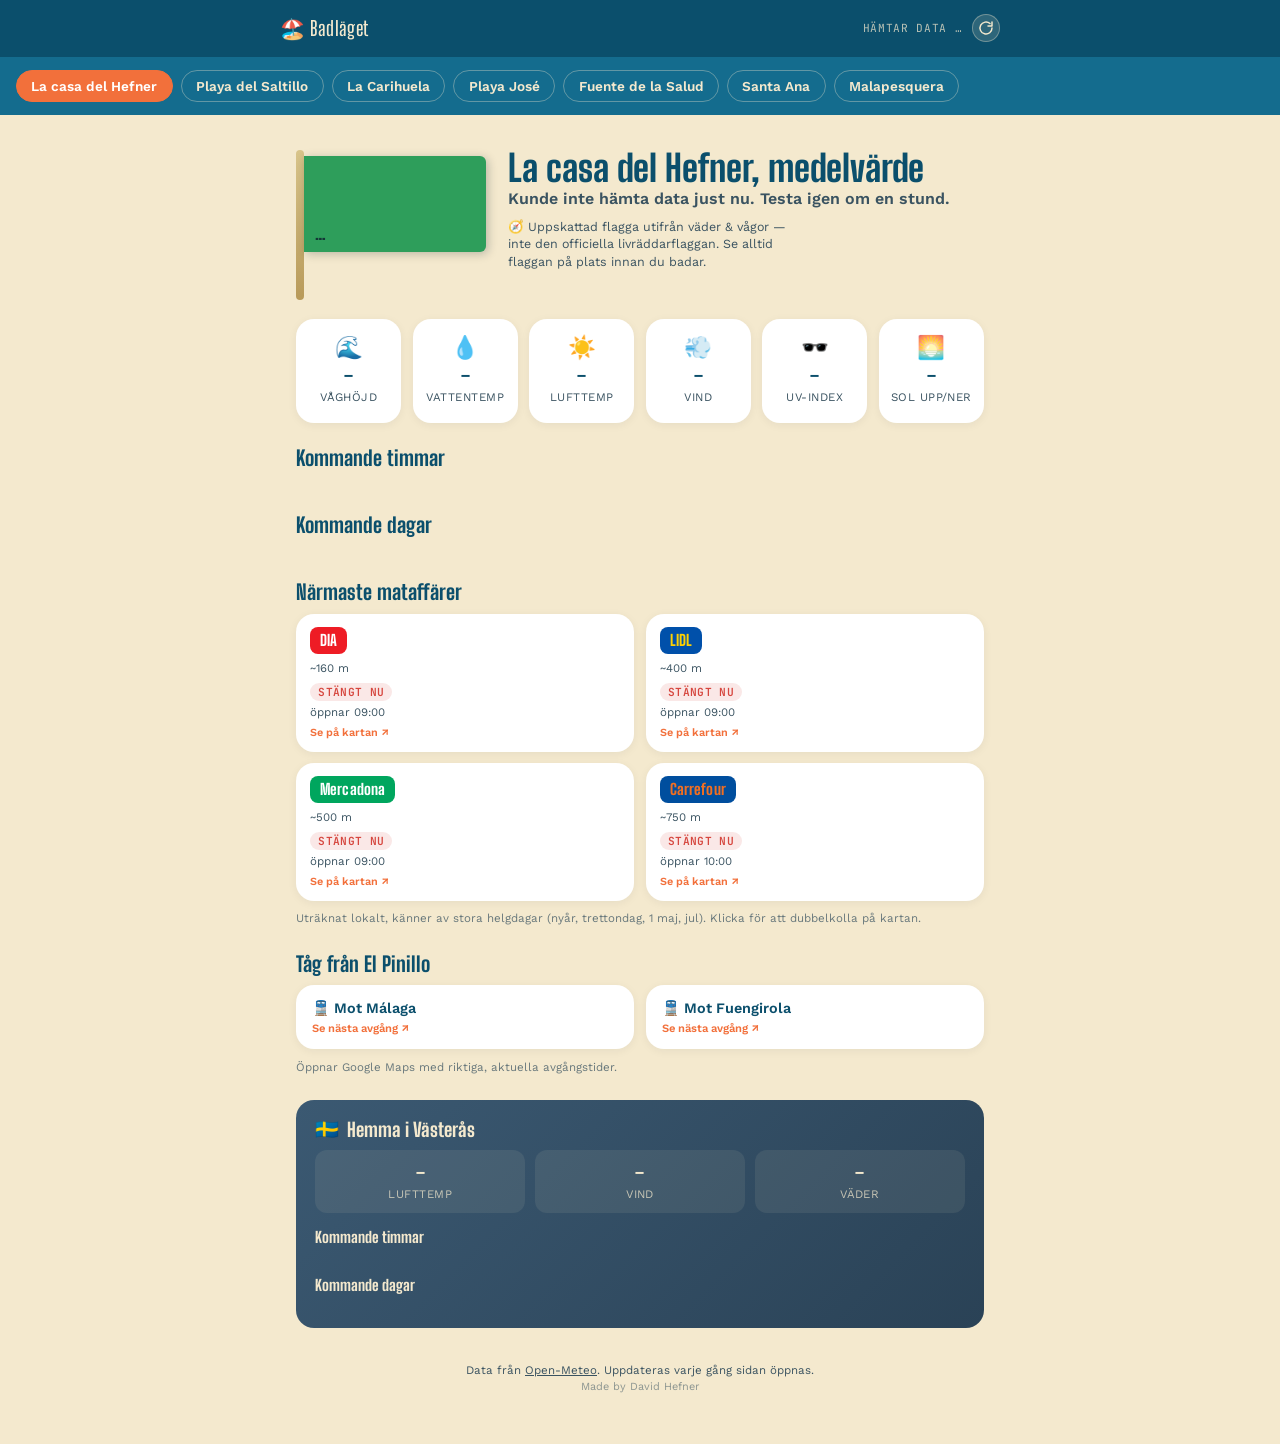
==== index.html @ 4406092d "Trigga om Pages-bygget" ====
<!doctype html>
<html lang="sv">
<head>
<meta charset="UTF-8">
<meta name="viewport" content="width=device-width, initial-scale=1, viewport-fit=cover">
<title>Badläget — Costa del Sol</title>
<meta name="description" content="Se vågor, temperatur och uppskattad flaggfärg för stränderna i Torremolinos/Benalmádena, plus vädret hemma i Västerås.">
<meta name="theme-color" content="#0B4F6C">
<link rel="manifest" href="manifest.json">
<link rel="icon" href="icon-192.png">
<link rel="apple-touch-icon" href="icon-192.png">
<link rel="preconnect" href="https://fonts.googleapis.com">
<link rel="preconnect" href="https://fonts.gstatic.com" crossorigin>
<link href="https://fonts.googleapis.com/css2?family=Big+Shoulders+Display:wght@600;800&family=Work+Sans:wght@400;500;600&family=JetBrains+Mono:wght@400;600&display=swap" rel="stylesheet">
<link rel="stylesheet" href="style.css">
</head>
<body>

<header class="topbar">
  <div class="topbar-inner">
    <span class="brand">🏖️ Badläget</span>
    <span class="topbar-right">
      <span id="lastUpdated" class="last-updated">Hämtar data …</span>
      <button id="refreshBtn" class="refresh-btn" aria-label="Uppdatera">
        <svg viewBox="0 0 24 24" width="16" height="16" fill="none" stroke="currentColor" stroke-width="2.2" stroke-linecap="round" stroke-linejoin="round">
          <path d="M21 12a9 9 0 1 1-3-6.7"></path>
          <polyline points="21 3 21 9 15 9"></polyline>
        </svg>
      </button>
    </span>
  </div>
</header>

<nav class="beach-picker" id="beachPicker" aria-label="Välj strand"></nav>

<main>

  <!-- HERO: flaggan -->
  <section class="flag-hero" id="flagHero">
    <div class="flag-pole">
      <div class="flag-cloth" id="flagCloth">
        <span class="flag-label" id="flagLabel">Laddar …</span>
      </div>
    </div>
    <div class="hero-text">
      <h1 id="heroBeachName">—</h1>
      <p class="hero-sub" id="heroSub">Hämtar vågdata …</p>
      <p class="flag-disclaimer">🧭 Uppskattad flagga utifrån väder &amp; vågor — inte den officiella livräddarflaggan. Se alltid flaggan på plats innan du badar.</p>
      <div class="flag-links" id="flagLinks"></div>
      <p class="hefner-note" id="hefnerNote" style="display:none">Medelvärde av Playa del Saltillo, La Carihuela, Playa José och Fuente de la Salud.</p>
    </div>
  </section>

  <!-- VÄRDEN -->
  <section class="stat-grid" id="statGrid" aria-label="Aktuella värden">
    <div class="stat-card" data-stat="wave">
      <span class="stat-icon">🌊</span>
      <span class="stat-value" id="statWave">–</span>
      <span class="stat-label">Våghöjd</span>
    </div>
    <div class="stat-card" data-stat="water">
      <span class="stat-icon">💧</span>
      <span class="stat-value" id="statWaterTemp">–</span>
      <span class="stat-label">Vattentemp</span>
    </div>
    <div class="stat-card" data-stat="air">
      <span class="stat-icon">☀️</span>
      <span class="stat-value" id="statAirTemp">–</span>
      <span class="stat-label">Lufttemp</span>
      <span class="stat-feels" id="statAirFeels"></span>
      <span class="stat-feels" id="statAirMax"></span>
    </div>
    <div class="stat-card" data-stat="wind">
      <span class="stat-icon">💨</span>
      <span class="stat-value" id="statWind">–</span>
      <span class="stat-label">Vind</span>
    </div>
    <div class="stat-card" data-stat="uv">
      <span class="stat-icon">🕶️</span>
      <span class="stat-value" id="statUv">–</span>
      <span class="stat-label">UV-index</span>
    </div>
    <div class="stat-card" data-stat="sun">
      <span class="stat-icon">🌅</span>
      <span class="stat-value" id="statSun">–</span>
      <span class="stat-label">Sol upp/ner</span>
    </div>
  </section>

  <!-- TIMPROGNOS -->
  <section class="hourly">
    <h2>Kommande timmar</h2>
    <div class="hourly-row" id="hourlyRow"></div>
  </section>

  <!-- PROGNOS -->
  <section class="forecast">
    <h2>Kommande dagar</h2>
    <div class="forecast-row" id="forecastRow"></div>
  </section>

  <!-- MATAFFÄRER -->
  <section class="stores" id="storesSection">
    <h2>Närmaste mataffärer</h2>
    <div class="stores-row" id="storesRow"></div>
    <p class="stores-note">Uträknat lokalt, känner av stora helgdagar (nyår, trettondag, 1 maj, jul). Klicka för att dubbelkolla på kartan.</p>
  </section>

  <!-- TÅG -->
  <section class="stores" id="trainSection">
    <h2>Tåg från El Pinillo</h2>
    <div class="train-row">
      <a class="train-card" href="https://www.google.com/maps/dir/?api=1&origin=El+Pinillo&origin_place_id=ChIJgVKDUn_8cg0RI8BJi_nGHuA&destination=M%C3%A1laga-Centro+Alameda&destination_place_id=ChIJGzt60pD3cg0RKO8CQsj8L2g&travelmode=transit" target="_blank" rel="noopener">
        <div class="train-dir">🚆 Mot Málaga</div>
        <div class="train-hint">Se nästa avgång ↗</div>
      </a>
      <a class="train-card" href="https://www.google.com/maps/dir/?api=1&origin=El+Pinillo&origin_place_id=ChIJgVKDUn_8cg0RI8BJi_nGHuA&destination=Fuengirola&destination_place_id=ChIJq9WzA0Dicg0ReMgLcKY8ZpQ&travelmode=transit" target="_blank" rel="noopener">
        <div class="train-dir">🚆 Mot Fuengirola</div>
        <div class="train-hint">Se nästa avgång ↗</div>
      </a>
    </div>
    <p class="stores-note">Öppnar Google Maps med riktiga, aktuella avgångstider.</p>
  </section>

  <!-- VÄSTERÅS -->
  <section class="home-card">
    <div class="home-card-header">
      <span class="home-icon">🇸🇪</span>
      <h2>Hemma i Västerås</h2>
    </div>
    <div class="home-stats" id="homeStats">
      <div class="home-stat">
        <span class="stat-value" id="homeTemp">–</span>
        <span class="stat-label">Lufttemp</span>
        <span class="stat-feels" id="homeFeels"></span>
        <span class="stat-feels" id="homeMax"></span>
      </div>
      <div class="home-stat">
        <span class="stat-value" id="homeWind">–</span>
        <span class="stat-label">Vind</span>
      </div>
      <div class="home-stat">
        <span class="stat-value" id="homeCond">–</span>
        <span class="stat-label">Väder</span>
      </div>
    </div>
    <div class="home-hourly">
      <h3>Kommande timmar</h3>
      <div class="hourly-row" id="homeHourlyRow"></div>
    </div>
    <div class="home-hourly">
      <h3>Kommande dagar</h3>
      <div class="forecast-row" id="homeForecastRow"></div>
    </div>
  </section>

</main>

<footer>
  <p>Data från <a href="https://open-meteo.com" target="_blank" rel="noopener">Open-Meteo</a>. Uppdateras varje gång sidan öppnas.</p>
  <p class="made-by">Made by David Hefner</p>
</footer>

<script src="app.js"></script>
</body>
</html>
<!-- refresh 1785856877 -->
<!-- refresh 1786361634 -->
<!-- refresh 1786362148 -->
<!-- refresh 1786362698 -->
<!-- refresh 1786363395 -->
---- style.css ----
/* ===== Tokens ===== */
:root{
  --sea-deep:#0B4F6C;
  --sea-mid:#146C8E;
  --sea-glow:#1C8FAF;
  --sand:#F4E9CE;
  --sand-dark:#E6D3A0;
  --ink:#0E2430;
  --ink-soft:#3A5361;
  --flag-green:#2E9E5B;
  --flag-yellow:#E8B93B;
  --flag-red:#D6473F;
  --sunset:#F2703B;
  --home-cool:#3B5972;
  --home-cool-dark:#2A4256;
  --radius:18px;
  --font-display:"Big Shoulders Display", sans-serif;
  --font-body:"Work Sans", sans-serif;
  --font-mono:"JetBrains Mono", monospace;
}

*{box-sizing:border-box;}
html,body{margin:0;padding:0;}
body{
  font-family:var(--font-body);
  background:var(--sand);
  color:var(--ink);
  -webkit-font-smoothing:antialiased;
  padding-bottom:2rem;
}

a{color:inherit;}

/* ===== Topbar ===== */
.topbar{
  background:var(--sea-deep);
  color:var(--sand);
  padding:0.9rem 1.1rem;
}
.topbar-inner{
  display:flex;
  justify-content:space-between;
  align-items:center;
  max-width:720px;
  margin:0 auto;
  font-family:var(--font-display);
  font-weight:600;
  letter-spacing:0.02em;
}
.brand{font-size:1.25rem;}
.topbar-right{
  display:flex;
  align-items:center;
  gap:0.6rem;
}
.last-updated{
  font-family:var(--font-mono);
  font-size:0.7rem;
  font-weight:400;
  opacity:0.75;
  text-transform:uppercase;
  letter-spacing:0.06em;
}
.refresh-btn{
  -webkit-appearance:none;
  appearance:none;
  background:rgba(244,233,206,0.15);
  border:1px solid rgba(244,233,206,0.35);
  border-radius:50%;
  width:28px;
  height:28px;
  flex-shrink:0;
  font-size:0.85rem;
  line-height:1;
  color:var(--sand);
  cursor:pointer;
  display:flex;
  align-items:center;
  justify-content:center;
  padding:0;
  margin:0;
  box-shadow:none;
  font-family:inherit;
  transition:transform 0.4s ease, opacity 0.2s ease;
}
.refresh-btn:active{transform:rotate(180deg);}
.refresh-btn.spinning{animation:spin 0.8s linear infinite;}
@keyframes spin{
  from{transform:rotate(0deg);}
  to{transform:rotate(360deg);}
}

/* ===== Beach picker ===== */
.beach-picker{
  display:flex;
  gap:0.5rem;
  overflow-x:auto;
  padding:0.8rem 1rem;
  background:var(--sea-mid);
  scrollbar-width:none;
}
.beach-picker::-webkit-scrollbar{display:none;}
.beach-chip{
  flex:0 0 auto;
  border:1px solid rgba(244,233,206,0.35);
  background:transparent;
  color:var(--sand);
  padding:0.45rem 0.9rem;
  border-radius:999px;
  font-family:var(--font-body);
  font-size:0.85rem;
  font-weight:600;
  cursor:pointer;
  white-space:nowrap;
  transition:background 0.15s ease, color 0.15s ease;
}
.beach-chip.active{
  background:var(--sunset);
  border-color:var(--sunset);
  color:#fff;
}

main{max-width:720px;margin:0 auto;padding:0 1rem;}

/* ===== Flag hero ===== */
.flag-hero{
  display:flex;
  align-items:flex-start;
  gap:1.4rem;
  padding:2rem 0 1.2rem;
}
.flag-pole{
  position:relative;
  width:clamp(140px,46vw,190px);
  height:150px;
  flex:0 0 auto;
  margin-top:0.2rem;
}
.flag-pole::before{
  content:"";
  position:absolute;
  top:0;
  left:0;
  width:8px;
  height:100%;
  background:linear-gradient(#d8c48a,#b89a5a);
  border-radius:4px;
}
.flag-cloth{
  position:absolute;
  top:6px;
  left:8px;
  width:calc(100% - 8px);
  height:96px;
  background:var(--flag-green);
  border-radius:0 6px 6px 0;
  transform-origin:left center;
  animation:wave var(--wave-duration, 3.2s) ease-in-out infinite;
  display:flex;
  align-items:flex-end;
  padding:0.5rem 0.7rem;
  transition:background 0.6s ease;
  box-shadow:2px 2px 10px rgba(14,36,48,0.25);
}
.flag-cloth.flag-yellow{background:var(--flag-yellow);}
.flag-cloth.flag-red{background:var(--flag-red);}
.flag-label{
  font-family:var(--font-display);
  font-weight:800;
  font-size:1.05rem;
  color:rgba(14,36,48,0.85);
  text-transform:uppercase;
  letter-spacing:0.02em;
}
@keyframes wave{
  0%,100%{transform:skewY(0deg) rotate(0deg);}
  25%{transform:skewY(calc(2.5deg * var(--wave-intensity, 1))) rotate(calc(0.5deg * var(--wave-intensity, 1)));}
  50%{transform:skewY(calc(-1.5deg * var(--wave-intensity, 1))) rotate(calc(-0.5deg * var(--wave-intensity, 1)));}
  75%{transform:skewY(calc(1.5deg * var(--wave-intensity, 1))) rotate(calc(0.3deg * var(--wave-intensity, 1)));}
}
@media (prefers-reduced-motion: reduce){
  .flag-cloth{animation:none;}
}

.hero-text{padding-top:0.2rem;}
.hero-text h1{
  font-family:var(--font-display);
  font-weight:800;
  font-size:clamp(1.6rem,6vw,2.3rem);
  margin:0 0 0.15rem;
  line-height:1;
  color:var(--sea-deep);
}
.hero-sub{
  margin:0 0 0.6rem;
  font-weight:600;
  color:var(--ink-soft);
}
.flag-disclaimer{
  font-size:0.78rem;
  color:var(--ink-soft);
  max-width:38ch;
  line-height:1.4;
  margin:0;
}
.hefner-note{
  font-size:0.7rem;
  color:var(--ink-soft);
  opacity:0.65;
  max-width:38ch;
  line-height:1.4;
  margin:0.35rem 0 0;
  font-style:italic;
}
.flag-links{
  display:flex;
  flex-wrap:wrap;
  gap:0.5rem;
  margin-top:0.5rem;
}
.flag-links a{
  font-size:0.72rem;
  font-weight:600;
  color:var(--sea-deep);
  text-decoration:none;
  background:rgba(11,79,108,0.08);
  padding:0.3rem 0.6rem;
  border-radius:999px;
}

/* ===== Stat grid ===== */
.stat-grid{
  display:grid;
  grid-template-columns:repeat(3,1fr);
  gap:0.7rem;
  padding-bottom:1.4rem;
}
.stat-card{
  background:#fff;
  border-radius:var(--radius);
  padding:0.9rem 0.6rem;
  display:flex;
  flex-direction:column;
  align-items:center;
  text-align:center;
  gap:0.15rem;
  box-shadow:0 2px 10px rgba(14,36,48,0.06);
}
.stat-icon{font-size:1.4rem;}
.stat-value{
  font-family:var(--font-mono);
  font-weight:600;
  font-size:1.15rem;
  color:var(--sea-deep);
}
.stat-label{
  font-size:0.72rem;
  color:var(--ink-soft);
  text-transform:uppercase;
  letter-spacing:0.04em;
}
.stat-feels{
  font-size:0.68rem;
  color:var(--ink-soft);
  opacity:0.8;
}

/* ===== Hourly forecast ===== */
.hourly h2{
  font-family:var(--font-display);
  font-weight:800;
  color:var(--sea-deep);
  font-size:1.3rem;
  margin:0 0 0.6rem;
}
.hourly-row{
  display:flex;
  gap:0.6rem;
  overflow-x:auto;
  padding-bottom:0.5rem;
  margin-bottom:1.6rem;
  scrollbar-width:none;
}
.hourly-row::-webkit-scrollbar{display:none;}
.hourly-empty{
  font-size:0.85rem;
  color:var(--ink-soft);
  margin:0;
}
.hour-card{
  flex:0 0 auto;
  width:52px;
  background:#fff;
  border-radius:14px;
  padding:0.5rem 0 0.55rem;
  display:flex;
  flex-direction:column;
  align-items:center;
  gap:0.3rem;
  box-shadow:0 2px 10px rgba(14,36,48,0.06);
}
.hour-label{
  font-family:var(--font-mono);
  font-size:0.72rem;
  font-weight:600;
  color:var(--ink-soft);
  text-transform:uppercase;
}
.hour-icon{font-size:1.15rem;}
.hour-temp{
  font-family:var(--font-mono);
  font-weight:600;
  font-size:0.85rem;
  color:var(--sea-deep);
}

/* ===== Stores ===== */
.stores h2{
  font-family:var(--font-display);
  font-weight:800;
  color:var(--sea-deep);
  font-size:1.3rem;
  margin:0 0 0.6rem;
}
.stores-row{
  display:grid;
  grid-template-columns:repeat(2,1fr);
  gap:0.7rem;
  margin-bottom:0.6rem;
}
.store-card{
  display:block;
  background:#fff;
  border-radius:var(--radius);
  padding:0.8rem 0.9rem;
  box-shadow:0 2px 10px rgba(14,36,48,0.06);
  text-decoration:none;
  color:inherit;
  transition:box-shadow 0.15s ease;
}
.store-card:active{box-shadow:0 1px 4px rgba(14,36,48,0.1);}
.store-badge{
  display:inline-block;
  font-family:var(--font-display);
  font-weight:800;
  font-size:0.95rem;
  letter-spacing:0.01em;
  padding:0.3rem 0.6rem;
  border-radius:8px;
  margin-bottom:0.4rem;
}
.store-dist{
  font-size:0.72rem;
  color:var(--ink-soft);
  margin-bottom:0.4rem;
}
.store-status{
  display:inline-block;
  font-family:var(--font-mono);
  font-size:0.7rem;
  font-weight:600;
  text-transform:uppercase;
  letter-spacing:0.03em;
  padding:0.15rem 0.5rem;
  border-radius:999px;
}
.store-status.open{
  background:rgba(46,158,91,0.15);
  color:var(--flag-green);
}
.store-status.closed{
  background:rgba(214,71,63,0.12);
  color:var(--flag-red);
}
.store-hours{
  font-size:0.72rem;
  color:var(--ink-soft);
  margin-top:0.25rem;
}
.store-link-hint{
  font-size:0.68rem;
  color:var(--sunset);
  margin-top:0.4rem;
  font-weight:600;
}
.stores-note{
  font-size:0.72rem;
  color:var(--ink-soft);
  opacity:0.75;
  line-height:1.4;
  margin:0 0 1.6rem;
}
.train-row{
  display:grid;
  grid-template-columns:1fr 1fr;
  gap:0.7rem;
  margin-bottom:0.6rem;
}
.train-card{
  display:block;
  background:#fff;
  border-radius:var(--radius);
  padding:0.9rem 1rem;
  box-shadow:0 2px 10px rgba(14,36,48,0.06);
  text-decoration:none;
  color:inherit;
}
.train-dir{
  font-weight:600;
  font-size:0.9rem;
  color:var(--sea-deep);
  margin-bottom:0.3rem;
}
.train-hint{
  font-size:0.7rem;
  color:var(--sunset);
  font-weight:600;
}

/* ===== Forecast ===== */
.forecast h2{
  font-family:var(--font-display);
  font-weight:800;
  color:var(--sea-deep);
  font-size:1.3rem;
  margin:0 0 0.6rem;
}
.forecast-row{
  display:flex;
  gap:0.7rem;
  overflow-x:auto;
  padding-bottom:0.3rem;
  margin-bottom:1.8rem;
  scrollbar-width:none;
}
.forecast-row::-webkit-scrollbar{display:none;}
.forecast-day{
  flex:0 0 auto;
  width:96px;
  background:#fff;
  border-radius:var(--radius);
  padding:0.8rem 0.5rem;
  text-align:center;
  box-shadow:0 2px 10px rgba(14,36,48,0.06);
}
.forecast-day .day-name{
  font-weight:600;
  font-size:0.78rem;
  text-transform:uppercase;
  letter-spacing:0.03em;
  color:var(--ink-soft);
}
.forecast-day .day-temp{
  font-family:var(--font-mono);
  font-weight:600;
  color:var(--sea-deep);
  font-size:0.9rem;
  margin-top:0.25rem;
  white-space:nowrap;
}
.forecast-day .day-wave{
  font-size:0.75rem;
  color:var(--ink-soft);
  margin-top:0.1rem;
}

/* ===== Home card (Västerås) ===== */
.home-card{
  background:linear-gradient(135deg,var(--home-cool),var(--home-cool-dark));
  color:var(--sand);
  border-radius:var(--radius);
  padding:1.1rem 1.2rem 1.3rem;
  margin-bottom:1.5rem;
}
.home-card-header{
  display:flex;
  align-items:center;
  gap:0.5rem;
  margin-bottom:0.6rem;
}
.home-card-header h2{
  font-family:var(--font-display);
  font-weight:800;
  font-size:1.2rem;
  margin:0;
}
.home-icon{font-size:1.2rem;}
.home-stats{
  display:grid;
  grid-template-columns:repeat(3,1fr);
  gap:0.6rem;
}
.home-stat{
  display:flex;
  flex-direction:column;
  align-items:center;
  gap:0.1rem;
  background:rgba(244,233,206,0.08);
  border-radius:12px;
  padding:0.6rem 0.3rem;
}
.home-stat .stat-value{color:var(--sand);}
.home-stat .stat-label{color:rgba(244,233,206,0.75);}
.home-stat .stat-feels{color:rgba(244,233,206,0.65);}
.home-hourly{margin-top:0.9rem;}
.home-hourly h3{
  font-family:var(--font-display);
  font-weight:800;
  font-size:0.95rem;
  color:var(--sand);
  margin:0 0 0.5rem;
}
.home-hourly .hourly-row{margin:0;}
.home-hourly .hour-card{
  background:rgba(244,233,206,0.1);
  box-shadow:none;
}
.home-hourly .hour-label,
.home-hourly .hour-temp{color:var(--sand);}
.home-hourly .forecast-row{margin:0;}
.home-hourly .forecast-day{
  background:rgba(244,233,206,0.1);
  box-shadow:none;
}
.home-hourly .forecast-day .day-name,
.home-hourly .forecast-day .day-temp{color:var(--sand);}

/* ===== Footer ===== */
footer{
  max-width:720px;
  margin:0 auto;
  padding:0.5rem 1rem 1rem;
  text-align:center;
  font-size:0.72rem;
  color:var(--ink-soft);
}
footer p{margin:0.2rem 0;}
.made-by{opacity:0.55;font-size:0.68rem;}

@media (min-width:600px){
  .stat-grid{grid-template-columns:repeat(6,1fr);}
}

@media (max-width:480px){
  .flag-hero{flex-direction:column;}
  .flag-pole{width:min(62vw,220px);}
}
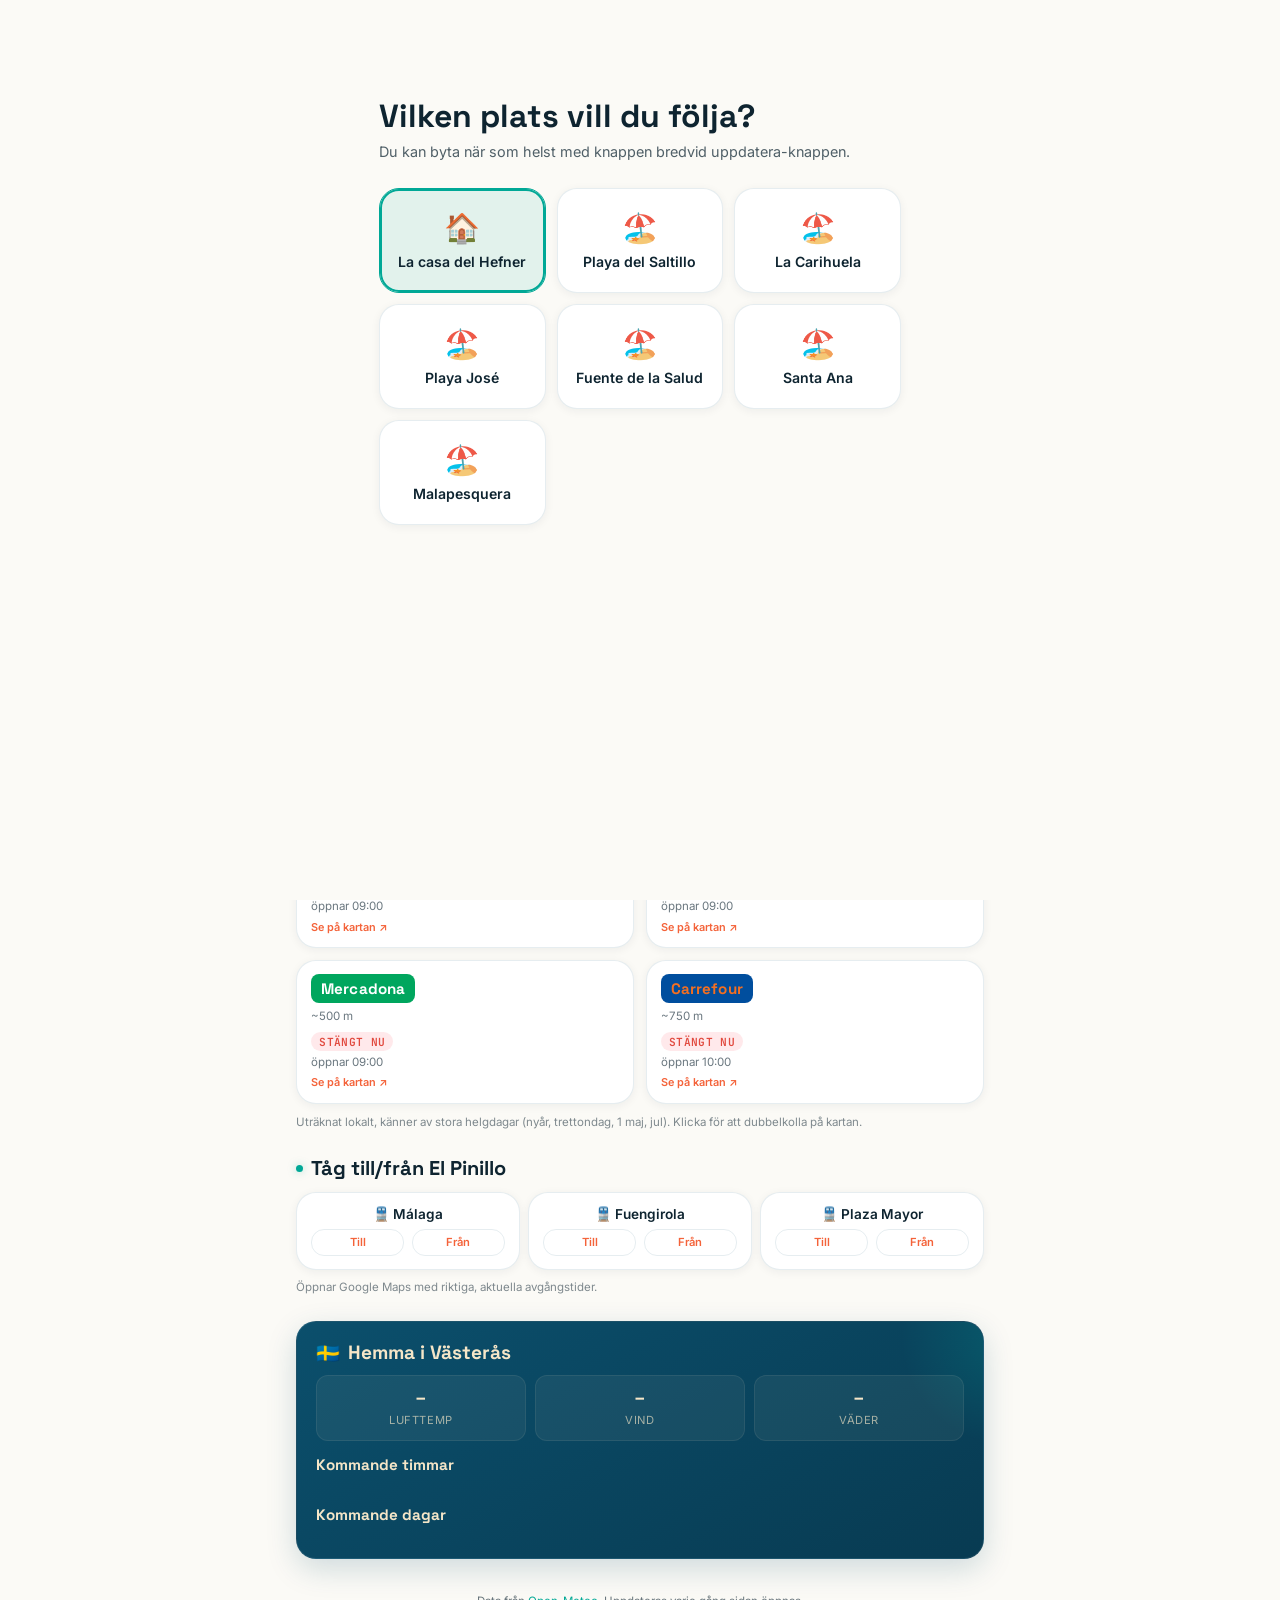
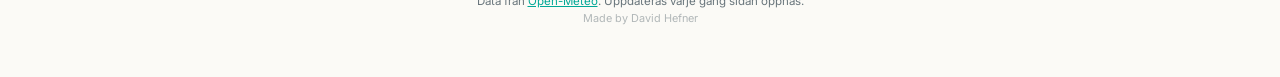
==== commit 8307e0f2: "Ny sol-ikon och favicon, ta bort emoji i menyn Designad sol-ikon (glow + strålar på turkos/koral-gra" ====
--- a/index.html
+++ b/index.html
@@ -5,23 +5,31 @@
 <meta name="viewport" content="width=device-width, initial-scale=1, viewport-fit=cover">
 <title>Badläget — Costa del Sol</title>
 <meta name="description" content="Se vågor, temperatur och uppskattad flaggfärg för stränderna i Torremolinos/Benalmádena, plus vädret hemma i Västerås.">
-<meta name="theme-color" content="#0B4F6C">
+<meta name="theme-color" content="#00A896">
 <link rel="manifest" href="manifest.json">
-<link rel="icon" href="icon-192.png">
-<link rel="apple-touch-icon" href="icon-192.png">
+<link rel="icon" href="favicon.ico?v=2" sizes="any">
+<link rel="icon" href="favicon-32.png?v=2" sizes="32x32" type="image/png">
+<link rel="icon" href="favicon-16.png?v=2" sizes="16x16" type="image/png">
+<link rel="apple-touch-icon" href="apple-touch-icon.png?v=2">
 <link rel="preconnect" href="https://fonts.googleapis.com">
 <link rel="preconnect" href="https://fonts.gstatic.com" crossorigin>
-<link href="https://fonts.googleapis.com/css2?family=Big+Shoulders+Display:wght@600;800&family=Work+Sans:wght@400;500;600&family=JetBrains+Mono:wght@400;600&display=swap" rel="stylesheet">
+<link href="https://fonts.googleapis.com/css2?family=Space+Grotesk:wght@500;600;700&family=Inter:wght@400;500;600&family=JetBrains+Mono:wght@400;600&display=swap" rel="stylesheet">
 <link rel="stylesheet" href="style.css">
 </head>
 <body>
 
 <header class="topbar">
   <div class="topbar-inner">
-    <span class="brand">🏖️ Badläget</span>
+    <span class="brand">Badläget</span>
     <span class="topbar-right">
       <span id="lastUpdated" class="last-updated">Hämtar data …</span>
-      <button id="refreshBtn" class="refresh-btn" aria-label="Uppdatera">
+      <button id="changeLocationBtn" class="icon-btn" aria-label="Byt plats" title="Byt plats">
+        <svg viewBox="0 0 24 24" width="16" height="16" fill="none" stroke="currentColor" stroke-width="2.2" stroke-linecap="round" stroke-linejoin="round">
+          <path d="M3 11.5 12 4l9 7.5"></path>
+          <path d="M5.5 10v9a1 1 0 0 0 1 1H10v-5.5h4V20h3.5a1 1 0 0 0 1-1v-9"></path>
+        </svg>
+      </button>
+      <button id="refreshBtn" class="icon-btn refresh-btn" aria-label="Uppdatera">
         <svg viewBox="0 0 24 24" width="16" height="16" fill="none" stroke="currentColor" stroke-width="2.2" stroke-linecap="round" stroke-linejoin="round">
           <path d="M21 12a9 9 0 1 1-3-6.7"></path>
           <polyline points="21 3 21 9 15 9"></polyline>
@@ -31,25 +39,49 @@
   </div>
 </header>
 
-<nav class="beach-picker" id="beachPicker" aria-label="Välj strand"></nav>
-
-<main>
-
-  <!-- HERO: flaggan -->
-  <section class="flag-hero" id="flagHero">
+<!-- VÄLJARVY: visas första gången (inget sparat förval) och när man trycker
+     på "Byt plats" — stora klickbara kort, ett per strand + Hefner-medelvärdet. -->
+<section class="location-picker" id="locationPicker" aria-label="Välj plats" hidden>
+  <div class="location-picker-inner">
+    <h1>Vilken plats vill du följa?</h1>
+    <p class="location-picker-sub">Du kan byta när som helst med knappen bredvid uppdatera-knappen.</p>
+    <div class="location-grid" id="locationGrid"></div>
+  </div>
+</section>
+
+<!-- HERO: parallax-vy från takterrassen, med flaggan i en glaspanel ovanpå -->
+<section class="hero-photo" id="flagHero">
+  <div class="hero-photo-bg" id="heroPhotoBg"></div>
+  <div class="hero-photo-scrim"></div>
+  <div class="hero-photo-inner">
     <div class="flag-pole">
       <div class="flag-cloth" id="flagCloth">
         <span class="flag-label" id="flagLabel">Laddar …</span>
       </div>
     </div>
-    <div class="hero-text">
-      <h1 id="heroBeachName">—</h1>
-      <p class="hero-sub" id="heroSub">Hämtar vågdata …</p>
-      <p class="flag-disclaimer">🧭 Uppskattad flagga utifrån väder &amp; vågor — inte den officiella livräddarflaggan. Se alltid flaggan på plats innan du badar.</p>
-      <div class="flag-links" id="flagLinks"></div>
-      <p class="hefner-note" id="hefnerNote" style="display:none">Medelvärde av Playa del Saltillo, La Carihuela, Playa José och Fuente de la Salud.</p>
-    </div>
-  </section>
+    <div class="hero-text" id="heroText">
+      <button class="hero-text-toggle" id="heroTextToggle" aria-expanded="false" aria-controls="heroTextDetails">
+        <span class="hero-text-headline">
+          <h1 id="heroBeachName">—</h1>
+          <p class="hero-sub" id="heroSub">Hämtar vågdata …</p>
+        </span>
+        <svg class="hero-text-chevron" viewBox="0 0 24 24" width="18" height="18" fill="none" stroke="currentColor" stroke-width="2.2" stroke-linecap="round" stroke-linejoin="round">
+          <polyline points="6 9 12 15 18 9"></polyline>
+        </svg>
+      </button>
+      <div class="hero-text-details" id="heroTextDetails">
+        <div class="hero-text-details-inner">
+          <p class="flag-disclaimer">🧭 Uppskattad flagga utifrån väder &amp; vågor — inte den officiella livräddarflaggan. Se alltid flaggan på plats innan du badar.</p>
+          <div class="flag-links" id="flagLinks"></div>
+          <p class="hefner-note" id="hefnerNote" style="display:none">Medelvärde av Playa del Saltillo, La Carihuela, Playa José och Fuente de la Salud.</p>
+        </div>
+      </div>
+    </div>
+  </div>
+  <p class="hero-photo-credit">Utsikten från La casa del Hefner</p>
+</section>
+
+<main>
 
   <!-- VÄRDEN -->
   <section class="stat-grid" id="statGrid" aria-label="Aktuella värden">
@@ -108,16 +140,29 @@
 
   <!-- TÅG -->
   <section class="stores" id="trainSection">
-    <h2>Tåg från El Pinillo</h2>
+    <h2>Tåg till/från El Pinillo</h2>
     <div class="train-row">
-      <a class="train-card" href="https://www.google.com/maps/dir/?api=1&origin=El+Pinillo&origin_place_id=ChIJgVKDUn_8cg0RI8BJi_nGHuA&destination=M%C3%A1laga-Centro+Alameda&destination_place_id=ChIJGzt60pD3cg0RKO8CQsj8L2g&travelmode=transit" target="_blank" rel="noopener">
-        <div class="train-dir">🚆 Mot Málaga</div>
-        <div class="train-hint">Se nästa avgång ↗</div>
-      </a>
-      <a class="train-card" href="https://www.google.com/maps/dir/?api=1&origin=El+Pinillo&origin_place_id=ChIJgVKDUn_8cg0RI8BJi_nGHuA&destination=Fuengirola&destination_place_id=ChIJq9WzA0Dicg0ReMgLcKY8ZpQ&travelmode=transit" target="_blank" rel="noopener">
-        <div class="train-dir">🚆 Mot Fuengirola</div>
-        <div class="train-hint">Se nästa avgång ↗</div>
-      </a>
+      <div class="train-card">
+        <div class="train-dir">🚆 Málaga</div>
+        <div class="train-links">
+          <a href="https://www.google.com/maps/dir/?api=1&origin=El+Pinillo&origin_place_id=ChIJgVKDUn_8cg0RI8BJi_nGHuA&destination=M%C3%A1laga-Centro+Alameda&destination_place_id=ChIJGzt60pD3cg0RKO8CQsj8L2g&travelmode=transit" target="_blank" rel="noopener">Till</a>
+          <a href="https://www.google.com/maps/dir/?api=1&origin=M%C3%A1laga-Centro+Alameda&origin_place_id=ChIJGzt60pD3cg0RKO8CQsj8L2g&destination=El+Pinillo&destination_place_id=ChIJgVKDUn_8cg0RI8BJi_nGHuA&travelmode=transit" target="_blank" rel="noopener">Från</a>
+        </div>
+      </div>
+      <div class="train-card">
+        <div class="train-dir">🚆 Fuengirola</div>
+        <div class="train-links">
+          <a href="https://www.google.com/maps/dir/?api=1&origin=El+Pinillo&origin_place_id=ChIJgVKDUn_8cg0RI8BJi_nGHuA&destination=Fuengirola&destination_place_id=ChIJq9WzA0Dicg0ReMgLcKY8ZpQ&travelmode=transit" target="_blank" rel="noopener">Till</a>
+          <a href="https://www.google.com/maps/dir/?api=1&origin=Fuengirola&origin_place_id=ChIJq9WzA0Dicg0ReMgLcKY8ZpQ&destination=El+Pinillo&destination_place_id=ChIJgVKDUn_8cg0RI8BJi_nGHuA&travelmode=transit" target="_blank" rel="noopener">Från</a>
+        </div>
+      </div>
+      <div class="train-card">
+        <div class="train-dir">🚆 Plaza Mayor</div>
+        <div class="train-links">
+          <a href="https://www.google.com/maps/dir/?api=1&origin=El+Pinillo&origin_place_id=ChIJgVKDUn_8cg0RI8BJi_nGHuA&destination=Plaza+Mayor+M%C3%A1laga&travelmode=transit" target="_blank" rel="noopener">Till</a>
+          <a href="https://www.google.com/maps/dir/?api=1&origin=Plaza+Mayor+M%C3%A1laga&destination=El+Pinillo&destination_place_id=ChIJgVKDUn_8cg0RI8BJi_nGHuA&travelmode=transit" target="_blank" rel="noopener">Från</a>
+        </div>
+      </div>
     </div>
     <p class="stores-note">Öppnar Google Maps med riktiga, aktuella avgångstider.</p>
   </section>
--- a/style.css
+++ b/style.css
@@ -1,42 +1,91 @@
 /* ===== Tokens ===== */
 :root{
-  --sea-deep:#0B4F6C;
-  --sea-mid:#146C8E;
-  --sea-glow:#1C8FAF;
-  --sand:#F4E9CE;
-  --sand-dark:#E6D3A0;
+  --bg:#FBFAF6;
+  --bg-soft:#F3F1E9;
+  --panel:#FFFFFF;
+  --panel-border:rgba(11,79,108,0.10);
+  --tide:#00A896;
+  --tide-deep:#00786B;
+  --tide-soft:rgba(0,168,150,0.10);
+  --tide-glow:rgba(0,168,150,0.35);
+  --coral:#F4633A;
+  --coral-soft:rgba(244,99,58,0.12);
   --ink:#0E2430;
-  --ink-soft:#3A5361;
-  --flag-green:#2E9E5B;
-  --flag-yellow:#E8B93B;
-  --flag-red:#D6473F;
-  --sunset:#F2703B;
-  --home-cool:#3B5972;
-  --home-cool-dark:#2A4256;
-  --radius:18px;
-  --font-display:"Big Shoulders Display", sans-serif;
-  --font-body:"Work Sans", sans-serif;
+  --ink-dim:rgba(14,36,48,0.72);
+  --ink-faint:rgba(14,36,48,0.62);
+  --sand:#0E2430;
+  --sand-dim:rgba(14,36,48,0.72);
+  --sand-faint:rgba(14,36,48,0.62);
+  --flag-green:#1FA05A;
+  --flag-yellow:#E8A927;
+  --flag-red:#E14A3F;
+  --home-cool:#0B4F6C;
+  --home-cool-dark:#083B52;
+  --radius:20px;
+  --radius-sm:13px;
+  --font-display:"Space Grotesk", sans-serif;
+  --font-body:"Inter", sans-serif;
   --font-mono:"JetBrains Mono", monospace;
+  --ease-out:cubic-bezier(0.16,1,0.3,1);
 }
 
 *{box-sizing:border-box;}
 html,body{margin:0;padding:0;}
+html{background:var(--bg);}
 body{
   font-family:var(--font-body);
-  background:var(--sand);
+  background:
+    radial-gradient(ellipse 900px 500px at 15% -10%, rgba(0,168,150,0.10), transparent 60%),
+    radial-gradient(ellipse 700px 500px at 100% 10%, rgba(244,99,58,0.08), transparent 55%),
+    var(--bg);
   color:var(--ink);
   -webkit-font-smoothing:antialiased;
+  padding-top:56px;
   padding-bottom:2rem;
 }
 
 a{color:inherit;}
 
+::selection{background:var(--tide);color:#fff;}
+
+/* Scroll-reveal: element fades/rises in when it enters view (JS toggles .in-view) */
+.reveal{
+  opacity:0;
+  transform:translateY(18px);
+  transition:opacity 0.7s var(--ease-out), transform 0.7s var(--ease-out);
+}
+.reveal.in-view{opacity:1;transform:translateY(0);}
+@media (prefers-reduced-motion: reduce){
+  .reveal{opacity:1;transform:none;transition:none;}
+}
+
 /* ===== Topbar ===== */
+/* Flyter transparent ovanpå hero-fotot tills man scrollar (.topbar.scrolled
+   sätts av JS), då den får sin frostade bakgrund som en vanlig sticky bar. */
 .topbar{
-  background:var(--sea-deep);
-  color:var(--sand);
+  background:transparent;
+  border-bottom:1px solid transparent;
   padding:0.9rem 1.1rem;
-}
+  position:fixed;
+  top:0;
+  left:0;
+  right:0;
+  z-index:20;
+  transition:background 0.3s ease, border-color 0.3s ease, backdrop-filter 0.3s ease;
+}
+.topbar .brand,
+.topbar .last-updated{color:#fff;text-shadow:0 1px 3px rgba(0,0,0,0.7), 0 1px 12px rgba(0,0,0,0.5);transition:color 0.3s ease, text-shadow 0.3s ease;}
+.topbar .icon-btn{background:rgba(8,20,28,0.35);border-color:rgba(255,255,255,0.35);color:#fff;}
+.topbar.scrolled .icon-btn{background:var(--tide-soft);border-color:rgba(0,168,150,0.28);color:var(--tide-deep);}
+.topbar.scrolled{
+  background:rgba(251,250,246,0.78);
+  backdrop-filter:blur(14px);
+  -webkit-backdrop-filter:blur(14px);
+  border-bottom:1px solid var(--panel-border);
+}
+.topbar.scrolled .brand,
+.topbar.scrolled .last-updated{color:var(--ink);text-shadow:none;}
+.topbar.scrolled .last-updated{color:var(--sand-dim);}
 .topbar-inner{
   display:flex;
   justify-content:space-between;
@@ -45,34 +94,39 @@
   margin:0 auto;
   font-family:var(--font-display);
   font-weight:600;
-  letter-spacing:0.02em;
-}
-.brand{font-size:1.25rem;}
+  letter-spacing:0.01em;
+}
+.brand{
+  font-size:1.25rem;
+  display:flex;
+  align-items:center;
+  gap:0.4rem;
+}
 .topbar-right{
   display:flex;
   align-items:center;
-  gap:0.6rem;
+  gap:0.7rem;
 }
 .last-updated{
   font-family:var(--font-mono);
-  font-size:0.7rem;
+  font-size:0.68rem;
   font-weight:400;
-  opacity:0.75;
+  color:var(--sand-dim);
   text-transform:uppercase;
   letter-spacing:0.06em;
 }
-.refresh-btn{
+.icon-btn{
   -webkit-appearance:none;
   appearance:none;
-  background:rgba(244,233,206,0.15);
-  border:1px solid rgba(244,233,206,0.35);
+  background:var(--tide-soft);
+  border:1px solid rgba(0,168,150,0.28);
   border-radius:50%;
-  width:28px;
-  height:28px;
+  width:38px;
+  height:38px;
   flex-shrink:0;
   font-size:0.85rem;
   line-height:1;
-  color:var(--sand);
+  color:var(--tide-deep);
   cursor:pointer;
   display:flex;
   align-items:center;
@@ -81,60 +135,159 @@
   margin:0;
   box-shadow:none;
   font-family:inherit;
-  transition:transform 0.4s ease, opacity 0.2s ease;
-}
+  transition:transform 0.3s var(--ease-out), background 0.2s ease, box-shadow 0.2s ease;
+}
+.icon-btn:hover{background:rgba(0,168,150,0.18);box-shadow:0 0 14px var(--tide-glow);}
 .refresh-btn:active{transform:rotate(180deg);}
 .refresh-btn.spinning{animation:spin 0.8s linear infinite;}
+#changeLocationBtn:active{transform:scale(0.92);}
 @keyframes spin{
   from{transform:rotate(0deg);}
   to{transform:rotate(360deg);}
 }
 
-/* ===== Beach picker ===== */
-.beach-picker{
-  display:flex;
+/* ===== Location picker (fullskärmsvy) ===== */
+/* Visas första gången (inget sparat förval) och när man trycker på
+   "Byt plats" i topbaren. Ligger ovanpå allt annat innehåll. */
+body.picking-location{overflow:hidden;}
+.location-picker{
+  position:fixed;
+  inset:0;
+  z-index:30;
+  background:var(--bg);
+  overflow-y:auto;
+  animation:location-picker-in 0.35s var(--ease-out);
+}
+@keyframes location-picker-in{
+  from{opacity:0;transform:translateY(8px);}
+  to{opacity:1;transform:translateY(0);}
+}
+.location-picker-inner{
+  max-width:560px;
+  margin:0 auto;
+  padding:calc(56px + 2.5rem) 1.2rem 3rem;
+}
+.location-picker h1{
+  font-family:var(--font-display);
+  font-weight:700;
+  font-size:clamp(1.5rem,6vw,2rem);
+  margin:0 0 0.4rem;
+  color:var(--ink);
+}
+.location-picker-sub{
+  margin:0 0 1.6rem;
+  color:var(--sand-dim);
+  font-size:0.9rem;
+  line-height:1.4;
+}
+.location-grid{
+  display:grid;
+  grid-template-columns:1fr 1fr;
+  gap:0.7rem;
+}
+.location-card{
+  -webkit-appearance:none;
+  appearance:none;
+  display:flex;
+  flex-direction:column;
+  align-items:center;
   gap:0.5rem;
-  overflow-x:auto;
-  padding:0.8rem 1rem;
-  background:var(--sea-mid);
-  scrollbar-width:none;
-}
-.beach-picker::-webkit-scrollbar{display:none;}
-.beach-chip{
-  flex:0 0 auto;
-  border:1px solid rgba(244,233,206,0.35);
-  background:transparent;
-  color:var(--sand);
-  padding:0.45rem 0.9rem;
-  border-radius:999px;
+  text-align:center;
+  background:var(--panel);
+  border:1px solid var(--panel-border);
+  border-radius:var(--radius);
+  padding:1.3rem 0.8rem;
   font-family:var(--font-body);
-  font-size:0.85rem;
-  font-weight:600;
   cursor:pointer;
-  white-space:nowrap;
-  transition:background 0.15s ease, color 0.15s ease;
-}
-.beach-chip.active{
-  background:var(--sunset);
-  border-color:var(--sunset);
-  color:#fff;
+  box-shadow:0 2px 10px rgba(14,36,48,0.06);
+  transition:border-color 0.2s ease, transform 0.2s ease, box-shadow 0.2s ease;
+}
+.location-card:hover{
+  border-color:rgba(0,168,150,0.35);
+  transform:translateY(-2px);
+  box-shadow:0 10px 24px rgba(14,36,48,0.12);
+}
+.location-card.active{
+  border-color:var(--tide);
+  background:var(--tide-soft);
+  box-shadow:0 0 0 2px var(--tide) inset;
+}
+.location-card-icon{font-size:1.8rem;}
+.location-card-name{
+  font-weight:600;
+  font-size:0.88rem;
+  color:var(--ink);
+  line-height:1.3;
+}
+@media (min-width:480px){
+  .location-grid{grid-template-columns:1fr 1fr 1fr;}
 }
 
 main{max-width:720px;margin:0 auto;padding:0 1rem;}
 
-/* ===== Flag hero ===== */
-.flag-hero{
-  display:flex;
-  align-items:flex-start;
+/* ===== Hero photo (parallax) ===== */
+.hero-photo{
+  position:relative;
+  overflow:hidden;
+  min-height:min(58vh,460px);
+  margin-top:-56px;
+  padding-top:56px;
+  display:flex;
+  flex-direction:column;
+  justify-content:flex-end;
+}
+.hero-photo-bg{
+  position:absolute;
+  inset:-8% 0 -8% 0;
+  background-image:url("images/hefner-view.jpg");
+  background-size:cover;
+  background-position:center 45%;
+  will-change:transform;
+}
+.hero-photo-scrim{
+  /* Mycket lätt — bilden ska synas i sin fulla färg. Läsbarheten för text
+     kommer från de egna glaspanelerna (chips, hero-text), inte från att
+     mörklägga hela fotot. En lite starkare tygel högst upp bakom topbaren,
+     annars bara en mjuk övergång längst ner mot sidbakgrunden. */
+  position:absolute;
+  inset:0;
+  background:linear-gradient(180deg, rgba(8,20,28,0.28) 0%, rgba(8,20,28,0.05) 18%, transparent 32%, transparent 70%, var(--bg) 100%);
+}
+.hero-photo-inner{
+  position:relative;
+  z-index:1;
+  max-width:720px;
+  width:100%;
+  margin:0 auto;
+  padding:clamp(3.5rem,14vw,6rem) 1rem 1.6rem;
+  display:flex;
+  align-items:flex-end;
   gap:1.4rem;
-  padding:2rem 0 1.2rem;
-}
+}
+.hero-photo-credit{
+  position:relative;
+  z-index:1;
+  max-width:720px;
+  margin:0 auto;
+  width:100%;
+  padding:0 1rem 0.9rem;
+  font-size:0.68rem;
+  color:rgba(255,255,255,0.85);
+  text-shadow:0 1px 3px rgba(0,0,0,0.6), 0 1px 10px rgba(0,0,0,0.4);
+  letter-spacing:0.02em;
+  box-sizing:border-box;
+}
+@media (max-width:560px){
+  .hero-photo-inner{flex-direction:column;align-items:flex-start;gap:1rem;}
+}
+
 .flag-pole{
   position:relative;
   width:clamp(140px,46vw,190px);
   height:150px;
   flex:0 0 auto;
   margin-top:0.2rem;
+  filter:drop-shadow(0 10px 20px rgba(0,0,0,0.35));
 }
 .flag-pole::before{
   content:"";
@@ -143,7 +296,7 @@
   left:0;
   width:8px;
   height:100%;
-  background:linear-gradient(#d8c48a,#b89a5a);
+  background:linear-gradient(#D8C48A,#B89A5A);
   border-radius:4px;
 }
 .flag-cloth{
@@ -160,15 +313,15 @@
   align-items:flex-end;
   padding:0.5rem 0.7rem;
   transition:background 0.6s ease;
-  box-shadow:2px 2px 10px rgba(14,36,48,0.25);
+  box-shadow:2px 2px 10px rgba(14,36,48,0.2);
 }
 .flag-cloth.flag-yellow{background:var(--flag-yellow);}
 .flag-cloth.flag-red{background:var(--flag-red);}
 .flag-label{
   font-family:var(--font-display);
-  font-weight:800;
+  font-weight:700;
   font-size:1.05rem;
-  color:rgba(14,36,48,0.85);
+  color:rgba(14,36,48,0.92);
   text-transform:uppercase;
   letter-spacing:0.02em;
 }
@@ -182,31 +335,90 @@
   .flag-cloth{animation:none;}
 }
 
-.hero-text{padding-top:0.2rem;}
+.hero-text{
+  padding:0.4rem 0.5rem;
+  position:relative;
+  z-index:1;
+  flex:1 1 auto;
+  min-width:0;
+  background:rgba(8,20,28,0.5);
+  border:1px solid rgba(255,255,255,0.14);
+  border-radius:var(--radius);
+  backdrop-filter:blur(18px) saturate(1.4);
+  -webkit-backdrop-filter:blur(18px) saturate(1.4);
+  box-shadow:0 20px 50px rgba(0,0,0,0.25);
+}
+
+/* Minimerat läge (standard): bara rubrik + badläge-status syns, resten
+   (disclaimer, länkar, Hefner-not) döljs bakom en toggle så kortet inte
+   täcker mer av utsiktsfotot än nödvändigt. */
+.hero-text-toggle{
+  -webkit-appearance:none;
+  appearance:none;
+  background:transparent;
+  border:none;
+  width:100%;
+  display:flex;
+  align-items:center;
+  justify-content:space-between;
+  gap:0.6rem;
+  padding:0.6rem 0.6rem;
+  margin:0;
+  cursor:pointer;
+  text-align:left;
+  font-family:inherit;
+  min-height:44px;
+}
+.hero-text-headline{min-width:0;}
 .hero-text h1{
   font-family:var(--font-display);
-  font-weight:800;
-  font-size:clamp(1.6rem,6vw,2.3rem);
+  font-weight:700;
+  font-size:clamp(1.4rem,5.5vw,2.2rem);
   margin:0 0 0.15rem;
-  line-height:1;
-  color:var(--sea-deep);
+  line-height:1.05;
+  letter-spacing:-0.01em;
+  color:#fff;
+  text-shadow:0 2px 16px rgba(0,0,0,0.3);
 }
 .hero-sub{
-  margin:0 0 0.6rem;
-  font-weight:600;
-  color:var(--ink-soft);
+  margin:0;
+  font-weight:600;
+  font-size:0.92rem;
+  color:rgba(255,255,255,0.88);
+}
+.hero-text-chevron{
+  flex-shrink:0;
+  color:rgba(255,255,255,0.75);
+  transition:transform 0.3s var(--ease-out);
+}
+.hero-text-toggle[aria-expanded="true"] .hero-text-chevron{transform:rotate(180deg);}
+
+.hero-text-details{
+  display:grid;
+  grid-template-rows:0fr;
+  opacity:0;
+  transition:grid-template-rows 0.35s var(--ease-out), opacity 0.25s ease;
+}
+.hero-text-details.expanded{
+  grid-template-rows:1fr;
+  opacity:1;
+}
+.hero-text-details-inner{
+  overflow:hidden;
+  min-height:0;
+  padding:0 0.6rem 0.7rem;
 }
 .flag-disclaimer{
   font-size:0.78rem;
-  color:var(--ink-soft);
+  color:rgba(255,255,255,0.62);
   max-width:38ch;
   line-height:1.4;
   margin:0;
 }
 .hefner-note{
   font-size:0.7rem;
-  color:var(--ink-soft);
-  opacity:0.65;
+  color:rgba(255,255,255,0.55);
+  opacity:0.9;
   max-width:38ch;
   line-height:1.4;
   margin:0.35rem 0 0;
@@ -221,89 +433,146 @@
 .flag-links a{
   font-size:0.72rem;
   font-weight:600;
-  color:var(--sea-deep);
+  color:#fff;
   text-decoration:none;
-  background:rgba(11,79,108,0.08);
+  background:rgba(255,255,255,0.14);
+  border:1px solid rgba(255,255,255,0.28);
   padding:0.3rem 0.6rem;
   border-radius:999px;
-}
+  transition:background 0.2s ease, box-shadow 0.2s ease;
+}
+.flag-links a:hover{background:rgba(255,255,255,0.24);box-shadow:0 2px 14px rgba(0,0,0,0.2);}
 
 /* ===== Stat grid ===== */
 .stat-grid{
+  position:relative;
   display:grid;
   grid-template-columns:repeat(3,1fr);
   gap:0.7rem;
-  padding-bottom:1.4rem;
+  padding:1.6rem 0.8rem 1.4rem;
+  margin:0 -0.8rem 0;
+  border-radius:28px;
+  overflow:hidden;
+}
+.stat-grid::before{
+  /* Långsam, rörlig gradient-mesh bakom korten — ger sektionen liv utan
+     att störa läsbarheten på siffrorna, som ligger i egna vita kort ovanpå. */
+  content:"";
+  position:absolute;
+  inset:0;
+  z-index:0;
+  background:
+    radial-gradient(circle at 20% 30%, rgba(0,168,150,0.16), transparent 55%),
+    radial-gradient(circle at 80% 20%, rgba(244,99,58,0.13), transparent 50%),
+    radial-gradient(circle at 50% 90%, rgba(0,168,150,0.10), transparent 55%);
+  background-size:180% 180%;
+  animation:mesh-drift 16s ease-in-out infinite;
+}
+@keyframes mesh-drift{
+  0%,100%{background-position:0% 0%, 100% 0%, 50% 100%;}
+  50%{background-position:30% 40%, 70% 50%, 30% 70%;}
+}
+@media (prefers-reduced-motion: reduce){
+  .stat-grid::before{animation:none;}
 }
 .stat-card{
-  background:#fff;
+  position:relative;
+  z-index:1;
+  background:var(--panel);
+  border:1px solid var(--panel-border);
   border-radius:var(--radius);
-  padding:0.9rem 0.6rem;
+  padding:1rem 0.6rem;
   display:flex;
   flex-direction:column;
   align-items:center;
   text-align:center;
-  gap:0.15rem;
+  gap:0.18rem;
   box-shadow:0 2px 10px rgba(14,36,48,0.06);
+  transition:transform 0.2s var(--ease-out), border-color 0.25s ease, box-shadow 0.25s ease;
+}
+.stat-card:hover{
+  border-color:rgba(0,168,150,0.3);
+  box-shadow:0 14px 28px rgba(14,36,48,0.14);
 }
 .stat-icon{font-size:1.4rem;}
 .stat-value{
   font-family:var(--font-mono);
   font-weight:600;
-  font-size:1.15rem;
-  color:var(--sea-deep);
+  font-size:1.2rem;
+  color:var(--tide-deep);
 }
 .stat-label{
-  font-size:0.72rem;
-  color:var(--ink-soft);
+  font-size:0.7rem;
+  color:var(--sand-faint);
   text-transform:uppercase;
-  letter-spacing:0.04em;
+  letter-spacing:0.05em;
 }
 .stat-feels{
   font-size:0.68rem;
-  color:var(--ink-soft);
-  opacity:0.8;
+  color:var(--sand-faint);
+  opacity:0.9;
+}
+
+/* ===== Section headings ===== */
+.hourly h2,
+.forecast h2,
+.stores h2{
+  font-family:var(--font-display);
+  font-weight:700;
+  color:var(--sand);
+  font-size:1.25rem;
+  margin:0 0 0.7rem;
+  display:flex;
+  align-items:center;
+  gap:0.5rem;
+}
+.hourly h2::before,
+.forecast h2::before,
+.stores h2::before{
+  content:"";
+  width:7px;
+  height:7px;
+  border-radius:50%;
+  background:var(--tide);
+  box-shadow:0 0 8px var(--tide-glow);
+  flex-shrink:0;
 }
 
 /* ===== Hourly forecast ===== */
-.hourly h2{
-  font-family:var(--font-display);
-  font-weight:800;
-  color:var(--sea-deep);
-  font-size:1.3rem;
-  margin:0 0 0.6rem;
-}
 .hourly-row{
   display:flex;
   gap:0.6rem;
   overflow-x:auto;
   padding-bottom:0.5rem;
-  margin-bottom:1.6rem;
+  margin-bottom:1.8rem;
   scrollbar-width:none;
 }
 .hourly-row::-webkit-scrollbar{display:none;}
 .hourly-empty{
   font-size:0.85rem;
-  color:var(--ink-soft);
+  color:var(--sand-faint);
   margin:0;
 }
 .hour-card{
   flex:0 0 auto;
-  width:52px;
-  background:#fff;
-  border-radius:14px;
-  padding:0.5rem 0 0.55rem;
+  width:54px;
+  background:var(--panel);
+  border:1px solid var(--panel-border);
+  border-radius:var(--radius-sm);
+  padding:0.55rem 0 0.6rem;
   display:flex;
   flex-direction:column;
   align-items:center;
   gap:0.3rem;
   box-shadow:0 2px 10px rgba(14,36,48,0.06);
-}
+  transition:border-color 0.2s ease, transform 0.2s ease;
+}
+.hour-card:hover{border-color:rgba(0,168,150,0.3);transform:translateY(-2px);}
 .hour-label{
   font-family:var(--font-mono);
   font-size:0.72rem;
   font-weight:600;
-  color:var(--ink-soft);
+  color:var(--sand-faint);
   text-transform:uppercase;
 }
 .hour-icon{font-size:1.15rem;}
@@ -311,17 +580,10 @@
   font-family:var(--font-mono);
   font-weight:600;
   font-size:0.85rem;
-  color:var(--sea-deep);
+  color:var(--sand);
 }
 
 /* ===== Stores ===== */
-.stores h2{
-  font-family:var(--font-display);
-  font-weight:800;
-  color:var(--sea-deep);
-  font-size:1.3rem;
-  margin:0 0 0.6rem;
-}
 .stores-row{
   display:grid;
   grid-template-columns:repeat(2,1fr);
@@ -330,19 +592,25 @@
 }
 .store-card{
   display:block;
-  background:#fff;
+  background:var(--panel);
+  border:1px solid var(--panel-border);
   border-radius:var(--radius);
-  padding:0.8rem 0.9rem;
-  box-shadow:0 2px 10px rgba(14,36,48,0.06);
+  padding:0.85rem 0.9rem;
   text-decoration:none;
   color:inherit;
-  transition:box-shadow 0.15s ease;
-}
-.store-card:active{box-shadow:0 1px 4px rgba(14,36,48,0.1);}
+  box-shadow:0 2px 10px rgba(14,36,48,0.06);
+  transition:border-color 0.2s ease, transform 0.2s ease, box-shadow 0.2s ease;
+}
+.store-card:hover{
+  border-color:rgba(0,168,150,0.3);
+  transform:translateY(-2px);
+  box-shadow:0 10px 22px rgba(14,36,48,0.12);
+}
+.store-card:active{transform:translateY(0);}
 .store-badge{
   display:inline-block;
   font-family:var(--font-display);
-  font-weight:800;
+  font-weight:700;
   font-size:0.95rem;
   letter-spacing:0.01em;
   padding:0.3rem 0.6rem;
@@ -351,7 +619,7 @@
 }
 .store-dist{
   font-size:0.72rem;
-  color:var(--ink-soft);
+  color:var(--sand-faint);
   margin-bottom:0.4rem;
 }
 .store-status{
@@ -365,122 +633,152 @@
   border-radius:999px;
 }
 .store-status.open{
-  background:rgba(46,158,91,0.15);
+  background:rgba(47,226,138,0.14);
   color:var(--flag-green);
 }
 .store-status.closed{
-  background:rgba(214,71,63,0.12);
+  background:rgba(255,77,94,0.12);
   color:var(--flag-red);
 }
 .store-hours{
   font-size:0.72rem;
-  color:var(--ink-soft);
+  color:var(--sand-faint);
   margin-top:0.25rem;
 }
 .store-link-hint{
   font-size:0.68rem;
-  color:var(--sunset);
+  color:var(--coral);
   margin-top:0.4rem;
   font-weight:600;
 }
 .stores-note{
   font-size:0.72rem;
-  color:var(--ink-soft);
-  opacity:0.75;
+  color:var(--sand-faint);
+  opacity:0.85;
   line-height:1.4;
   margin:0 0 1.6rem;
 }
 .train-row{
   display:grid;
-  grid-template-columns:1fr 1fr;
-  gap:0.7rem;
+  grid-template-columns:repeat(3,1fr);
+  gap:0.5rem;
   margin-bottom:0.6rem;
 }
 .train-card{
-  display:block;
-  background:#fff;
+  background:var(--panel);
+  border:1px solid var(--panel-border);
   border-radius:var(--radius);
-  padding:0.9rem 1rem;
+  padding:0.8rem 0.9rem;
   box-shadow:0 2px 10px rgba(14,36,48,0.06);
+  display:flex;
+  flex-direction:column;
+  justify-content:space-between;
+  height:100%;
+}
+.train-dir{
+  font-weight:600;
+  font-size:0.85rem;
+  color:var(--sand);
+  margin-bottom:0.4rem;
+  text-align:center;
+}
+.train-links{
+  display:flex;
+  gap:0.5rem;
+}
+.train-links a{
+  flex:1;
+  text-align:center;
+  font-size:0.7rem;
+  font-weight:600;
+  color:var(--coral);
   text-decoration:none;
-  color:inherit;
-}
-.train-dir{
-  font-weight:600;
-  font-size:0.9rem;
-  color:var(--sea-deep);
-  margin-bottom:0.3rem;
-}
-.train-hint{
-  font-size:0.7rem;
-  color:var(--sunset);
-  font-weight:600;
+  border:1px solid var(--panel-border);
+  border-radius:var(--radius-sm);
+  padding:0.35rem 0.3rem;
+  transition:border-color 0.2s ease, transform 0.2s ease, box-shadow 0.2s ease;
+}
+.train-links a:hover{
+  border-color:rgba(0,168,150,0.3);
+  transform:translateY(-2px);
+  box-shadow:0 10px 22px rgba(14,36,48,0.12);
 }
 
 /* ===== Forecast ===== */
-.forecast h2{
-  font-family:var(--font-display);
-  font-weight:800;
-  color:var(--sea-deep);
-  font-size:1.3rem;
-  margin:0 0 0.6rem;
-}
 .forecast-row{
   display:flex;
   gap:0.7rem;
   overflow-x:auto;
   padding-bottom:0.3rem;
-  margin-bottom:1.8rem;
+  margin-bottom:1.9rem;
   scrollbar-width:none;
 }
 .forecast-row::-webkit-scrollbar{display:none;}
 .forecast-day{
   flex:0 0 auto;
-  width:96px;
-  background:#fff;
+  width:98px;
+  background:var(--panel);
+  border:1px solid var(--panel-border);
   border-radius:var(--radius);
   padding:0.8rem 0.5rem;
   text-align:center;
   box-shadow:0 2px 10px rgba(14,36,48,0.06);
-}
+  transition:border-color 0.2s ease, transform 0.2s ease;
+}
+.forecast-day:hover{border-color:rgba(0,168,150,0.3);transform:translateY(-2px);}
 .forecast-day .day-name{
   font-weight:600;
   font-size:0.78rem;
   text-transform:uppercase;
   letter-spacing:0.03em;
-  color:var(--ink-soft);
+  color:var(--sand-faint);
 }
 .forecast-day .day-temp{
   font-family:var(--font-mono);
   font-weight:600;
-  color:var(--sea-deep);
+  color:var(--sand);
   font-size:0.9rem;
   margin-top:0.25rem;
   white-space:nowrap;
 }
 .forecast-day .day-wave{
   font-size:0.75rem;
-  color:var(--ink-soft);
+  color:var(--sand-faint);
   margin-top:0.1rem;
 }
 
 /* ===== Home card (Västerås) ===== */
 .home-card{
-  background:linear-gradient(135deg,var(--home-cool),var(--home-cool-dark));
-  color:var(--sand);
+  position:relative;
+  background:linear-gradient(150deg,var(--home-cool),var(--home-cool-dark));
+  border:1px solid rgba(255,255,255,0.08);
+  color:#F5E6C8;
   border-radius:var(--radius);
-  padding:1.1rem 1.2rem 1.3rem;
+  padding:1.15rem 1.2rem 1.35rem;
   margin-bottom:1.5rem;
+  overflow:hidden;
+  box-shadow:0 10px 30px rgba(11,79,108,0.18);
+}
+.home-card::after{
+  content:"";
+  position:absolute;
+  top:-40%;
+  right:-20%;
+  width:220px;
+  height:220px;
+  background:radial-gradient(circle, rgba(0,217,192,0.16), transparent 70%);
+  pointer-events:none;
 }
 .home-card-header{
   display:flex;
   align-items:center;
   gap:0.5rem;
   margin-bottom:0.6rem;
+  position:relative;
 }
 .home-card-header h2{
   font-family:var(--font-display);
-  font-weight:800;
+  font-weight:700;
   font-size:1.2rem;
   margin:0;
 }
@@ -489,41 +787,45 @@
   display:grid;
   grid-template-columns:repeat(3,1fr);
   gap:0.6rem;
+  position:relative;
 }
 .home-stat{
   display:flex;
   flex-direction:column;
   align-items:center;
   gap:0.1rem;
-  background:rgba(244,233,206,0.08);
+  background:rgba(245,230,200,0.06);
+  border:1px solid rgba(245,230,200,0.08);
   border-radius:12px;
   padding:0.6rem 0.3rem;
 }
-.home-stat .stat-value{color:var(--sand);}
-.home-stat .stat-label{color:rgba(244,233,206,0.75);}
-.home-stat .stat-feels{color:rgba(244,233,206,0.65);}
-.home-hourly{margin-top:0.9rem;}
+.home-stat .stat-value{color:#F5E6C8;}
+.home-stat .stat-label{color:rgba(245,230,200,0.65);}
+.home-stat .stat-feels{color:rgba(245,230,200,0.55);}
+.home-hourly{margin-top:0.9rem;position:relative;}
 .home-hourly h3{
   font-family:var(--font-display);
-  font-weight:800;
+  font-weight:700;
   font-size:0.95rem;
-  color:var(--sand);
+  color:#F5E6C8;
   margin:0 0 0.5rem;
 }
 .home-hourly .hourly-row{margin:0;}
 .home-hourly .hour-card{
-  background:rgba(244,233,206,0.1);
+  background:rgba(245,230,200,0.07);
+  border-color:rgba(245,230,200,0.08);
   box-shadow:none;
 }
 .home-hourly .hour-label,
-.home-hourly .hour-temp{color:var(--sand);}
+.home-hourly .hour-temp{color:#F5E6C8;}
 .home-hourly .forecast-row{margin:0;}
 .home-hourly .forecast-day{
-  background:rgba(244,233,206,0.1);
+  background:rgba(245,230,200,0.07);
+  border-color:rgba(245,230,200,0.08);
   box-shadow:none;
 }
 .home-hourly .forecast-day .day-name,
-.home-hourly .forecast-day .day-temp{color:var(--sand);}
+.home-hourly .forecast-day .day-temp{color:#F5E6C8;}
 
 /* ===== Footer ===== */
 footer{
@@ -532,16 +834,17 @@
   padding:0.5rem 1rem 1rem;
   text-align:center;
   font-size:0.72rem;
-  color:var(--ink-soft);
+  color:var(--sand-faint);
 }
 footer p{margin:0.2rem 0;}
-.made-by{opacity:0.55;font-size:0.68rem;}
+footer a{color:var(--tide);}
+.made-by{opacity:0.5;font-size:0.68rem;}
 
 @media (min-width:600px){
   .stat-grid{grid-template-columns:repeat(6,1fr);}
 }
 
 @media (max-width:480px){
-  .flag-hero{flex-direction:column;}
   .flag-pole{width:min(62vw,220px);}
-}
+  .train-row{grid-template-columns:1fr;}
+}
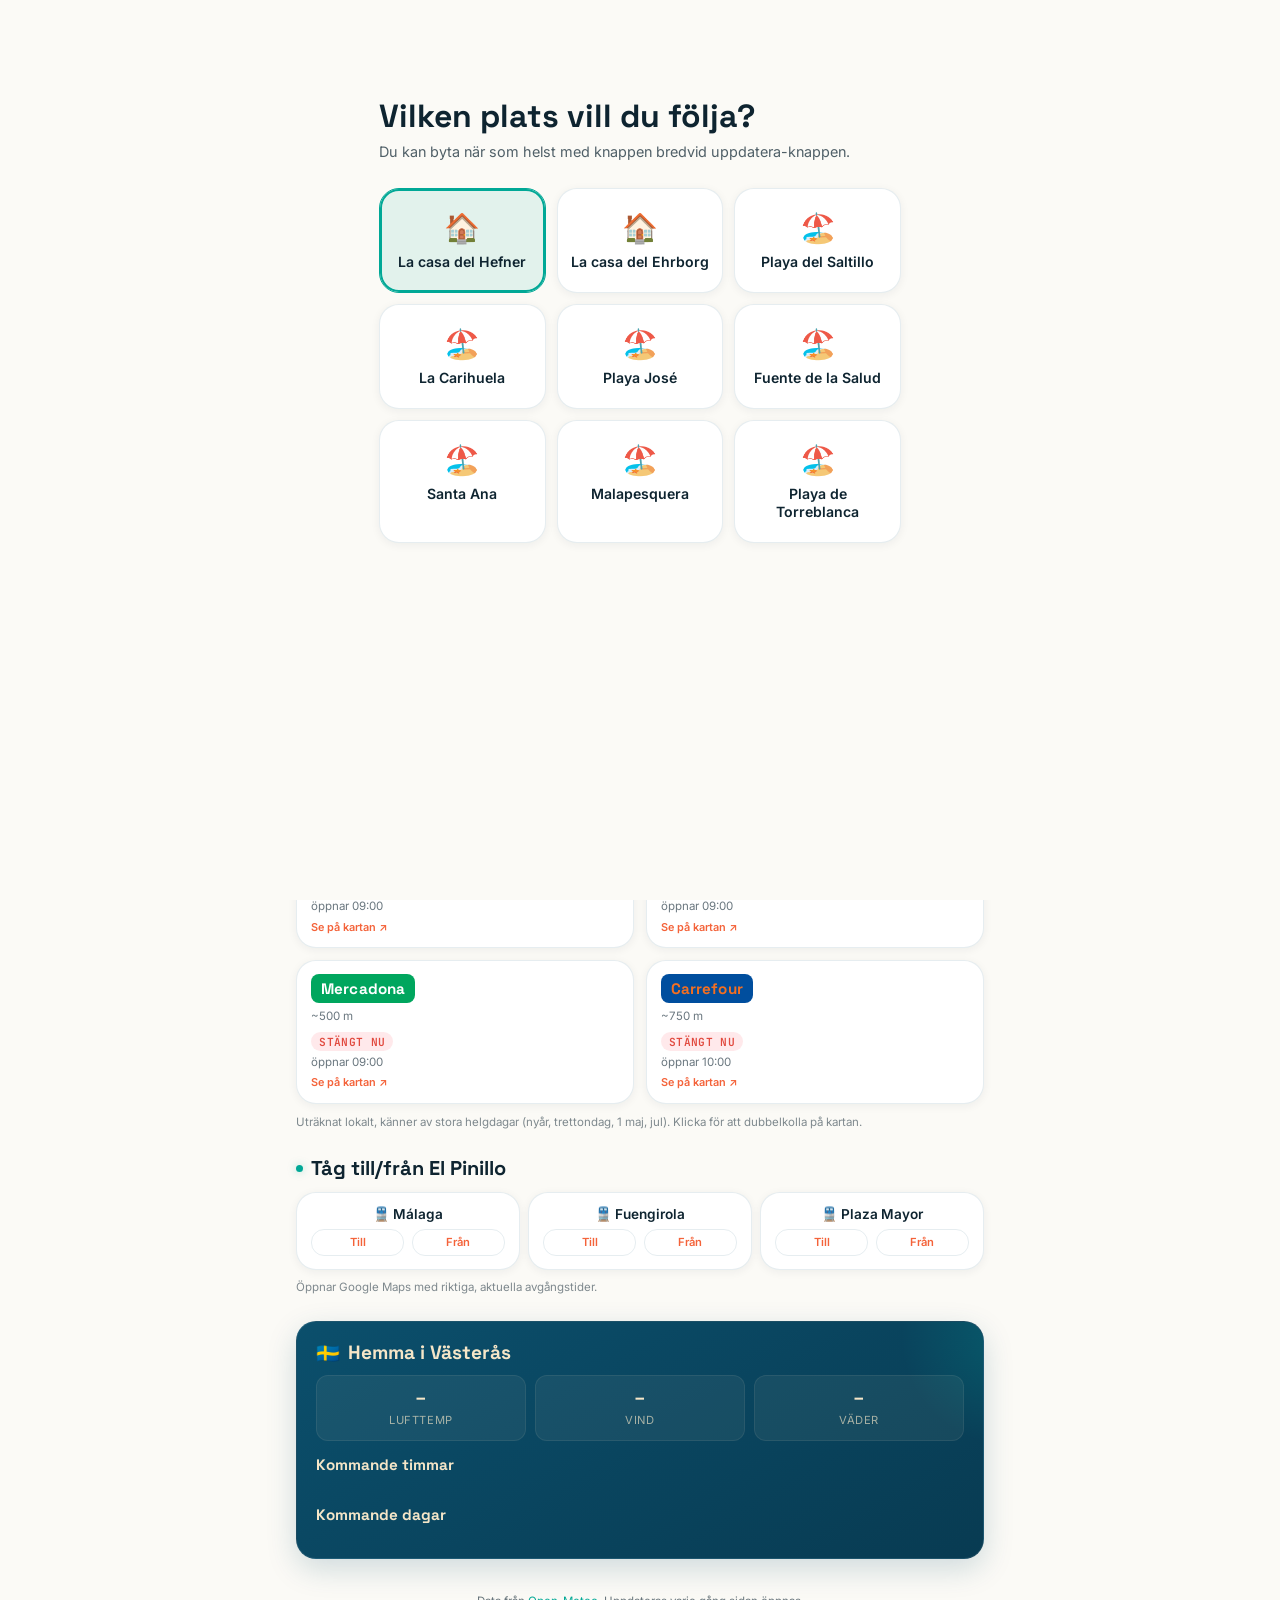
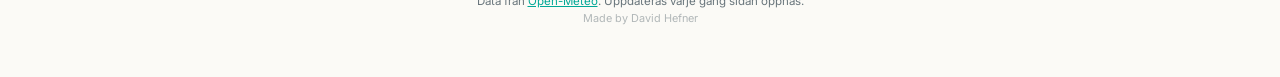
==== commit b8afb5dc: "Lägg till La casa del Ehrborg som nytt boende Nytt "hem" i platsväljaren baserat på Calle las Tórtol" ====
--- a/index.html
+++ b/index.html
@@ -78,7 +78,6 @@
       </div>
     </div>
   </div>
-  <p class="hero-photo-credit">Utsikten från La casa del Hefner</p>
 </section>
 
 <main>
@@ -131,41 +130,80 @@
     <div class="forecast-row" id="forecastRow"></div>
   </section>
 
-  <!-- MATAFFÄRER -->
-  <section class="stores" id="storesSection">
-    <h2>Närmaste mataffärer</h2>
-    <div class="stores-row" id="storesRow"></div>
-    <p class="stores-note">Uträknat lokalt, känner av stora helgdagar (nyår, trettondag, 1 maj, jul). Klicka för att dubbelkolla på kartan.</p>
-  </section>
-
-  <!-- TÅG -->
-  <section class="stores" id="trainSection">
-    <h2>Tåg till/från El Pinillo</h2>
-    <div class="train-row">
-      <div class="train-card">
-        <div class="train-dir">🚆 Málaga</div>
-        <div class="train-links">
-          <a href="https://www.google.com/maps/dir/?api=1&origin=El+Pinillo&origin_place_id=ChIJgVKDUn_8cg0RI8BJi_nGHuA&destination=M%C3%A1laga-Centro+Alameda&destination_place_id=ChIJGzt60pD3cg0RKO8CQsj8L2g&travelmode=transit" target="_blank" rel="noopener">Till</a>
-          <a href="https://www.google.com/maps/dir/?api=1&origin=M%C3%A1laga-Centro+Alameda&origin_place_id=ChIJGzt60pD3cg0RKO8CQsj8L2g&destination=El+Pinillo&destination_place_id=ChIJgVKDUn_8cg0RI8BJi_nGHuA&travelmode=transit" target="_blank" rel="noopener">Från</a>
-        </div>
-      </div>
-      <div class="train-card">
-        <div class="train-dir">🚆 Fuengirola</div>
-        <div class="train-links">
-          <a href="https://www.google.com/maps/dir/?api=1&origin=El+Pinillo&origin_place_id=ChIJgVKDUn_8cg0RI8BJi_nGHuA&destination=Fuengirola&destination_place_id=ChIJq9WzA0Dicg0ReMgLcKY8ZpQ&travelmode=transit" target="_blank" rel="noopener">Till</a>
-          <a href="https://www.google.com/maps/dir/?api=1&origin=Fuengirola&origin_place_id=ChIJq9WzA0Dicg0ReMgLcKY8ZpQ&destination=El+Pinillo&destination_place_id=ChIJgVKDUn_8cg0RI8BJi_nGHuA&travelmode=transit" target="_blank" rel="noopener">Från</a>
-        </div>
-      </div>
-      <div class="train-card">
-        <div class="train-dir">🚆 Plaza Mayor</div>
-        <div class="train-links">
-          <a href="https://www.google.com/maps/dir/?api=1&origin=El+Pinillo&origin_place_id=ChIJgVKDUn_8cg0RI8BJi_nGHuA&destination=Plaza+Mayor+M%C3%A1laga&travelmode=transit" target="_blank" rel="noopener">Till</a>
-          <a href="https://www.google.com/maps/dir/?api=1&origin=Plaza+Mayor+M%C3%A1laga&destination=El+Pinillo&destination_place_id=ChIJgVKDUn_8cg0RI8BJi_nGHuA&travelmode=transit" target="_blank" rel="noopener">Från</a>
-        </div>
-      </div>
-    </div>
-    <p class="stores-note">Öppnar Google Maps med riktiga, aktuella avgångstider.</p>
-  </section>
+  <!-- LA CASA DEL HEFNER: mataffärer + tåg -->
+  <div id="hefnerSection">
+    <section class="stores" id="storesSection">
+      <h2>Närmaste mataffärer</h2>
+      <div class="stores-row" id="storesRow"></div>
+      <p class="stores-note">Uträknat lokalt, känner av stora helgdagar (nyår, trettondag, 1 maj, jul). Klicka för att dubbelkolla på kartan.</p>
+    </section>
+
+    <section class="transport" id="trainSection">
+      <h2>Tåg till/från El Pinillo</h2>
+      <div class="train-row">
+        <div class="train-card">
+          <div class="train-dir">🚆 Málaga</div>
+          <div class="train-links">
+            <a href="https://www.google.com/maps/dir/?api=1&origin=El+Pinillo&origin_place_id=ChIJgVKDUn_8cg0RI8BJi_nGHuA&destination=M%C3%A1laga-Centro+Alameda&destination_place_id=ChIJGzt60pD3cg0RKO8CQsj8L2g&travelmode=transit" target="_blank" rel="noopener">Till</a>
+            <a href="https://www.google.com/maps/dir/?api=1&origin=M%C3%A1laga-Centro+Alameda&origin_place_id=ChIJGzt60pD3cg0RKO8CQsj8L2g&destination=El+Pinillo&destination_place_id=ChIJgVKDUn_8cg0RI8BJi_nGHuA&travelmode=transit" target="_blank" rel="noopener">Från</a>
+          </div>
+        </div>
+        <div class="train-card">
+          <div class="train-dir">🚆 Fuengirola</div>
+          <div class="train-links">
+            <a href="https://www.google.com/maps/dir/?api=1&origin=El+Pinillo&origin_place_id=ChIJgVKDUn_8cg0RI8BJi_nGHuA&destination=Fuengirola&destination_place_id=ChIJq9WzA0Dicg0ReMgLcKY8ZpQ&travelmode=transit" target="_blank" rel="noopener">Till</a>
+            <a href="https://www.google.com/maps/dir/?api=1&origin=Fuengirola&origin_place_id=ChIJq9WzA0Dicg0ReMgLcKY8ZpQ&destination=El+Pinillo&destination_place_id=ChIJgVKDUn_8cg0RI8BJi_nGHuA&travelmode=transit" target="_blank" rel="noopener">Från</a>
+          </div>
+        </div>
+        <div class="train-card">
+          <div class="train-dir">🚆 Plaza Mayor</div>
+          <div class="train-links">
+            <a href="https://www.google.com/maps/dir/?api=1&origin=El+Pinillo&origin_place_id=ChIJgVKDUn_8cg0RI8BJi_nGHuA&destination=Plaza+Mayor+M%C3%A1laga&travelmode=transit" target="_blank" rel="noopener">Till</a>
+            <a href="https://www.google.com/maps/dir/?api=1&origin=Plaza+Mayor+M%C3%A1laga&destination=El+Pinillo&destination_place_id=ChIJgVKDUn_8cg0RI8BJi_nGHuA&travelmode=transit" target="_blank" rel="noopener">Från</a>
+          </div>
+        </div>
+      </div>
+      <p class="stores-note">Öppnar Google Maps med riktiga, aktuella avgångstider.</p>
+    </section>
+  </div>
+
+  <!-- LA CASA DEL EHRBORG: mataffärer + buss/tåg -->
+  <div id="ehrborgSection" style="display:none">
+    <section class="stores" id="ehrborgStoresSection">
+      <h2>Närmaste mataffärer</h2>
+      <div class="stores-row" id="ehrborgStoresRow"></div>
+      <p class="stores-note">Uträknat lokalt, känner av stora helgdagar (nyår, trettondag, 1 maj, jul). Klicka för att dubbelkolla på kartan.</p>
+    </section>
+
+    <section class="transport" id="ehrborgBusSection">
+      <h2>Buss L-5, hållplats C/ Tórtolas–Dalias</h2>
+      <div class="train-row train-row-single">
+        <div class="train-card">
+          <div class="train-dir">🚌 Mercado de Los Boliches</div>
+          <div class="train-links">
+            <a href="https://www.google.com/maps/dir/?api=1&origin=Calle+las+T%C3%B3rtolas+14+Fuengirola&destination=Mercado+Virgen+del+Carmen+Los+Boliches+Fuengirola&travelmode=transit" target="_blank" rel="noopener">Till</a>
+            <a href="https://www.google.com/maps/dir/?api=1&origin=Mercado+Virgen+del+Carmen+Los+Boliches+Fuengirola&destination=Calle+las+T%C3%B3rtolas+14+Fuengirola&travelmode=transit" target="_blank" rel="noopener">Från</a>
+            <a href="https://www.transportefuengirola.com/linea-5" target="_blank" rel="noopener">Tidtabell</a>
+          </div>
+        </div>
+      </div>
+      <p class="stores-note">L-5 går lokalt inom Fuengirola (Torreblanca–Los Boliches), hållplatsen ligger precis utanför huset. Sommar- och vintertider skiljer sig — se länken för aktuell tidtabell.</p>
+    </section>
+
+    <section class="transport" id="ehrborgTrainSection">
+      <h2>Tåg från Fuengirola station</h2>
+      <div class="train-row train-row-single">
+        <div class="train-card">
+          <div class="train-dir">🚆 Málaga (via Torremolinos)</div>
+          <div class="train-links">
+            <a href="https://www.google.com/maps/dir/?api=1&origin=Fuengirola&origin_place_id=ChIJq9WzA0Dicg0ReMgLcKY8ZpQ&destination=M%C3%A1laga-Centro+Alameda&destination_place_id=ChIJGzt60pD3cg0RKO8CQsj8L2g&travelmode=transit" target="_blank" rel="noopener">Till</a>
+            <a href="https://www.google.com/maps/dir/?api=1&origin=M%C3%A1laga-Centro+Alameda&origin_place_id=ChIJGzt60pD3cg0RKO8CQsj8L2g&destination=Fuengirola&destination_place_id=ChIJq9WzA0Dicg0ReMgLcKY8ZpQ&travelmode=transit" target="_blank" rel="noopener">Från</a>
+          </div>
+        </div>
+      </div>
+      <p class="stores-note">Fuengirola är sista stationen söderut på samma pendeltågslinje (C1) som går via Torremolinos till Málaga — ett och samma tåg. Öppnar Google Maps med riktiga, aktuella avgångstider. Fuengirola station ligger ~2 km från huset.</p>
+    </section>
+  </div>
 
   <!-- VÄSTERÅS -->
   <section class="home-card">
--- a/style.css
+++ b/style.css
@@ -239,9 +239,9 @@
 .hero-photo-bg{
   position:absolute;
   inset:-8% 0 -8% 0;
-  background-image:url("images/hefner-view.jpg");
+  background-image:url("images/hefner-terrace.jpg");
   background-size:cover;
-  background-position:center 45%;
+  background-position:center 62%;
   will-change:transform;
 }
 .hero-photo-scrim{
@@ -516,7 +516,8 @@
 /* ===== Section headings ===== */
 .hourly h2,
 .forecast h2,
-.stores h2{
+.stores h2,
+.transport h2{
   font-family:var(--font-display);
   font-weight:700;
   color:var(--sand);
@@ -528,7 +529,8 @@
 }
 .hourly h2::before,
 .forecast h2::before,
-.stores h2::before{
+.stores h2::before,
+.transport h2::before{
   content:"";
   width:7px;
   height:7px;
@@ -663,6 +665,11 @@
   grid-template-columns:repeat(3,1fr);
   gap:0.5rem;
   margin-bottom:0.6rem;
+}
+/* Enstaka kort (t.ex. Ehrborgs tåg-/busslänkar) ska inte sträckas ut över
+   hela bredden. */
+.train-row-single{
+  grid-template-columns:minmax(0,280px);
 }
 .train-card{
   background:var(--panel);
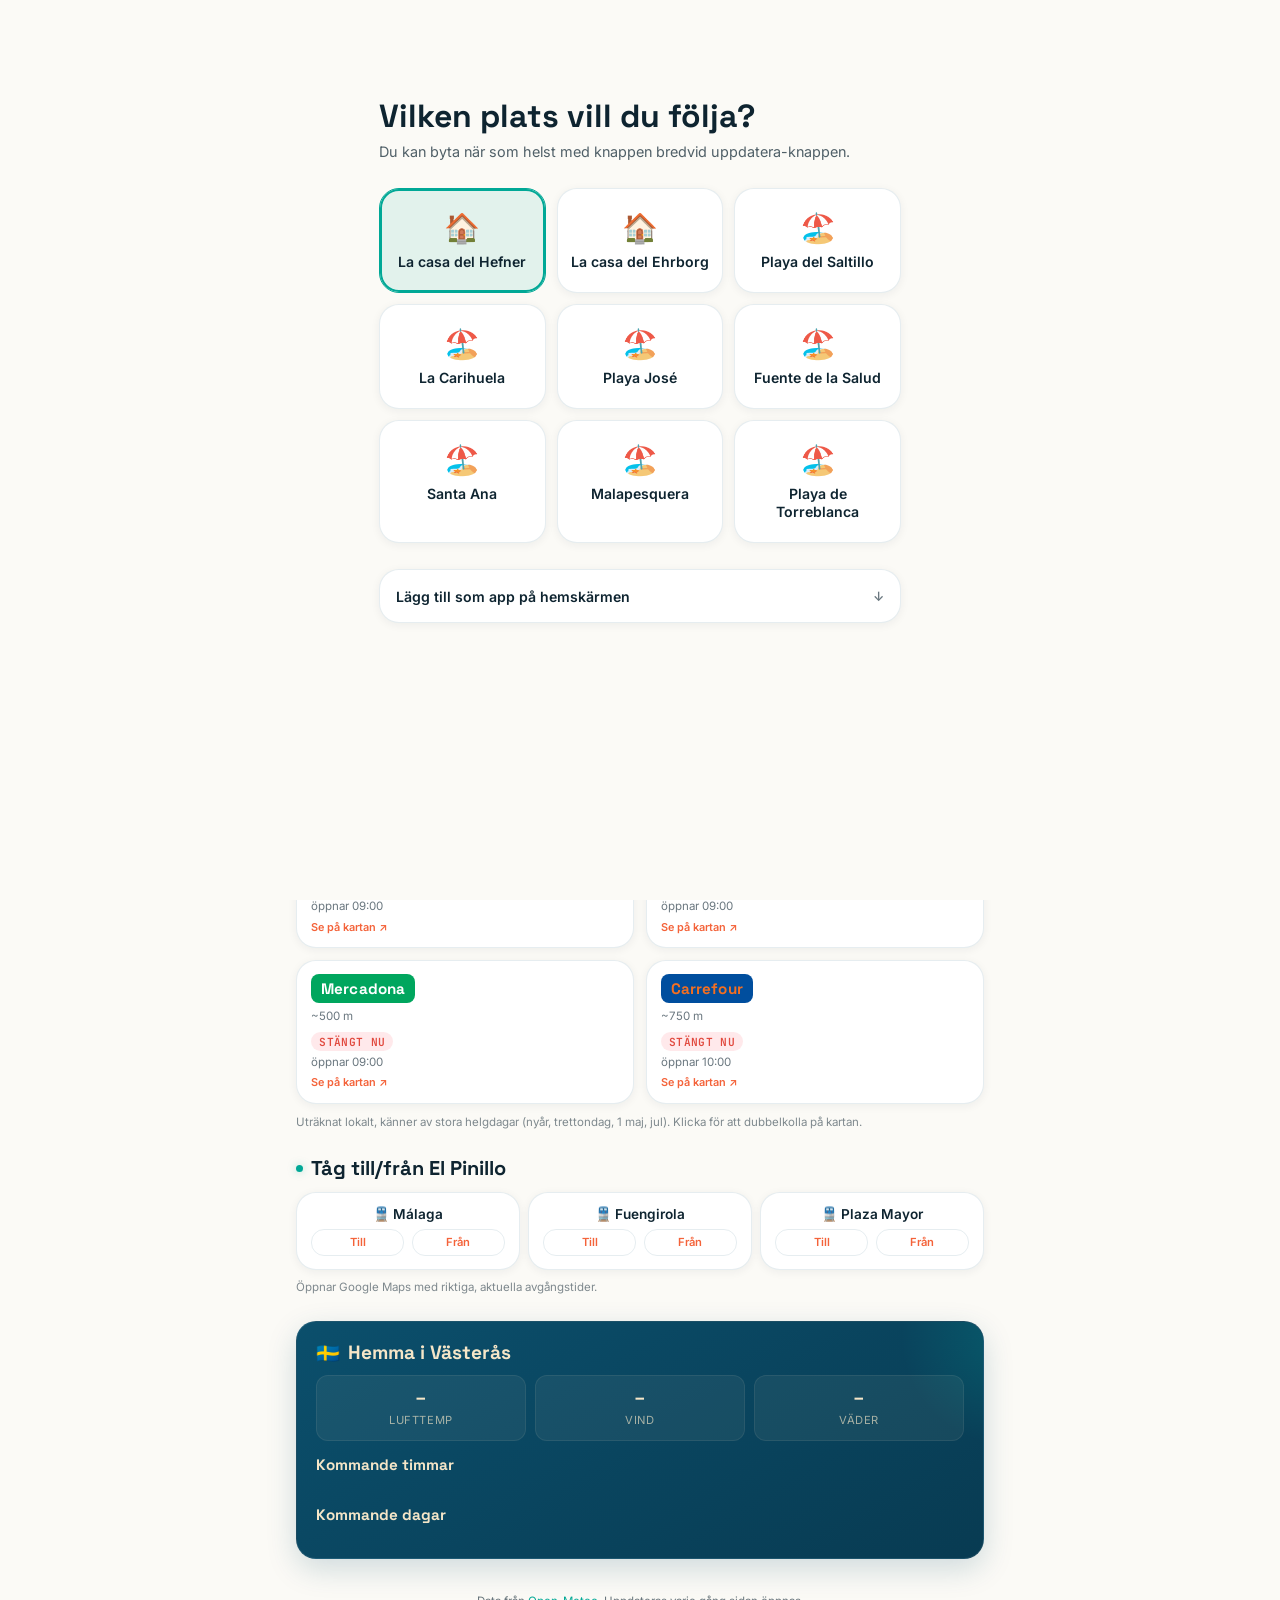
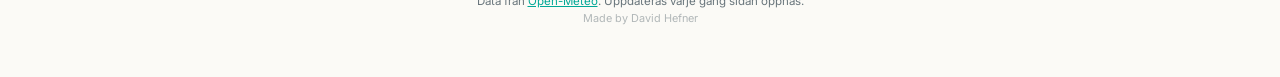
==== commit cb59449d: "Lägg till installationstips för app på hemskärmen Hopfällbar guide längst ner på platsväljaren med s" ====
--- a/index.html
+++ b/index.html
@@ -46,6 +46,28 @@
     <h1>Vilken plats vill du följa?</h1>
     <p class="location-picker-sub">Du kan byta när som helst med knappen bredvid uppdatera-knappen.</p>
     <div class="location-grid" id="locationGrid"></div>
+
+    <details class="install-tip">
+      <summary>Lägg till som app på hemskärmen</summary>
+      <div class="install-tip-body">
+        <div class="install-tip-group">
+          <p class="install-tip-heading">iPhone (Safari)</p>
+          <ol>
+            <li>Öppna sidan i <b>Safari</b></li>
+            <li>Tryck på dela-ikonen längst ner</li>
+            <li>Välj <b>"Lägg till på hemskärmen"</b></li>
+          </ol>
+        </div>
+        <div class="install-tip-group">
+          <p class="install-tip-heading">Android (Chrome)</p>
+          <ol>
+            <li>Öppna sidan i <b>Chrome</b></li>
+            <li>Tryck på menyn uppe till höger (tre prickar)</li>
+            <li>Välj <b>"Lägg till på startskärmen"</b></li>
+          </ol>
+        </div>
+      </div>
+    </details>
   </div>
 </section>
 
--- a/style.css
+++ b/style.css
@@ -223,6 +223,60 @@
   .location-grid{grid-template-columns:1fr 1fr 1fr;}
 }
 
+/* Installationstips: hoppas över av de flesta (som redan har appen), så den
+   ligger hopfälld längst ner på väljarvyn istället för att ta plats direkt. */
+.install-tip{
+  margin-top:1.6rem;
+  background:var(--panel);
+  border:1px solid var(--panel-border);
+  border-radius:var(--radius);
+  padding:0.2rem 1rem;
+  box-shadow:0 2px 10px rgba(14,36,48,0.06);
+}
+.install-tip summary{
+  cursor:pointer;
+  list-style:none;
+  padding:0.9rem 0;
+  font-weight:600;
+  font-size:0.88rem;
+  color:var(--ink);
+  display:flex;
+  align-items:center;
+  gap:0.5rem;
+}
+.install-tip summary::-webkit-details-marker{display:none;}
+.install-tip summary::after{
+  content:"↓";
+  margin-left:auto;
+  color:var(--sand-faint);
+  transition:transform 0.25s var(--ease-out);
+  font-size:0.8rem;
+}
+.install-tip[open] summary::after{transform:rotate(180deg);}
+.install-tip-body{
+  display:grid;
+  grid-template-columns:1fr 1fr;
+  gap:1.2rem;
+  padding:0 0 1.1rem;
+}
+@media (max-width:480px){
+  .install-tip-body{grid-template-columns:1fr;gap:1rem;}
+}
+.install-tip-heading{
+  margin:0 0 0.4rem;
+  font-weight:600;
+  font-size:0.8rem;
+  color:var(--tide-deep);
+}
+.install-tip-body ol{
+  margin:0;
+  padding-left:1.1rem;
+  font-size:0.82rem;
+  color:var(--sand-dim);
+  line-height:1.6;
+}
+.install-tip-body b{color:var(--ink);}
+
 main{max-width:720px;margin:0 auto;padding:0 1rem;}
 
 /* ===== Hero photo (parallax) ===== */
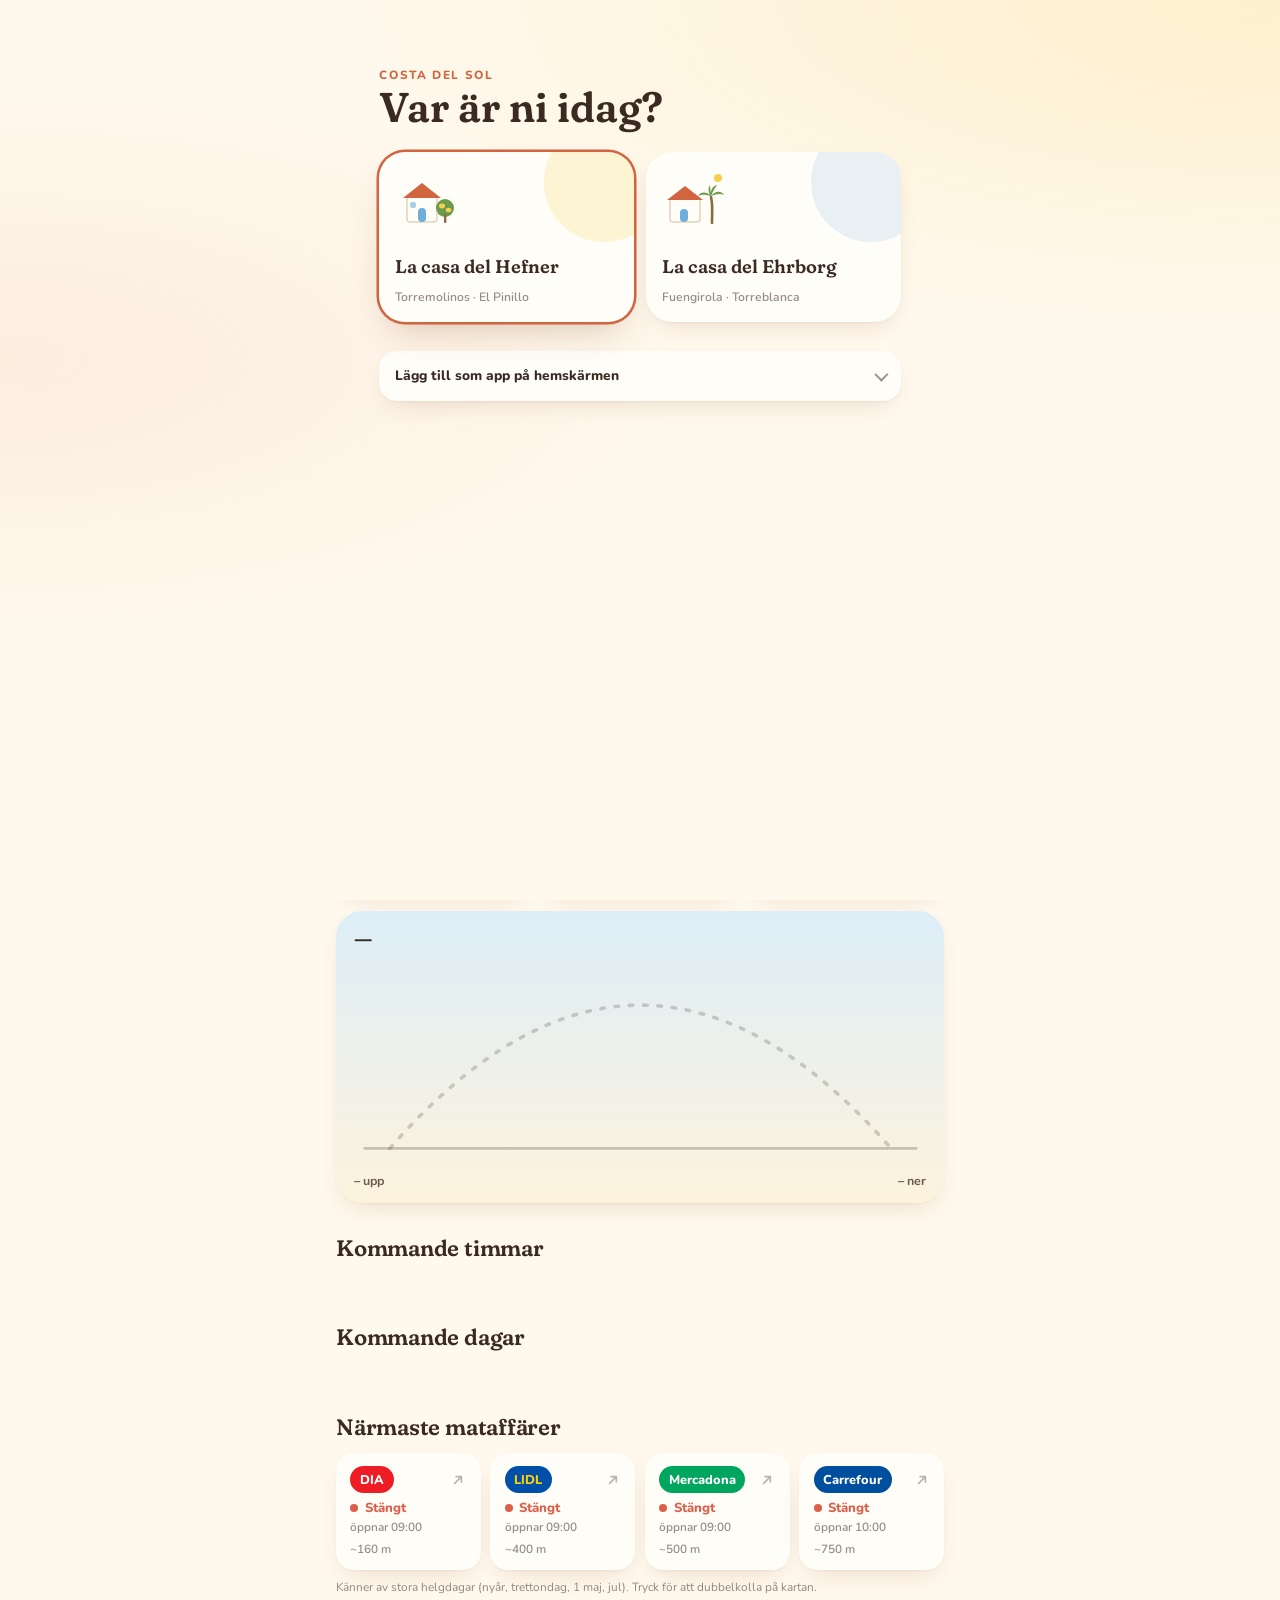
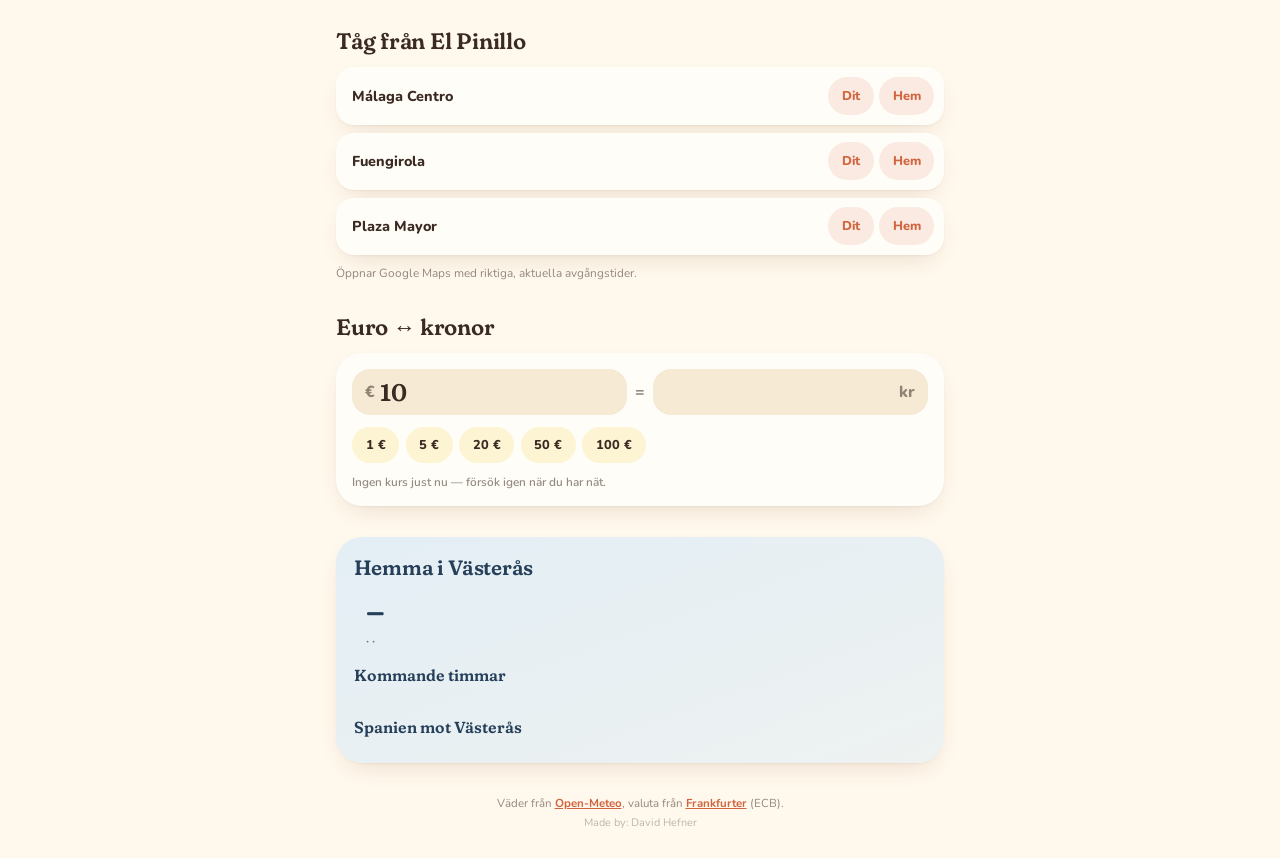
==== commit c80cc26e: "Nya designen live: beta ersätter huvudsidan, beta/ omdirigerar Co-Authored-By: Claude Opus 5.5 <nore" ====
--- a/index.html
+++ b/index.html
@@ -1,11 +1,13 @@
 <!doctype html>
-<html lang="sv">
+<html lang="sv" data-daypart="day">
 <head>
 <meta charset="UTF-8">
 <meta name="viewport" content="width=device-width, initial-scale=1, viewport-fit=cover">
 <title>Badläget — Costa del Sol</title>
 <meta name="description" content="Se vågor, temperatur och uppskattad flaggfärg för stränderna i Torremolinos/Benalmádena, plus vädret hemma i Västerås.">
-<meta name="theme-color" content="#00A896">
+<meta name="theme-color" content="#FFF8EC" id="themeColor">
+<meta name="apple-mobile-web-app-capable" content="yes">
+<meta name="apple-mobile-web-app-status-bar-style" content="black-translucent">
 <link rel="manifest" href="manifest.json">
 <link rel="icon" href="favicon.ico?v=2" sizes="any">
 <link rel="icon" href="favicon-32.png?v=2" sizes="32x32" type="image/png">
@@ -13,39 +15,49 @@
 <link rel="apple-touch-icon" href="apple-touch-icon.png?v=2">
 <link rel="preconnect" href="https://fonts.googleapis.com">
 <link rel="preconnect" href="https://fonts.gstatic.com" crossorigin>
-<link href="https://fonts.googleapis.com/css2?family=Space+Grotesk:wght@500;600;700&family=Inter:wght@400;500;600&family=JetBrains+Mono:wght@400;600&display=swap" rel="stylesheet">
+<link href="https://fonts.googleapis.com/css2?family=Fraunces:opsz,wght,SOFT,WONK@9..144,400..700,100,1&family=Nunito:wght@400;600;700;800&display=swap" rel="stylesheet">
 <link rel="stylesheet" href="style.css">
 </head>
 <body>
 
-<header class="topbar">
+<!-- Stjärnhimmel: syns bara i natt-temat (styrs av data-daypart på <html>) -->
+<div class="night-sky" aria-hidden="true"></div>
+
+<!-- Dra-ner-för-att-uppdatera: en citron som rullar ner från toppen -->
+<div class="ptr" id="ptr" aria-hidden="true">
+  <svg class="ptr-lemon" viewBox="0 0 40 40" width="34" height="34">
+    <ellipse cx="20" cy="21" rx="14" ry="11.5" fill="var(--limon)" stroke="var(--limon-deep)" stroke-width="1.5"/>
+    <path d="M6.5 21c-1.8 0-2.6-.8-2.6-.8M33.5 21c1.8 0 2.6-.8 2.6-.8" stroke="var(--limon-deep)" stroke-width="1.5" stroke-linecap="round" fill="none"/>
+    <path d="M20 9.5c1-3 3.5-4.8 7-4.6-1 3-3.6 4.7-7 4.6z" fill="var(--hoja)"/>
+    <ellipse cx="15" cy="17" rx="3.4" ry="1.8" fill="#fff" opacity=".55" transform="rotate(-25 15 17)"/>
+  </svg>
+</div>
+
+<header class="topbar" id="topbar">
   <div class="topbar-inner">
-    <span class="brand">Badläget</span>
-    <span class="topbar-right">
-      <span id="lastUpdated" class="last-updated">Hämtar data …</span>
-      <button id="changeLocationBtn" class="icon-btn" aria-label="Byt plats" title="Byt plats">
-        <svg viewBox="0 0 24 24" width="16" height="16" fill="none" stroke="currentColor" stroke-width="2.2" stroke-linecap="round" stroke-linejoin="round">
-          <path d="M3 11.5 12 4l9 7.5"></path>
-          <path d="M5.5 10v9a1 1 0 0 0 1 1H10v-5.5h4V20h3.5a1 1 0 0 0 1-1v-9"></path>
-        </svg>
-      </button>
-      <button id="refreshBtn" class="icon-btn refresh-btn" aria-label="Uppdatera">
-        <svg viewBox="0 0 24 24" width="16" height="16" fill="none" stroke="currentColor" stroke-width="2.2" stroke-linecap="round" stroke-linejoin="round">
-          <path d="M21 12a9 9 0 1 1-3-6.7"></path>
-          <polyline points="21 3 21 9 15 9"></polyline>
-        </svg>
-      </button>
-    </span>
+    <button id="changeLocationBtn" class="place-btn" aria-label="Byt plats">
+      <span class="place-btn-label" id="placeBtnLabel">Badläget</span>
+      <svg viewBox="0 0 24 24" width="14" height="14" fill="none" stroke="currentColor" stroke-width="2.4" stroke-linecap="round" stroke-linejoin="round"><polyline points="6 9 12 15 18 9"></polyline></svg>
+    </button>
+    <button id="refreshBtn" class="icon-btn refresh-btn" aria-label="Uppdatera">
+      <svg viewBox="0 0 24 24" width="17" height="17" fill="none" stroke="currentColor" stroke-width="2.2" stroke-linecap="round" stroke-linejoin="round">
+        <path d="M21 12a9 9 0 1 1-3-6.7"></path>
+        <polyline points="21 3 21 9 15 9"></polyline>
+      </svg>
+    </button>
   </div>
 </header>
 
 <!-- VÄLJARVY: visas första gången (inget sparat förval) och när man trycker
-     på "Byt plats" — stora klickbara kort, ett per strand + Hefner-medelvärdet. -->
+     på platsnamnet i menyn. -->
 <section class="location-picker" id="locationPicker" aria-label="Välj plats" hidden>
   <div class="location-picker-inner">
-    <h1>Vilken plats vill du följa?</h1>
-    <p class="location-picker-sub">Du kan byta när som helst med knappen bredvid uppdatera-knappen.</p>
-    <div class="location-grid" id="locationGrid"></div>
+    <button class="picker-close" id="pickerClose" aria-label="Stäng">
+      <svg viewBox="0 0 24 24" width="18" height="18" fill="none" stroke="currentColor" stroke-width="2.4" stroke-linecap="round"><path d="M6 6l12 12M18 6L6 18"/></svg>
+    </button>
+    <p class="eyebrow">Costa del Sol</p>
+    <h1>Var är ni idag?</h1>
+    <div class="home-grid" id="homeGrid"></div>
 
     <details class="install-tip">
       <summary>Lägg till som app på hemskärmen</summary>
@@ -71,72 +83,98 @@
   </div>
 </section>
 
-<!-- HERO: parallax-vy från takterrassen, med flaggan i en glaspanel ovanpå -->
-<section class="hero-photo" id="flagHero">
-  <div class="hero-photo-bg" id="heroPhotoBg"></div>
-  <div class="hero-photo-scrim"></div>
-  <div class="hero-photo-inner">
-    <div class="flag-pole">
-      <div class="flag-cloth" id="flagCloth">
-        <span class="flag-label" id="flagLabel">Laddar …</span>
-      </div>
-    </div>
-    <div class="hero-text" id="heroText">
-      <button class="hero-text-toggle" id="heroTextToggle" aria-expanded="false" aria-controls="heroTextDetails">
-        <span class="hero-text-headline">
-          <h1 id="heroBeachName">—</h1>
-          <p class="hero-sub" id="heroSub">Hämtar vågdata …</p>
-        </span>
-        <svg class="hero-text-chevron" viewBox="0 0 24 24" width="18" height="18" fill="none" stroke="currentColor" stroke-width="2.2" stroke-linecap="round" stroke-linejoin="round">
-          <polyline points="6 9 12 15 18 9"></polyline>
-        </svg>
-      </button>
-      <div class="hero-text-details" id="heroTextDetails">
-        <div class="hero-text-details-inner">
-          <p class="flag-disclaimer">🧭 Uppskattad flagga utifrån väder &amp; vågor — inte den officiella livräddarflaggan. Se alltid flaggan på plats innan du badar.</p>
-          <div class="flag-links" id="flagLinks"></div>
-          <p class="hefner-note" id="hefnerNote" style="display:none">Medelvärde av Playa del Saltillo, La Carihuela, Playa José och Fuente de la Salud.</p>
-        </div>
-      </div>
+<!-- HERO: fotot från terrassen med en markis-kant nertill, och den vajande
+     flaggan (ritas på en canvas av app.js) -->
+<section class="hero" id="flagHero">
+  <div class="hero-bg" id="heroPhotoBg"></div>
+  <div class="hero-tint"></div>
+  <div class="hero-inner">
+    <canvas class="flag-canvas" id="flagCanvas" aria-hidden="true"></canvas>
+    <div class="hero-status">
+      <p class="hero-place" id="heroBeachName">—</p>
+      <h1 class="hero-verdict" id="heroSub">Hämtar …</h1>
+      <span class="sr-only" id="flagLabel"></span>
     </div>
   </div>
 </section>
 
 <main>
 
+  <div class="updated-row">
+    <span id="lastUpdated">Hämtar data …</span>
+    <span class="updated-hint">· dra ner för att uppdatera</span>
+  </div>
+
+  <!-- Om flaggan: disclaimer och riktiga källor, hopfällt -->
+  <details class="flag-about" id="flagAbout">
+    <summary>Om flaggan &amp; riktiga källor</summary>
+    <div class="flag-about-body">
+      <p class="flag-disclaimer">Flaggan är en uppskattning utifrån vågor och vind, inte livräddarnas officiella flagga. Titta alltid på flaggan på plats innan ni badar.</p>
+      <div class="flag-links" id="flagLinks"></div>
+      <p class="hefner-note" id="hefnerNote" style="display:none"></p>
+    </div>
+  </details>
+
   <!-- VÄRDEN -->
-  <section class="stat-grid" id="statGrid" aria-label="Aktuella värden">
-    <div class="stat-card" data-stat="wave">
-      <span class="stat-icon">🌊</span>
-      <span class="stat-value" id="statWave">–</span>
-      <span class="stat-label">Våghöjd</span>
-    </div>
-    <div class="stat-card" data-stat="water">
-      <span class="stat-icon">💧</span>
-      <span class="stat-value" id="statWaterTemp">–</span>
-      <span class="stat-label">Vattentemp</span>
-    </div>
-    <div class="stat-card" data-stat="air">
-      <span class="stat-icon">☀️</span>
-      <span class="stat-value" id="statAirTemp">–</span>
-      <span class="stat-label">Lufttemp</span>
-      <span class="stat-feels" id="statAirFeels"></span>
-      <span class="stat-feels" id="statAirMax"></span>
-    </div>
-    <div class="stat-card" data-stat="wind">
-      <span class="stat-icon">💨</span>
-      <span class="stat-value" id="statWind">–</span>
-      <span class="stat-label">Vind</span>
-    </div>
-    <div class="stat-card" data-stat="uv">
-      <span class="stat-icon">🕶️</span>
-      <span class="stat-value" id="statUv">–</span>
-      <span class="stat-label">UV-index</span>
-    </div>
-    <div class="stat-card" data-stat="sun">
-      <span class="stat-icon">🌅</span>
-      <span class="stat-value" id="statSun">–</span>
-      <span class="stat-label">Sol upp/ner</span>
+  <section class="stats" id="statGrid" aria-label="Aktuella värden">
+    <div class="stat-duo">
+      <div class="stat-big stat-water">
+        <span class="stat-label">Vattnet</span>
+        <span class="stat-value stat-value-xl" id="statWaterTemp">–</span>
+        <span class="stat-note" id="statWaterNote"></span>
+      </div>
+      <div class="stat-big stat-air">
+        <span class="stat-label">Luften</span>
+        <span class="stat-value stat-value-xl" id="statAirTemp">–</span>
+        <span class="stat-note"><span id="statAirFeels"></span> <span id="statAirMax"></span></span>
+      </div>
+    </div>
+    <div class="stat-trio">
+      <div class="stat-card">
+        <span class="stat-icon" data-icon="wave"></span>
+        <span class="stat-value" id="statWave">–</span>
+        <span class="stat-word" id="statWaveWord">Vågor</span>
+      </div>
+      <div class="stat-card">
+        <span class="stat-icon" data-icon="wind"></span>
+        <span class="stat-value" id="statWind">–</span>
+        <span class="stat-word" id="statWindWord">Vind</span>
+      </div>
+      <div class="stat-card">
+        <span class="stat-icon" data-icon="uv"></span>
+        <span class="stat-value" id="statUv">–</span>
+        <span class="stat-word" id="statUvWord">UV</span>
+      </div>
+    </div>
+  </section>
+
+  <!-- SOLBÅGE -->
+  <section class="sun-card" id="sunCard" aria-label="Solen idag">
+    <div class="sun-card-top">
+      <p class="sun-countdown" id="sunCountdown">—</p>
+      <p class="sun-sub" id="sunSub"></p>
+    </div>
+    <svg class="sun-arc" id="sunArc" viewBox="0 0 320 120" preserveAspectRatio="xMidYMax meet" aria-hidden="true">
+      <defs>
+        <linearGradient id="arcFill" x1="0" y1="0" x2="0" y2="1">
+          <stop offset="0" stop-color="var(--limon)" stop-opacity=".55"/>
+          <stop offset="1" stop-color="var(--limon)" stop-opacity="0"/>
+        </linearGradient>
+        <radialGradient id="sunGlow">
+          <stop offset="0" stop-color="var(--limon)" stop-opacity=".7"/>
+          <stop offset="1" stop-color="var(--limon)" stop-opacity="0"/>
+        </radialGradient>
+      </defs>
+      <path class="arc-track" d="M20 108 Q160 -52 300 108"/>
+      <path class="arc-done" id="arcDone" d=""/>
+      <path class="arc-fill" id="arcFillPath" d="" fill="url(#arcFill)"/>
+      <line class="arc-horizon" x1="6" y1="108" x2="314" y2="108"/>
+      <circle id="sunGlowDot" r="22" fill="url(#sunGlow)" cx="-50" cy="-50"/>
+      <circle class="arc-sun" id="sunDot" r="8" cx="-50" cy="-50"/>
+    </svg>
+    <div class="sun-times">
+      <span><b id="sunriseTime">–</b> upp</span>
+      <span><b id="sunsetTime">–</b> ner</span>
     </div>
   </section>
 
@@ -157,35 +195,35 @@
     <section class="stores" id="storesSection">
       <h2>Närmaste mataffärer</h2>
       <div class="stores-row" id="storesRow"></div>
-      <p class="stores-note">Uträknat lokalt, känner av stora helgdagar (nyår, trettondag, 1 maj, jul). Klicka för att dubbelkolla på kartan.</p>
+      <p class="section-note">Känner av stora helgdagar (nyår, trettondag, 1 maj, jul). Tryck för att dubbelkolla på kartan.</p>
     </section>
 
     <section class="transport" id="trainSection">
-      <h2>Tåg till/från El Pinillo</h2>
-      <div class="train-row">
-        <div class="train-card">
-          <div class="train-dir">🚆 Málaga</div>
-          <div class="train-links">
-            <a href="https://www.google.com/maps/dir/?api=1&origin=El+Pinillo&origin_place_id=ChIJgVKDUn_8cg0RI8BJi_nGHuA&destination=M%C3%A1laga-Centro+Alameda&destination_place_id=ChIJGzt60pD3cg0RKO8CQsj8L2g&travelmode=transit" target="_blank" rel="noopener">Till</a>
-            <a href="https://www.google.com/maps/dir/?api=1&origin=M%C3%A1laga-Centro+Alameda&origin_place_id=ChIJGzt60pD3cg0RKO8CQsj8L2g&destination=El+Pinillo&destination_place_id=ChIJgVKDUn_8cg0RI8BJi_nGHuA&travelmode=transit" target="_blank" rel="noopener">Från</a>
-          </div>
-        </div>
-        <div class="train-card">
-          <div class="train-dir">🚆 Fuengirola</div>
-          <div class="train-links">
-            <a href="https://www.google.com/maps/dir/?api=1&origin=El+Pinillo&origin_place_id=ChIJgVKDUn_8cg0RI8BJi_nGHuA&destination=Fuengirola&destination_place_id=ChIJq9WzA0Dicg0ReMgLcKY8ZpQ&travelmode=transit" target="_blank" rel="noopener">Till</a>
-            <a href="https://www.google.com/maps/dir/?api=1&origin=Fuengirola&origin_place_id=ChIJq9WzA0Dicg0ReMgLcKY8ZpQ&destination=El+Pinillo&destination_place_id=ChIJgVKDUn_8cg0RI8BJi_nGHuA&travelmode=transit" target="_blank" rel="noopener">Från</a>
-          </div>
-        </div>
-        <div class="train-card">
-          <div class="train-dir">🚆 Plaza Mayor</div>
-          <div class="train-links">
-            <a href="https://www.google.com/maps/dir/?api=1&origin=El+Pinillo&origin_place_id=ChIJgVKDUn_8cg0RI8BJi_nGHuA&destination=Plaza+Mayor+M%C3%A1laga&travelmode=transit" target="_blank" rel="noopener">Till</a>
-            <a href="https://www.google.com/maps/dir/?api=1&origin=Plaza+Mayor+M%C3%A1laga&destination=El+Pinillo&destination_place_id=ChIJgVKDUn_8cg0RI8BJi_nGHuA&travelmode=transit" target="_blank" rel="noopener">Från</a>
-          </div>
-        </div>
-      </div>
-      <p class="stores-note">Öppnar Google Maps med riktiga, aktuella avgångstider.</p>
+      <h2>Tåg från El Pinillo</h2>
+      <div class="train-list">
+        <div class="train-card">
+          <div class="train-dir">Málaga Centro</div>
+          <div class="train-links">
+            <a href="https://www.google.com/maps/dir/?api=1&origin=El+Pinillo&origin_place_id=ChIJgVKDUn_8cg0RI8BJi_nGHuA&destination=M%C3%A1laga-Centro+Alameda&destination_place_id=ChIJGzt60pD3cg0RKO8CQsj8L2g&travelmode=transit" target="_blank" rel="noopener">Dit</a>
+            <a href="https://www.google.com/maps/dir/?api=1&origin=M%C3%A1laga-Centro+Alameda&origin_place_id=ChIJGzt60pD3cg0RKO8CQsj8L2g&destination=El+Pinillo&destination_place_id=ChIJgVKDUn_8cg0RI8BJi_nGHuA&travelmode=transit" target="_blank" rel="noopener">Hem</a>
+          </div>
+        </div>
+        <div class="train-card">
+          <div class="train-dir">Fuengirola</div>
+          <div class="train-links">
+            <a href="https://www.google.com/maps/dir/?api=1&origin=El+Pinillo&origin_place_id=ChIJgVKDUn_8cg0RI8BJi_nGHuA&destination=Fuengirola&destination_place_id=ChIJq9WzA0Dicg0ReMgLcKY8ZpQ&travelmode=transit" target="_blank" rel="noopener">Dit</a>
+            <a href="https://www.google.com/maps/dir/?api=1&origin=Fuengirola&origin_place_id=ChIJq9WzA0Dicg0ReMgLcKY8ZpQ&destination=El+Pinillo&destination_place_id=ChIJgVKDUn_8cg0RI8BJi_nGHuA&travelmode=transit" target="_blank" rel="noopener">Hem</a>
+          </div>
+        </div>
+        <div class="train-card">
+          <div class="train-dir">Plaza Mayor</div>
+          <div class="train-links">
+            <a href="https://www.google.com/maps/dir/?api=1&origin=El+Pinillo&origin_place_id=ChIJgVKDUn_8cg0RI8BJi_nGHuA&destination=Plaza+Mayor+M%C3%A1laga&travelmode=transit" target="_blank" rel="noopener">Dit</a>
+            <a href="https://www.google.com/maps/dir/?api=1&origin=Plaza+Mayor+M%C3%A1laga&destination=El+Pinillo&destination_place_id=ChIJgVKDUn_8cg0RI8BJi_nGHuA&travelmode=transit" target="_blank" rel="noopener">Hem</a>
+          </div>
+        </div>
+      </div>
+      <p class="section-note">Öppnar Google Maps med riktiga, aktuella avgångstider.</p>
     </section>
   </div>
 
@@ -194,83 +232,102 @@
     <section class="stores" id="ehrborgStoresSection">
       <h2>Närmaste mataffärer</h2>
       <div class="stores-row" id="ehrborgStoresRow"></div>
-      <p class="stores-note">Uträknat lokalt, känner av stora helgdagar (nyår, trettondag, 1 maj, jul). Klicka för att dubbelkolla på kartan.</p>
+      <p class="section-note">Känner av stora helgdagar (nyår, trettondag, 1 maj, jul). Tryck för att dubbelkolla på kartan.</p>
     </section>
 
     <section class="transport" id="ehrborgBusSection">
-      <h2>Buss L-5, hållplats C/ Tórtolas–Dalias</h2>
-      <div class="train-row train-row-single">
-        <div class="train-card">
-          <div class="train-dir">🚌 Mercado de Los Boliches</div>
-          <div class="train-links">
-            <a href="https://www.google.com/maps/dir/?api=1&origin=Calle+las+T%C3%B3rtolas+14+Fuengirola&destination=Mercado+Virgen+del+Carmen+Los+Boliches+Fuengirola&travelmode=transit" target="_blank" rel="noopener">Till</a>
-            <a href="https://www.google.com/maps/dir/?api=1&origin=Mercado+Virgen+del+Carmen+Los+Boliches+Fuengirola&destination=Calle+las+T%C3%B3rtolas+14+Fuengirola&travelmode=transit" target="_blank" rel="noopener">Från</a>
+      <h2>Buss L-5 från C/ Tórtolas–Dalias</h2>
+      <div class="train-list">
+        <div class="train-card">
+          <div class="train-dir">Mercado de Los Boliches</div>
+          <div class="train-links">
+            <a href="https://www.google.com/maps/dir/?api=1&origin=Calle+las+T%C3%B3rtolas+14+Fuengirola&destination=Mercado+Virgen+del+Carmen+Los+Boliches+Fuengirola&travelmode=transit" target="_blank" rel="noopener">Dit</a>
+            <a href="https://www.google.com/maps/dir/?api=1&origin=Mercado+Virgen+del+Carmen+Los+Boliches+Fuengirola&destination=Calle+las+T%C3%B3rtolas+14+Fuengirola&travelmode=transit" target="_blank" rel="noopener">Hem</a>
             <a href="https://www.transportefuengirola.com/linea-5" target="_blank" rel="noopener">Tidtabell</a>
           </div>
         </div>
       </div>
-      <p class="stores-note">L-5 går lokalt inom Fuengirola (Torreblanca–Los Boliches), hållplatsen ligger precis utanför huset. Sommar- och vintertider skiljer sig — se länken för aktuell tidtabell.</p>
+      <p class="section-note">L-5 går lokalt inom Fuengirola (Torreblanca–Los Boliches), hållplatsen ligger precis utanför huset. Sommar- och vintertider skiljer sig — se länken för aktuell tidtabell.</p>
     </section>
 
     <section class="transport" id="ehrborgTrainSection">
-      <h2>Tåg från Fuengirola station</h2>
-      <div class="train-row train-row-single">
-        <div class="train-card">
-          <div class="train-dir">🚆 Málaga (via Torremolinos)</div>
-          <div class="train-links">
-            <a href="https://www.google.com/maps/dir/?api=1&origin=Fuengirola&origin_place_id=ChIJq9WzA0Dicg0ReMgLcKY8ZpQ&destination=M%C3%A1laga-Centro+Alameda&destination_place_id=ChIJGzt60pD3cg0RKO8CQsj8L2g&travelmode=transit" target="_blank" rel="noopener">Till</a>
-            <a href="https://www.google.com/maps/dir/?api=1&origin=M%C3%A1laga-Centro+Alameda&origin_place_id=ChIJGzt60pD3cg0RKO8CQsj8L2g&destination=Fuengirola&destination_place_id=ChIJq9WzA0Dicg0ReMgLcKY8ZpQ&travelmode=transit" target="_blank" rel="noopener">Från</a>
-          </div>
-        </div>
-      </div>
-      <p class="stores-note">Fuengirola är sista stationen söderut på samma pendeltågslinje (C1) som går via Torremolinos till Málaga — ett och samma tåg. Öppnar Google Maps med riktiga, aktuella avgångstider. Fuengirola station ligger ~2 km från huset.</p>
-    </section>
-  </div>
+      <h2>Tåg från Torreblanca station</h2>
+      <div class="train-list">
+        <div class="train-card">
+          <div class="train-dir">Málaga Centro</div>
+          <div class="train-links">
+            <a href="https://www.google.com/maps/dir/?api=1&origin=Calle+las+T%C3%B3rtolas+14+Fuengirola&destination=M%C3%A1laga-Centro+Alameda&destination_place_id=ChIJGzt60pD3cg0RKO8CQsj8L2g&travelmode=transit" target="_blank" rel="noopener">Dit</a>
+            <a href="https://www.google.com/maps/dir/?api=1&origin=M%C3%A1laga-Centro+Alameda&origin_place_id=ChIJGzt60pD3cg0RKO8CQsj8L2g&destination=Calle+las+T%C3%B3rtolas+14+Fuengirola&travelmode=transit" target="_blank" rel="noopener">Hem</a>
+          </div>
+        </div>
+        <div class="train-card">
+          <div class="train-dir">Fuengirola</div>
+          <div class="train-links">
+            <a href="https://www.google.com/maps/dir/?api=1&origin=Calle+las+T%C3%B3rtolas+14+Fuengirola&destination=Fuengirola&destination_place_id=ChIJq9WzA0Dicg0ReMgLcKY8ZpQ&travelmode=transit" target="_blank" rel="noopener">Dit</a>
+            <a href="https://www.google.com/maps/dir/?api=1&origin=Fuengirola&origin_place_id=ChIJq9WzA0Dicg0ReMgLcKY8ZpQ&destination=Calle+las+T%C3%B3rtolas+14+Fuengirola&travelmode=transit" target="_blank" rel="noopener">Hem</a>
+          </div>
+        </div>
+      </div>
+      <p class="section-note">Torreblanca station ligger ca 1 km från huset (12–15 min promenad nedför backen). Pendeltåget C1 går var 20:e minut mot Málaga via Torremolinos, och ett stopp åt andra hållet till Fuengirola. Kartan räknar med promenaden till stationen.</p>
+    </section>
+  </div>
+
+  <!-- EURO ↔ KRONOR -->
+  <section class="fx" id="fxSection" aria-label="Euro till kronor">
+    <h2>Euro ↔ kronor</h2>
+    <div class="fx-card">
+      <div class="fx-fields">
+        <label class="fx-field">
+          <span class="fx-cur">€</span>
+          <input id="fxEur" type="text" inputmode="decimal" autocomplete="off" value="10" aria-label="Belopp i euro">
+        </label>
+        <span class="fx-eq" aria-hidden="true">=</span>
+        <label class="fx-field">
+          <input id="fxSek" type="text" inputmode="decimal" autocomplete="off" aria-label="Belopp i kronor">
+          <span class="fx-cur">kr</span>
+        </label>
+      </div>
+      <div class="fx-chips" id="fxChips">
+        <button data-eur="1">1 €</button>
+        <button data-eur="5">5 €</button>
+        <button data-eur="20">20 €</button>
+        <button data-eur="50">50 €</button>
+        <button data-eur="100">100 €</button>
+      </div>
+      <p class="fx-rate" id="fxRate">Hämtar dagens kurs …</p>
+    </div>
+  </section>
 
   <!-- VÄSTERÅS -->
   <section class="home-card">
     <div class="home-card-header">
-      <span class="home-icon">🇸🇪</span>
       <h2>Hemma i Västerås</h2>
-    </div>
-    <div class="home-stats" id="homeStats">
-      <div class="home-stat">
+      <span class="diff-chip" id="diffChip" hidden></span>
+    </div>
+    <div class="home-now">
+      <span class="home-now-icon" id="homeCond"></span>
+      <div class="home-now-main">
         <span class="stat-value" id="homeTemp">–</span>
-        <span class="stat-label">Lufttemp</span>
-        <span class="stat-feels" id="homeFeels"></span>
-        <span class="stat-feels" id="homeMax"></span>
-      </div>
-      <div class="home-stat">
-        <span class="stat-value" id="homeWind">–</span>
-        <span class="stat-label">Vind</span>
-      </div>
-      <div class="home-stat">
-        <span class="stat-value" id="homeCond">–</span>
-        <span class="stat-label">Väder</span>
-      </div>
-    </div>
-    <div class="home-hourly">
+        <span class="home-now-sub"><span id="homeFeels"></span> · <span id="homeMax"></span> · <span id="homeWind"></span></span>
+      </div>
+    </div>
+    <div class="home-block">
       <h3>Kommande timmar</h3>
       <div class="hourly-row" id="homeHourlyRow"></div>
     </div>
-    <div class="home-hourly">
-      <h3>Kommande dagar</h3>
-      <div class="forecast-row" id="homeForecastRow"></div>
+    <div class="home-block">
+      <h3>Spanien mot Västerås</h3>
+      <div class="compare" id="compareRows"></div>
     </div>
   </section>
 
 </main>
 
 <footer>
-  <p>Data från <a href="https://open-meteo.com" target="_blank" rel="noopener">Open-Meteo</a>. Uppdateras varje gång sidan öppnas.</p>
-  <p class="made-by">Made by David Hefner</p>
+  <p>Väder från <a href="https://open-meteo.com" target="_blank" rel="noopener">Open-Meteo</a>, valuta från <a href="https://frankfurter.dev" target="_blank" rel="noopener">Frankfurter</a> (ECB).</p>
+  <p class="made-by">Made by: David Hefner</p>
 </footer>
 
 <script src="app.js"></script>
 </body>
 </html>
-<!-- refresh 1785856877 -->
-<!-- refresh 1786361634 -->
-<!-- refresh 1786362148 -->
-<!-- refresh 1786362698 -->
-<!-- refresh 1786363395 -->
--- a/style.css
+++ b/style.css
@@ -1,911 +1,853 @@
+/* ============================================================
+   BADLÄGET — style.css ("Citron & terrakotta")
+   Färgerna är plockade ur fotot från terrassen: kalkvita väggar,
+   citroner, taktegel, himmel och blad. Allt är mjukt och runt.
+   Tre teman styrs av data-daypart på <html>: day, golden, night
+   (sätts av app.js utifrån solens upp- och nedgång på platsen).
+   ============================================================ */
+
 /* ===== Tokens ===== */
 :root{
-  --bg:#FBFAF6;
-  --bg-soft:#F3F1E9;
-  --panel:#FFFFFF;
-  --panel-border:rgba(11,79,108,0.10);
-  --tide:#00A896;
-  --tide-deep:#00786B;
-  --tide-soft:rgba(0,168,150,0.10);
-  --tide-glow:rgba(0,168,150,0.35);
-  --coral:#F4633A;
-  --coral-soft:rgba(244,99,58,0.12);
-  --ink:#0E2430;
-  --ink-dim:rgba(14,36,48,0.72);
-  --ink-faint:rgba(14,36,48,0.62);
-  --sand:#0E2430;
-  --sand-dim:rgba(14,36,48,0.72);
-  --sand-faint:rgba(14,36,48,0.62);
-  --flag-green:#1FA05A;
-  --flag-yellow:#E8A927;
-  --flag-red:#E14A3F;
-  --home-cool:#0B4F6C;
-  --home-cool-dark:#083B52;
-  --radius:20px;
-  --radius-sm:13px;
-  --font-display:"Space Grotesk", sans-serif;
-  --font-body:"Inter", sans-serif;
-  --font-mono:"JetBrains Mono", monospace;
+  --kal:#FFF8EC;          /* kalkvit vägg — sidbakgrund */
+  --kal-2:#F6EAD4;        /* sand */
+  --panel:#FFFDF8;
+  --panel-line:rgba(120,78,44,0.10);
+  --tinta:#3B2A22;        /* varm mörkbrun text istället för svart */
+  --tinta-dim:rgba(59,42,34,0.70);
+  --tinta-faint:rgba(59,42,34,0.54);
+  --teja:#D0653F;         /* taktegel */
+  --teja-soft:rgba(208,101,63,0.12);
+  --limon:#F6D04D;        /* citron */
+  --limon-deep:#D8A516;
+  --limon-soft:rgba(246,208,77,0.22);
+  --cielo:#6EAED8;        /* himmel */
+  --cielo-soft:rgba(110,174,216,0.16);
+  --mar:#2F86A6;          /* havet */
+  --hoja:#6C9A4C;         /* blad */
+  --flag-green:#4FA46A;
+  --flag-yellow:#F0BD3F;
+  --flag-red:#DD5F4A;
+  --shadow:0 1px 2px rgba(120,70,30,0.05), 0 10px 26px -12px rgba(120,70,30,0.22);
+  --shadow-lift:0 2px 4px rgba(120,70,30,0.06), 0 18px 36px -14px rgba(120,70,30,0.30);
+  --radius:26px;
+  --radius-sm:18px;
+  --font-display:"Fraunces", Georgia, serif;
+  --font-body:"Nunito", system-ui, sans-serif;
   --ease-out:cubic-bezier(0.16,1,0.3,1);
+  --ease-soft:cubic-bezier(0.34,1.4,0.64,1);
+  --page-bg:
+    radial-gradient(120% 60% at 100% 0%, rgba(246,208,77,0.20), transparent 60%),
+    radial-gradient(90% 50% at 0% 40%, rgba(208,101,63,0.08), transparent 60%),
+    var(--kal);
+  /* Västerås-kortet: svalt nordiskt ljus som kontrast till Spaniens värme */
+  --north-bg:linear-gradient(160deg,#E3EEF5 0%,#EEF2F1 100%);
+  --north-ink:#27405A;
+  --north-dim:rgba(39,64,90,0.66);
+  --north-panel:rgba(255,255,255,0.62);
+  --cloud:#FFFFFF;
+  --cloud-line:#CDBBA6;
+}
+
+/* Gyllene timmen: persika och rosé, allt blir lite varmare */
+:root[data-daypart="golden"]{
+  --kal:#FDEBDD;
+  --kal-2:#F7D9C4;
+  --panel:#FFF7F0;
+  --panel-line:rgba(160,80,50,0.12);
+  --page-bg:
+    radial-gradient(120% 60% at 100% 0%, rgba(245,150,110,0.30), transparent 60%),
+    radial-gradient(90% 60% at 0% 50%, rgba(222,120,150,0.16), transparent 60%),
+    linear-gradient(180deg,#FDEBDD,#FBE3D6);
+}
+
+/* Natt: djupt bläckblått med stjärnor, text i varmt månljus */
+:root[data-daypart="night"]{
+  --kal:#161E36;
+  --kal-2:#1E2846;
+  --panel:#1F2846;
+  --panel-line:rgba(255,255,255,0.09);
+  --tinta:#F4EAD8;
+  --tinta-dim:rgba(244,234,216,0.74);
+  --tinta-faint:rgba(244,234,216,0.56);
+  --teja:#F08E68;
+  --teja-soft:rgba(240,142,104,0.16);
+  --limon-soft:rgba(246,208,77,0.14);
+  --cielo-soft:rgba(110,174,216,0.14);
+  --mar:#7CC3DD;
+  --shadow:0 1px 2px rgba(0,0,0,0.2), 0 12px 30px -14px rgba(0,0,0,0.6);
+  --shadow-lift:0 2px 4px rgba(0,0,0,0.25), 0 20px 40px -14px rgba(0,0,0,0.7);
+  --page-bg:
+    radial-gradient(100% 50% at 80% 0%, rgba(120,110,200,0.22), transparent 65%),
+    linear-gradient(180deg,#161E36 0%,#1A2340 100%);
+  --north-bg:linear-gradient(160deg,rgba(110,174,216,0.14),rgba(110,174,216,0.05));
+  --north-ink:#DCEBF5;
+  --north-dim:rgba(220,235,245,0.66);
+  --north-panel:rgba(255,255,255,0.06);
+  --cloud:#C3CCE0;
+  --cloud-line:#8E99B8;
+  color-scheme:dark;
 }
 
 *{box-sizing:border-box;}
 html,body{margin:0;padding:0;}
-html{background:var(--bg);}
+html{background:var(--page-bg);background-attachment:fixed;min-height:100%;transition:background 1.2s ease;}
 body{
   font-family:var(--font-body);
-  background:
-    radial-gradient(ellipse 900px 500px at 15% -10%, rgba(0,168,150,0.10), transparent 60%),
-    radial-gradient(ellipse 700px 500px at 100% 10%, rgba(244,99,58,0.08), transparent 55%),
-    var(--bg);
-  color:var(--ink);
+  color:var(--tinta);
   -webkit-font-smoothing:antialiased;
-  padding-top:56px;
-  padding-bottom:2rem;
-}
-
+  padding-bottom:calc(1.5rem + env(safe-area-inset-bottom));
+  overscroll-behavior-y:contain; /* vår egen dra-ner-uppdatering istället för webbläsarens */
+  -webkit-tap-highlight-color:transparent;
+}
 a{color:inherit;}
-
-::selection{background:var(--tide);color:#fff;}
-
-/* Scroll-reveal: element fades/rises in when it enters view (JS toggles .in-view) */
-.reveal{
+button{font-family:inherit;color:inherit;}
+::selection{background:var(--limon);color:#3B2A22;}
+:focus-visible{outline:2.5px solid var(--teja);outline-offset:3px;border-radius:12px;}
+.sr-only{position:absolute;width:1px;height:1px;overflow:hidden;clip:rect(0 0 0 0);white-space:nowrap;}
+
+/* Display-typsnittet: Fraunces med "SOFT" (rundade serifer) och "WONK"
+   (lekfulla, lite skeva bokstäver) uppskruvade — ger den mjuka känslan. */
+.display, h1, h2, h3, .stat-value, .hero-verdict{
+  font-family:var(--font-display);
+  font-variation-settings:"SOFT" 100, "WONK" 1;
+}
+
+/* Scroll-reveal: element tonas och glider in när de kommer i bild */
+.reveal{opacity:0;transform:translateY(22px) scale(0.985);transition:opacity 0.8s var(--ease-out), transform 0.8s var(--ease-out);}
+.reveal.in-view{opacity:1;transform:none;}
+
+/* ===== Stjärnhimmel (bara natt) ===== */
+.night-sky{
+  position:fixed;
+  inset:0;
+  z-index:-1;
+  pointer-events:none;
   opacity:0;
-  transform:translateY(18px);
-  transition:opacity 0.7s var(--ease-out), transform 0.7s var(--ease-out);
-}
-.reveal.in-view{opacity:1;transform:translateY(0);}
-@media (prefers-reduced-motion: reduce){
-  .reveal{opacity:1;transform:none;transition:none;}
+  transition:opacity 1.5s ease;
+  background-image:
+    radial-gradient(1.2px 1.2px at 12% 18%, #fff 50%, transparent 51%),
+    radial-gradient(1px 1px at 28% 42%, #fff 50%, transparent 51%),
+    radial-gradient(1.5px 1.5px at 47% 12%, #fff 50%, transparent 51%),
+    radial-gradient(1px 1px at 63% 33%, #fff 50%, transparent 51%),
+    radial-gradient(1.3px 1.3px at 81% 22%, #fff 50%, transparent 51%),
+    radial-gradient(1px 1px at 91% 58%, #fff 50%, transparent 51%),
+    radial-gradient(1.2px 1.2px at 8% 66%, #fff 50%, transparent 51%),
+    radial-gradient(1px 1px at 37% 79%, #fff 50%, transparent 51%),
+    radial-gradient(1.4px 1.4px at 72% 86%, #fff 50%, transparent 51%),
+    radial-gradient(1px 1px at 55% 60%, #fff 50%, transparent 51%);
+  background-size:340px 520px;
+}
+.night-sky::after{
+  content:"";
+  position:absolute;
+  inset:0;
+  background-image:
+    radial-gradient(1.6px 1.6px at 20% 30%, #FFF3C4 50%, transparent 51%),
+    radial-gradient(1.2px 1.2px at 70% 70%, #fff 50%, transparent 51%),
+    radial-gradient(1.4px 1.4px at 45% 90%, #FFF3C4 50%, transparent 51%);
+  background-size:260px 380px;
+  animation:twinkle 4.5s ease-in-out infinite alternate;
+}
+@keyframes twinkle{from{opacity:0.25;}to{opacity:1;}}
+:root[data-daypart="night"] .night-sky{opacity:0.75;}
+
+/* ===== Dra ner för att uppdatera ===== */
+.ptr{
+  position:fixed;
+  top:0;
+  left:50%;
+  z-index:40;
+  width:48px;
+  height:48px;
+  margin-left:-24px;
+  border-radius:50%;
+  background:var(--panel);
+  box-shadow:var(--shadow-lift);
+  display:flex;
+  align-items:center;
+  justify-content:center;
+  transform:translateY(calc(var(--ptr-y, -70px) + env(safe-area-inset-top))) rotate(var(--ptr-rot, 0deg));
+  opacity:var(--ptr-o, 0);
+  pointer-events:none;
+}
+:root[data-daypart="night"] .ptr{background:#26304F;}
+.ptr.releasing{transition:transform 0.45s var(--ease-soft), opacity 0.3s ease;}
+.ptr.loading .ptr-lemon{animation:lemon-roll 0.9s var(--ease-soft) infinite;}
+@keyframes lemon-roll{
+  0%{transform:rotate(0deg) scale(1);}
+  50%{transform:rotate(180deg) scale(0.9);}
+  100%{transform:rotate(360deg) scale(1);}
 }
 
 /* ===== Topbar ===== */
-/* Flyter transparent ovanpå hero-fotot tills man scrollar (.topbar.scrolled
-   sätts av JS), då den får sin frostade bakgrund som en vanlig sticky bar. */
 .topbar{
-  background:transparent;
-  border-bottom:1px solid transparent;
-  padding:0.9rem 1.1rem;
   position:fixed;
   top:0;
   left:0;
   right:0;
   z-index:20;
-  transition:background 0.3s ease, border-color 0.3s ease, backdrop-filter 0.3s ease;
-}
-.topbar .brand,
-.topbar .last-updated{color:#fff;text-shadow:0 1px 3px rgba(0,0,0,0.7), 0 1px 12px rgba(0,0,0,0.5);transition:color 0.3s ease, text-shadow 0.3s ease;}
-.topbar .icon-btn{background:rgba(8,20,28,0.35);border-color:rgba(255,255,255,0.35);color:#fff;}
-.topbar.scrolled .icon-btn{background:var(--tide-soft);border-color:rgba(0,168,150,0.28);color:var(--tide-deep);}
+  padding:calc(0.7rem + env(safe-area-inset-top)) 1rem 0.7rem;
+  transition:background 0.35s ease, box-shadow 0.35s ease;
+}
 .topbar.scrolled{
-  background:rgba(251,250,246,0.78);
-  backdrop-filter:blur(14px);
-  -webkit-backdrop-filter:blur(14px);
-  border-bottom:1px solid var(--panel-border);
-}
-.topbar.scrolled .brand,
-.topbar.scrolled .last-updated{color:var(--ink);text-shadow:none;}
-.topbar.scrolled .last-updated{color:var(--sand-dim);}
+  background:color-mix(in srgb, var(--kal) 82%, transparent);
+  backdrop-filter:blur(16px) saturate(1.3);
+  -webkit-backdrop-filter:blur(16px) saturate(1.3);
+  box-shadow:0 1px 0 var(--panel-line);
+}
 .topbar-inner{
   display:flex;
   justify-content:space-between;
   align-items:center;
-  max-width:720px;
+  max-width:640px;
   margin:0 auto;
-  font-family:var(--font-display);
-  font-weight:600;
-  letter-spacing:0.01em;
-}
-.brand{
-  font-size:1.25rem;
-  display:flex;
-  align-items:center;
-  gap:0.4rem;
-}
-.topbar-right{
-  display:flex;
-  align-items:center;
-  gap:0.7rem;
-}
-.last-updated{
-  font-family:var(--font-mono);
-  font-size:0.68rem;
-  font-weight:400;
-  color:var(--sand-dim);
-  text-transform:uppercase;
-  letter-spacing:0.06em;
-}
-.icon-btn{
+}
+.place-btn, .icon-btn{
   -webkit-appearance:none;
   appearance:none;
-  background:var(--tide-soft);
-  border:1px solid rgba(0,168,150,0.28);
-  border-radius:50%;
-  width:38px;
-  height:38px;
-  flex-shrink:0;
-  font-size:0.85rem;
-  line-height:1;
-  color:var(--tide-deep);
+  border:none;
   cursor:pointer;
+  height:40px;
+  border-radius:999px;
   display:flex;
   align-items:center;
   justify-content:center;
-  padding:0;
-  margin:0;
-  box-shadow:none;
-  font-family:inherit;
-  transition:transform 0.3s var(--ease-out), background 0.2s ease, box-shadow 0.2s ease;
-}
-.icon-btn:hover{background:rgba(0,168,150,0.18);box-shadow:0 0 14px var(--tide-glow);}
-.refresh-btn:active{transform:rotate(180deg);}
-.refresh-btn.spinning{animation:spin 0.8s linear infinite;}
-#changeLocationBtn:active{transform:scale(0.92);}
-@keyframes spin{
-  from{transform:rotate(0deg);}
-  to{transform:rotate(360deg);}
-}
-
-/* ===== Location picker (fullskärmsvy) ===== */
-/* Visas första gången (inget sparat förval) och när man trycker på
-   "Byt plats" i topbaren. Ligger ovanpå allt annat innehåll. */
+  gap:0.4rem;
+  background:rgba(255,253,248,0.72);
+  backdrop-filter:blur(12px);
+  -webkit-backdrop-filter:blur(12px);
+  color:#3B2A22;
+  box-shadow:0 4px 14px -4px rgba(60,30,10,0.3);
+  transition:transform 0.4s var(--ease-soft), background 0.3s ease;
+}
+.place-btn{
+  padding:0 0.95rem 0 1.05rem;
+  font-weight:800;
+  font-size:0.92rem;
+  max-width:70vw;
+}
+.place-btn-label{white-space:nowrap;overflow:hidden;text-overflow:ellipsis;}
+.icon-btn{width:40px;padding:0;}
+.place-btn:active, .icon-btn:active{transform:scale(0.92);}
+.topbar.scrolled .place-btn, .topbar.scrolled .icon-btn{background:var(--panel);box-shadow:var(--shadow);color:var(--tinta);}
+:root[data-daypart="night"] .topbar.scrolled .place-btn,
+:root[data-daypart="night"] .topbar.scrolled .icon-btn{background:#26304F;}
+.refresh-btn.spinning svg{animation:spin 0.9s linear infinite;}
+@keyframes spin{to{transform:rotate(360deg);}}
+
+/* ===== Platsväljare (fullskärm) ===== */
 body.picking-location{overflow:hidden;}
 .location-picker{
   position:fixed;
   inset:0;
   z-index:30;
-  background:var(--bg);
+  background:var(--page-bg);
   overflow-y:auto;
-  animation:location-picker-in 0.35s var(--ease-out);
-}
-@keyframes location-picker-in{
-  from{opacity:0;transform:translateY(8px);}
-  to{opacity:1;transform:translateY(0);}
-}
+  animation:picker-in 0.5s var(--ease-out);
+}
+@keyframes picker-in{from{opacity:0;transform:translateY(24px);}to{opacity:1;transform:none;}}
 .location-picker-inner{
+  position:relative;
   max-width:560px;
   margin:0 auto;
-  padding:calc(56px + 2.5rem) 1.2rem 3rem;
+  padding:calc(4.2rem + env(safe-area-inset-top)) 1.2rem 3rem;
+}
+.picker-close{
+  position:absolute;
+  top:calc(1rem + env(safe-area-inset-top));
+  right:1rem;
+  width:42px;
+  height:42px;
+  border-radius:50%;
+  border:none;
+  background:var(--panel);
+  box-shadow:var(--shadow);
+  display:flex;
+  align-items:center;
+  justify-content:center;
+  cursor:pointer;
+}
+.picker-close[hidden]{display:none;}
+.eyebrow{
+  margin:0 0 0.2rem;
+  font-weight:800;
+  font-size:0.74rem;
+  letter-spacing:0.14em;
+  text-transform:uppercase;
+  color:var(--teja);
 }
 .location-picker h1{
-  font-family:var(--font-display);
-  font-weight:700;
-  font-size:clamp(1.5rem,6vw,2rem);
-  margin:0 0 0.4rem;
-  color:var(--ink);
-}
-.location-picker-sub{
-  margin:0 0 1.6rem;
-  color:var(--sand-dim);
-  font-size:0.9rem;
-  line-height:1.4;
-}
-.location-grid{
-  display:grid;
-  grid-template-columns:1fr 1fr;
-  gap:0.7rem;
-}
-.location-card{
+  font-weight:600;
+  font-size:clamp(2rem,9vw,2.6rem);
+  line-height:1.05;
+  margin:0 0 1.4rem;
+}
+.home-grid{display:grid;grid-template-columns:1fr 1fr;gap:0.8rem;}
+.home-choice{
   -webkit-appearance:none;
   appearance:none;
+  border:none;
+  cursor:pointer;
+  text-align:left;
+  background:var(--panel);
+  box-shadow:var(--shadow);
+  transition:transform 0.4s var(--ease-soft), box-shadow 0.3s ease;
+}
+.home-choice{
+  border-radius:var(--radius);
+  padding:1rem 1rem 1.1rem;
   display:flex;
   flex-direction:column;
-  align-items:center;
-  gap:0.5rem;
-  text-align:center;
-  background:var(--panel);
-  border:1px solid var(--panel-border);
-  border-radius:var(--radius);
-  padding:1.3rem 0.8rem;
-  font-family:var(--font-body);
-  cursor:pointer;
-  box-shadow:0 2px 10px rgba(14,36,48,0.06);
-  transition:border-color 0.2s ease, transform 0.2s ease, box-shadow 0.2s ease;
-}
-.location-card:hover{
-  border-color:rgba(0,168,150,0.35);
-  transform:translateY(-2px);
-  box-shadow:0 10px 24px rgba(14,36,48,0.12);
-}
-.location-card.active{
-  border-color:var(--tide);
-  background:var(--tide-soft);
-  box-shadow:0 0 0 2px var(--tide) inset;
-}
-.location-card-icon{font-size:1.8rem;}
-.location-card-name{
+  gap:0.7rem;
+  min-height:170px;
+  position:relative;
+  overflow:hidden;
+}
+.home-choice::before{
+  content:"";
+  position:absolute;
+  right:-30px;
+  top:-30px;
+  width:120px;
+  height:120px;
+  border-radius:50%;
+  background:var(--limon-soft);
+}
+.home-choice:nth-child(2)::before{background:var(--cielo-soft);}
+.home-choice svg{position:relative;width:64px;height:64px;}
+.home-choice-name{
+  position:relative;
+  margin-top:auto;
+  font-family:var(--font-display);
+  font-variation-settings:"SOFT" 100, "WONK" 1;
   font-weight:600;
-  font-size:0.88rem;
-  color:var(--ink);
-  line-height:1.3;
-}
-@media (min-width:480px){
-  .location-grid{grid-template-columns:1fr 1fr 1fr;}
-}
-
-/* Installationstips: hoppas över av de flesta (som redan har appen), så den
-   ligger hopfälld längst ner på väljarvyn istället för att ta plats direkt. */
+  font-size:1.15rem;
+  line-height:1.1;
+}
+.home-choice-sub{position:relative;font-size:0.76rem;color:var(--tinta-faint);font-weight:600;}
+.home-choice:active{transform:scale(0.96);}
+.home-choice.active{box-shadow:0 0 0 2.5px var(--teja), var(--shadow-lift);}
+
 .install-tip{
-  margin-top:1.6rem;
-  background:var(--panel);
-  border:1px solid var(--panel-border);
-  border-radius:var(--radius);
-  padding:0.2rem 1rem;
-  box-shadow:0 2px 10px rgba(14,36,48,0.06);
-}
-.install-tip summary{
+  margin-top:1.8rem;
+  background:var(--panel);
+  border-radius:var(--radius-sm);
+  padding:0.1rem 1rem;
+  box-shadow:var(--shadow);
+}
+.install-tip summary, .flag-about summary{
   cursor:pointer;
   list-style:none;
-  padding:0.9rem 0;
-  font-weight:600;
-  font-size:0.88rem;
-  color:var(--ink);
+  padding:0.85rem 0;
+  font-weight:800;
+  font-size:0.86rem;
   display:flex;
   align-items:center;
   gap:0.5rem;
 }
-.install-tip summary::-webkit-details-marker{display:none;}
-.install-tip summary::after{
-  content:"↓";
+.install-tip summary::-webkit-details-marker, .flag-about summary::-webkit-details-marker{display:none;}
+.install-tip summary::after, .flag-about summary::after{
+  content:"";
   margin-left:auto;
-  color:var(--sand-faint);
-  transition:transform 0.25s var(--ease-out);
-  font-size:0.8rem;
-}
-.install-tip[open] summary::after{transform:rotate(180deg);}
-.install-tip-body{
-  display:grid;
-  grid-template-columns:1fr 1fr;
-  gap:1.2rem;
-  padding:0 0 1.1rem;
-}
-@media (max-width:480px){
-  .install-tip-body{grid-template-columns:1fr;gap:1rem;}
-}
-.install-tip-heading{
-  margin:0 0 0.4rem;
-  font-weight:600;
-  font-size:0.8rem;
-  color:var(--tide-deep);
-}
-.install-tip-body ol{
-  margin:0;
-  padding-left:1.1rem;
-  font-size:0.82rem;
-  color:var(--sand-dim);
-  line-height:1.6;
-}
-.install-tip-body b{color:var(--ink);}
-
-main{max-width:720px;margin:0 auto;padding:0 1rem;}
-
-/* ===== Hero photo (parallax) ===== */
-.hero-photo{
+  width:8px;
+  height:8px;
+  border-right:2.2px solid currentColor;
+  border-bottom:2.2px solid currentColor;
+  transform:rotate(45deg) translateY(-2px);
+  opacity:0.5;
+  transition:transform 0.35s var(--ease-soft);
+}
+.install-tip[open] summary::after, .flag-about[open] summary::after{transform:rotate(225deg) translateY(-2px);}
+.install-tip-body{display:grid;gap:1rem;padding:0 0 1rem;}
+.install-tip-heading{margin:0 0 0.3rem;font-weight:800;font-size:0.8rem;color:var(--teja);}
+.install-tip-body ol{margin:0;padding-left:1.1rem;font-size:0.84rem;color:var(--tinta-dim);line-height:1.65;}
+
+/* ===== Hero ===== */
+/* Fotot slutar i en bågad kant, som en spansk markis (toldo). Görs med en
+   mask: en rak rektangel för det mesta av bilden + en rad halvcirklar
+   längst ner som upprepas i sidled. */
+.hero{
+  --scallop:13px;
   position:relative;
   overflow:hidden;
-  min-height:min(58vh,460px);
-  margin-top:-56px;
-  padding-top:56px;
+  min-height:min(64vh,540px);
   display:flex;
   flex-direction:column;
   justify-content:flex-end;
-}
-.hero-photo-bg{
+  -webkit-mask:
+    linear-gradient(#000 0 0) top / 100% calc(100% - var(--scallop)) no-repeat,
+    radial-gradient(circle var(--scallop) at 50% 0, #000 97%, transparent 100%) bottom / calc(var(--scallop) * 2.3) var(--scallop) repeat-x;
+          mask:
+    linear-gradient(#000 0 0) top / 100% calc(100% - var(--scallop)) no-repeat,
+    radial-gradient(circle var(--scallop) at 50% 0, #000 97%, transparent 100%) bottom / calc(var(--scallop) * 2.3) var(--scallop) repeat-x;
+}
+.hero-bg{
   position:absolute;
-  inset:-8% 0 -8% 0;
-  background-image:url("images/hefner-terrace.jpg");
-  background-size:cover;
-  background-position:center 62%;
+  inset:-10% 0 -6% 0;
+  background:url("images/hefner-terrace.jpg") 44% 56% / cover no-repeat;
   will-change:transform;
-}
-.hero-photo-scrim{
-  /* Mycket lätt — bilden ska synas i sin fulla färg. Läsbarheten för text
-     kommer från de egna glaspanelerna (chips, hero-text), inte från att
-     mörklägga hela fotot. En lite starkare tygel högst upp bakom topbaren,
-     annars bara en mjuk övergång längst ner mot sidbakgrunden. */
+  animation:hero-breathe 26s ease-in-out infinite alternate;
+  transition:filter 1.5s ease;
+}
+/* Väldigt långsam "andning" i bilden — känns levande utan att synas */
+@keyframes hero-breathe{from{scale:1.02;}to{scale:1.09;}}
+.hero-tint{
   position:absolute;
   inset:0;
-  background:linear-gradient(180deg, rgba(8,20,28,0.28) 0%, rgba(8,20,28,0.05) 18%, transparent 32%, transparent 70%, var(--bg) 100%);
-}
-.hero-photo-inner{
+  background:
+    linear-gradient(180deg, rgba(40,22,12,0.30) 0%, transparent 22%, transparent 42%, rgba(52,28,14,0.55) 82%, rgba(52,28,14,0.70) 100%);
+  transition:background 1.5s ease;
+}
+:root[data-daypart="golden"] .hero-bg{filter:sepia(0.25) saturate(1.25) hue-rotate(-8deg);}
+:root[data-daypart="golden"] .hero-tint{
+  background:
+    linear-gradient(180deg, rgba(255,150,110,0.35) 0%, rgba(255,170,120,0.12) 40%, rgba(120,40,40,0.55) 85%, rgba(90,30,40,0.72) 100%);
+}
+:root[data-daypart="night"] .hero-bg{filter:brightness(0.5) saturate(0.7) hue-rotate(15deg);}
+:root[data-daypart="night"] .hero-tint{
+  background:
+    linear-gradient(180deg, rgba(22,30,54,0.55) 0%, rgba(40,50,110,0.25) 45%, rgba(22,30,54,0.8) 90%, rgba(22,30,54,0.9) 100%);
+}
+.hero-inner{
   position:relative;
   z-index:1;
-  max-width:720px;
+  max-width:640px;
   width:100%;
   margin:0 auto;
-  padding:clamp(3.5rem,14vw,6rem) 1rem 1.6rem;
-  display:flex;
-  align-items:flex-end;
-  gap:1.4rem;
-}
-.hero-photo-credit{
+  padding:0 1.15rem calc(1.5rem + var(--scallop));
+}
+.flag-canvas{
+  display:block;
+  width:190px;
+  height:168px;
+  margin:0 0 0.5rem -4px;
+  filter:drop-shadow(0 10px 14px rgba(40,20,10,0.35));
+}
+.hero-place{
+  margin:0 0 0.2rem;
+  font-weight:800;
+  font-size:0.78rem;
+  letter-spacing:0.12em;
+  text-transform:uppercase;
+  color:rgba(255,248,236,0.86);
+  text-shadow:0 1px 8px rgba(0,0,0,0.35);
+}
+.hero-verdict{
+  margin:0;
+  font-weight:600;
+  font-size:clamp(2.2rem,11vw,3.2rem);
+  line-height:1;
+  letter-spacing:-0.01em;
+  color:#FFF8EC;
+  text-shadow:0 2px 20px rgba(40,20,10,0.35);
+}
+
+/* ===== Main ===== */
+main{max-width:640px;margin:0 auto;padding:0 1rem;}
+.updated-row{
+  display:flex;
+  flex-wrap:wrap;
+  gap:0.3rem;
+  justify-content:center;
+  margin:0.4rem 0 0.7rem;
+  font-size:0.74rem;
+  font-weight:600;
+  color:var(--tinta-faint);
+}
+.updated-hint{opacity:0.75;}
+@media (hover:hover){.updated-hint{display:none;}}
+
+.flag-about{
+  background:var(--panel);
+  border-radius:var(--radius-sm);
+  padding:0 1rem;
+  margin-bottom:1rem;
+  box-shadow:var(--shadow);
+}
+.flag-about summary{font-size:0.82rem;color:var(--tinta-dim);padding:0.75rem 0;}
+.flag-about-body{padding:0 0 0.95rem;}
+.flag-disclaimer{font-size:0.82rem;line-height:1.5;color:var(--tinta-dim);margin:0 0 0.7rem;}
+.flag-links{display:flex;flex-wrap:wrap;gap:0.45rem;}
+.flag-links a{
+  font-size:0.78rem;
+  font-weight:800;
+  text-decoration:none;
+  color:var(--teja);
+  background:var(--teja-soft);
+  padding:0.5rem 0.8rem;
+  border-radius:999px;
+}
+.hefner-note{font-size:0.76rem;color:var(--tinta-faint);margin:0.7rem 0 0;font-style:italic;}
+
+/* ===== Stats ===== */
+.stats{display:grid;gap:0.7rem;margin-bottom:1rem;}
+.stat-duo{display:grid;grid-template-columns:1fr 1fr;gap:0.7rem;}
+.stat-big{
   position:relative;
-  z-index:1;
-  max-width:720px;
-  margin:0 auto;
-  width:100%;
-  padding:0 1rem 0.9rem;
-  font-size:0.68rem;
-  color:rgba(255,255,255,0.85);
-  text-shadow:0 1px 3px rgba(0,0,0,0.6), 0 1px 10px rgba(0,0,0,0.4);
-  letter-spacing:0.02em;
-  box-sizing:border-box;
-}
-@media (max-width:560px){
-  .hero-photo-inner{flex-direction:column;align-items:flex-start;gap:1rem;}
-}
-
-.flag-pole{
-  position:relative;
-  width:clamp(140px,46vw,190px);
-  height:150px;
-  flex:0 0 auto;
-  margin-top:0.2rem;
-  filter:drop-shadow(0 10px 20px rgba(0,0,0,0.35));
-}
-.flag-pole::before{
+  overflow:hidden;
+  border-radius:var(--radius);
+  padding:1rem 1.05rem 1.05rem;
+  display:flex;
+  flex-direction:column;
+  min-height:150px;
+  box-shadow:var(--shadow);
+}
+/* Vattenkortet: mjuk havsgradient med två långsamt böljande vågor i botten */
+.stat-water{background:linear-gradient(170deg,#E4F2F7 0%,#CBE6F0 100%);color:#1E4F63;}
+.stat-water::before, .stat-water::after{
   content:"";
   position:absolute;
-  top:0;
-  left:0;
-  width:8px;
-  height:100%;
-  background:linear-gradient(#D8C48A,#B89A5A);
-  border-radius:4px;
-}
-.flag-cloth{
+  left:-50%;
+  bottom:-6px;
+  width:200%;
+  height:44px;
+  background:url("data:image/svg+xml;utf8,<svg xmlns='http://www.w3.org/2000/svg' viewBox='0 0 200 40' preserveAspectRatio='none'><path d='M0 20 Q25 6 50 20 T100 20 T150 20 T200 20 V40 H0Z' fill='%2378BCD6'/></svg>") repeat-x 0 0 / 50% 100%;
+  opacity:0.35;
+  animation:water-drift 9s linear infinite;
+}
+.stat-water::after{bottom:-14px;opacity:0.3;animation-duration:14s;animation-direction:reverse;}
+@keyframes water-drift{to{transform:translateX(25%);}}
+/* Luftkortet: solvarm citron-gradient */
+.stat-air{background:linear-gradient(170deg,#FFF3C8 0%,#FBE0A6 100%);color:#5B3A12;}
+.stat-air::before{
+  content:"";
   position:absolute;
-  top:6px;
-  left:8px;
-  width:calc(100% - 8px);
-  height:96px;
-  background:var(--flag-green);
-  border-radius:0 6px 6px 0;
-  transform-origin:left center;
-  animation:wave var(--wave-duration, 3.2s) ease-in-out infinite;
-  display:flex;
-  align-items:flex-end;
-  padding:0.5rem 0.7rem;
-  transition:background 0.6s ease;
-  box-shadow:2px 2px 10px rgba(14,36,48,0.2);
-}
-.flag-cloth.flag-yellow{background:var(--flag-yellow);}
-.flag-cloth.flag-red{background:var(--flag-red);}
-.flag-label{
+  right:-34px;
+  top:-34px;
+  width:110px;
+  height:110px;
+  border-radius:50%;
+  background:radial-gradient(circle, rgba(255,255,255,0.8), rgba(255,236,160,0) 70%);
+  animation:sun-pulse 6s ease-in-out infinite alternate;
+}
+@keyframes sun-pulse{from{transform:scale(0.9);}to{transform:scale(1.15);}}
+:root[data-daypart="night"] .stat-water{background:linear-gradient(170deg,#1E3A55,#183049);color:#CFE9F5;}
+:root[data-daypart="night"] .stat-air{background:linear-gradient(170deg,#3A3350,#2E2A45);color:#F6E3C0;}
+:root[data-daypart="golden"] .stat-air{background:linear-gradient(170deg,#FFE3C4,#F8C8A8);}
+.stat-big > *{position:relative;}
+.stat-label{font-weight:800;font-size:0.76rem;letter-spacing:0.06em;text-transform:uppercase;opacity:0.72;}
+.stat-value{font-weight:600;font-size:1.35rem;line-height:1.05;font-variant-numeric:tabular-nums;}
+.stat-value-xl{font-size:2.9rem;margin:0.15rem 0 auto;letter-spacing:-0.02em;}
+.stat-note{font-size:0.76rem;font-weight:700;opacity:0.78;line-height:1.35;}
+.stat-trio{display:grid;grid-template-columns:repeat(3,1fr);gap:0.7rem;}
+.stat-card{
+  background:var(--panel);
+  border-radius:var(--radius-sm);
+  padding:0.85rem 0.5rem 0.8rem;
+  display:flex;
+  flex-direction:column;
+  align-items:center;
+  text-align:center;
+  gap:0.28rem;
+  box-shadow:var(--shadow);
+}
+.stat-icon{display:flex;height:30px;align-items:center;}
+.stat-icon svg{width:30px;height:30px;}
+.stat-word{
+  font-size:0.72rem;
+  font-weight:800;
+  color:var(--tinta-faint);
+  line-height:1.2;
+}
+.stat-word .dot{display:inline-block;width:7px;height:7px;border-radius:50%;margin-right:4px;vertical-align:1px;}
+
+/* ===== Sektionsrubriker ===== */
+main h2{
+  font-weight:600;
+  font-size:1.4rem;
+  letter-spacing:-0.01em;
+  margin:1.9rem 0 0.75rem;
+}
+.section-note{font-size:0.74rem;color:var(--tinta-faint);line-height:1.5;margin:0.6rem 0 0;}
+
+/* ===== Solbåge ===== */
+.sun-card{
+  position:relative;
+  overflow:hidden;
+  border-radius:var(--radius);
+  padding:1.05rem 1.1rem 0.9rem;
+  background:linear-gradient(180deg,#DDEEF8 0%,#FDF3DD 100%);
+  color:#3B2A22;
+  box-shadow:var(--shadow);
+}
+:root[data-daypart="golden"] .sun-card{background:linear-gradient(180deg,#F9C6A8 0%,#FDE7CF 100%);}
+:root[data-daypart="night"] .sun-card{background:linear-gradient(180deg,#232C4E 0%,#2B2F52 100%);color:#F4EAD8;}
+.sun-countdown{
+  margin:0;
   font-family:var(--font-display);
+  font-variation-settings:"SOFT" 100, "WONK" 1;
+  font-weight:600;
+  font-size:1.35rem;
+  line-height:1.15;
+}
+.sun-sub{margin:0.2rem 0 0;font-size:0.8rem;font-weight:700;opacity:0.7;}
+.sun-arc{display:block;width:100%;height:auto;margin-top:0.2rem;overflow:visible;}
+.arc-track{fill:none;stroke:currentColor;stroke-opacity:0.22;stroke-width:2;stroke-dasharray:2 6;stroke-linecap:round;}
+.arc-done{fill:none;stroke:var(--limon-deep);stroke-width:3;stroke-linecap:round;}
+.arc-horizon{stroke:currentColor;stroke-opacity:0.25;stroke-width:1.5;stroke-linecap:round;}
+.arc-sun{fill:var(--limon);stroke:#fff;stroke-width:3;}
+:root[data-daypart="night"] .arc-sun{fill:#F4EAD8;stroke:#232C4E;}
+.sun-times{
+  display:flex;
+  justify-content:space-between;
+  font-size:0.78rem;
   font-weight:700;
-  font-size:1.05rem;
-  color:rgba(14,36,48,0.92);
-  text-transform:uppercase;
-  letter-spacing:0.02em;
-}
-@keyframes wave{
-  0%,100%{transform:skewY(0deg) rotate(0deg);}
-  25%{transform:skewY(calc(2.5deg * var(--wave-intensity, 1))) rotate(calc(0.5deg * var(--wave-intensity, 1)));}
-  50%{transform:skewY(calc(-1.5deg * var(--wave-intensity, 1))) rotate(calc(-0.5deg * var(--wave-intensity, 1)));}
-  75%{transform:skewY(calc(1.5deg * var(--wave-intensity, 1))) rotate(calc(0.3deg * var(--wave-intensity, 1)));}
-}
-@media (prefers-reduced-motion: reduce){
-  .flag-cloth{animation:none;}
-}
-
-.hero-text{
-  padding:0.4rem 0.5rem;
+  opacity:0.75;
+  margin-top:0.1rem;
+}
+.sun-times b{font-weight:800;font-variant-numeric:tabular-nums;}
+
+/* ===== Timprognos ===== */
+.hourly-row, .forecast-row{
+  display:flex;
+  gap:0.5rem;
+  overflow-x:auto;
+  margin:0 -1rem;
+  padding:0.3rem 1rem 0.9rem;
+  scrollbar-width:none;
+  scroll-snap-type:x proximity;
+  -webkit-overflow-scrolling:touch;
+}
+.hourly-row::-webkit-scrollbar, .forecast-row::-webkit-scrollbar{display:none;}
+.hourly-empty{font-size:0.85rem;color:var(--tinta-faint);margin:0;}
+/* Timkorten är höga "piller" — mjukare än rektanglar */
+.hour-card{
+  flex:0 0 auto;
+  width:58px;
+  background:var(--panel);
+  border-radius:999px;
+  padding:0.85rem 0 0.9rem;
+  display:flex;
+  flex-direction:column;
+  align-items:center;
+  gap:0.35rem;
+  box-shadow:var(--shadow);
+  scroll-snap-align:start;
+}
+.hour-card.now{background:var(--limon);color:#3B2A22;}
+.hour-label{font-size:0.74rem;font-weight:800;opacity:0.7;}
+.hour-icon svg{width:28px;height:28px;display:block;}
+.hour-temp{font-family:var(--font-display);font-variation-settings:"SOFT" 100;font-weight:600;font-size:1rem;}
+.hour-rain{font-size:0.64rem;font-weight:800;color:var(--mar);margin-top:-0.2rem;}
+.hour-card.now .hour-rain{color:#1E4F63;}
+
+/* ===== Kommande dagar ===== */
+.forecast-day{
+  flex:0 0 auto;
+  width:92px;
+  background:var(--panel);
+  border-radius:var(--radius-sm);
+  padding:0.85rem 0.4rem 0.8rem;
+  text-align:center;
+  display:flex;
+  flex-direction:column;
+  align-items:center;
+  gap:0.3rem;
+  box-shadow:var(--shadow);
+  scroll-snap-align:start;
+}
+.day-name{font-weight:800;font-size:0.8rem;color:var(--tinta-dim);text-transform:capitalize;}
+.day-icon svg{width:34px;height:34px;display:block;}
+.day-temp{font-family:var(--font-display);font-variation-settings:"SOFT" 100;font-weight:600;font-size:1.05rem;white-space:nowrap;}
+.day-temp .min{opacity:0.5;font-size:0.9rem;}
+.day-wave{font-size:0.72rem;font-weight:700;color:var(--mar);}
+
+/* ===== Mataffärer ===== */
+.stores-row{display:grid;grid-template-columns:repeat(2,1fr);gap:0.6rem;}
+.store-card{
   position:relative;
-  z-index:1;
-  flex:1 1 auto;
-  min-width:0;
-  background:rgba(8,20,28,0.5);
-  border:1px solid rgba(255,255,255,0.14);
-  border-radius:var(--radius);
-  backdrop-filter:blur(18px) saturate(1.4);
-  -webkit-backdrop-filter:blur(18px) saturate(1.4);
-  box-shadow:0 20px 50px rgba(0,0,0,0.25);
-}
-
-/* Minimerat läge (standard): bara rubrik + badläge-status syns, resten
-   (disclaimer, länkar, Hefner-not) döljs bakom en toggle så kortet inte
-   täcker mer av utsiktsfotot än nödvändigt. */
-.hero-text-toggle{
-  -webkit-appearance:none;
-  appearance:none;
-  background:transparent;
-  border:none;
-  width:100%;
+  display:flex;
+  flex-direction:column;
+  gap:0.35rem;
+  background:var(--panel);
+  border-radius:var(--radius-sm);
+  padding:0.85rem 0.9rem 0.8rem;
+  text-decoration:none;
+  color:inherit;
+  box-shadow:var(--shadow);
+  transition:transform 0.4s var(--ease-soft);
+}
+.store-card:active{transform:scale(0.96);}
+.store-top{display:flex;align-items:center;justify-content:space-between;gap:0.4rem;}
+.store-badge{
+  font-weight:800;
+  font-size:0.8rem;
+  padding:0.28rem 0.6rem;
+  border-radius:999px;
+  white-space:nowrap;
+  overflow:hidden;
+  text-overflow:ellipsis;
+}
+.store-arrow{opacity:0.35;flex-shrink:0;}
+.store-dist{font-size:0.74rem;color:var(--tinta-faint);font-weight:600;}
+.store-status{display:flex;align-items:center;gap:0.4rem;font-size:0.82rem;font-weight:800;}
+.store-status::before{content:"";width:8px;height:8px;border-radius:50%;background:currentColor;flex-shrink:0;}
+.store-status.open{color:var(--flag-green);}
+.store-status.open::before{box-shadow:0 0 0 4px rgba(79,164,106,0.18);animation:open-pulse 2.4s ease-in-out infinite;}
+@keyframes open-pulse{50%{box-shadow:0 0 0 7px rgba(79,164,106,0);}}
+.store-status.closed{color:var(--flag-red);}
+.store-hours{font-size:0.74rem;color:var(--tinta-faint);font-weight:600;margin-top:-0.2rem;}
+
+/* ===== Transport ===== */
+.train-list{display:grid;gap:0.5rem;}
+.train-card{
   display:flex;
   align-items:center;
   justify-content:space-between;
   gap:0.6rem;
-  padding:0.6rem 0.6rem;
-  margin:0;
+  background:var(--panel);
+  border-radius:var(--radius-sm);
+  padding:0.6rem 0.6rem 0.6rem 1rem;
+  box-shadow:var(--shadow);
+}
+.train-dir{font-weight:800;font-size:0.9rem;min-width:0;}
+.train-links{display:flex;gap:0.35rem;flex-shrink:0;}
+.train-links a{
+  min-height:38px;
+  display:flex;
+  align-items:center;
+  padding:0 0.85rem;
+  border-radius:999px;
+  font-size:0.8rem;
+  font-weight:800;
+  text-decoration:none;
+  color:var(--teja);
+  background:var(--teja-soft);
+  transition:transform 0.4s var(--ease-soft);
+}
+.train-links a:active{transform:scale(0.92);}
+
+/* ===== Euro ↔ kronor ===== */
+.fx-card{
+  background:var(--panel);
+  border-radius:var(--radius);
+  padding:1rem;
+  box-shadow:var(--shadow);
+}
+.fx-fields{display:grid;grid-template-columns:1fr auto 1fr;align-items:center;gap:0.5rem;}
+.fx-field{
+  display:flex;
+  align-items:center;
+  gap:0.35rem;
+  background:var(--kal-2);
+  border-radius:var(--radius-sm);
+  padding:0.55rem 0.8rem;
+  min-width:0;
+}
+:root[data-daypart="night"] .fx-field{background:rgba(255,255,255,0.07);}
+.fx-field input{
+  width:100%;
+  min-width:0;
+  border:none;
+  background:transparent;
+  font-family:var(--font-display);
+  font-variation-settings:"SOFT" 100;
+  font-weight:600;
+  font-size:1.5rem;
+  color:var(--tinta);
+  outline:none;
+  padding:0;
+}
+.fx-field:focus-within{box-shadow:0 0 0 2px var(--teja);}
+.fx-field:last-child input{text-align:right;}
+.fx-cur{font-weight:800;font-size:1rem;color:var(--tinta-faint);}
+.fx-eq{font-weight:800;color:var(--tinta-faint);}
+.fx-chips{display:flex;gap:0.4rem;margin-top:0.75rem;overflow-x:auto;scrollbar-width:none;}
+.fx-chips::-webkit-scrollbar{display:none;}
+.fx-chips button{
+  flex:0 0 auto;
+  border:none;
   cursor:pointer;
-  text-align:left;
-  font-family:inherit;
-  min-height:44px;
-}
-.hero-text-headline{min-width:0;}
-.hero-text h1{
-  font-family:var(--font-display);
-  font-weight:700;
-  font-size:clamp(1.4rem,5.5vw,2.2rem);
-  margin:0 0 0.15rem;
-  line-height:1.05;
-  letter-spacing:-0.01em;
+  min-height:36px;
+  padding:0 0.85rem;
+  border-radius:999px;
+  background:var(--limon-soft);
+  font-weight:800;
+  font-size:0.8rem;
+  transition:transform 0.4s var(--ease-soft);
+}
+.fx-chips button:active{transform:scale(0.9);}
+.fx-rate{margin:0.7rem 0 0;font-size:0.74rem;font-weight:600;color:var(--tinta-faint);}
+
+/* ===== Västerås ===== */
+.home-card{
+  margin-top:1.9rem;
+  border-radius:var(--radius);
+  padding:1.15rem 1.1rem 1.2rem;
+  background:var(--north-bg);
+  color:var(--north-ink);
+  box-shadow:var(--shadow);
+}
+.home-card-header{display:flex;align-items:center;justify-content:space-between;flex-wrap:wrap;gap:0.4rem 0.6rem;}
+.home-card h2{margin:0;font-size:1.3rem;white-space:nowrap;}
+.diff-chip{
+  font-size:0.74rem;
+  font-weight:800;
+  padding:0.35rem 0.7rem;
+  border-radius:999px;
+  background:var(--teja-soft);
+  color:var(--teja);
+  white-space:nowrap;
+}
+.home-now{display:flex;align-items:center;gap:0.8rem;margin:0.8rem 0 0.2rem;}
+.home-now-icon svg{width:52px;height:52px;display:block;}
+.home-now-main{display:flex;flex-direction:column;gap:0.15rem;}
+.home-now .stat-value{font-size:2.2rem;}
+.home-now-sub{font-size:0.78rem;font-weight:700;color:var(--north-dim);}
+.home-block{margin-top:1rem;}
+.home-block h3{margin:0 0 0.4rem;font-size:1rem;font-weight:600;}
+.home-block .hourly-row{margin:0 -1.1rem;padding-left:1.1rem;padding-right:1.1rem;padding-bottom:0.3rem;}
+.home-block .hour-card{background:var(--north-panel);box-shadow:none;}
+.home-block .hour-card.now{background:#CFE3F0;color:var(--north-ink);}
+:root[data-daypart="night"] .home-block .hour-card.now{background:rgba(110,174,216,0.3);}
+
+/* Jämförelse: två mjuka staplar per dag, Spanien (tegel) och Västerås (himmel) */
+.compare{display:grid;gap:0.5rem;}
+.compare-row{
+  display:grid;
+  grid-template-columns:2.4rem 1fr;
+  align-items:center;
+  gap:0.6rem;
+}
+.compare-day{font-weight:800;font-size:0.78rem;text-transform:capitalize;color:var(--north-dim);}
+.compare-bars{display:grid;gap:3px;}
+.compare-bar{
+  height:18px;
+  border-radius:999px;
+  display:flex;
+  align-items:center;
+  justify-content:flex-end;
+  padding:0 0.5rem;
+  font-size:0.7rem;
+  font-weight:800;
   color:#fff;
-  text-shadow:0 2px 16px rgba(0,0,0,0.3);
-}
-.hero-sub{
-  margin:0;
-  font-weight:600;
-  font-size:0.92rem;
-  color:rgba(255,255,255,0.88);
-}
-.hero-text-chevron{
-  flex-shrink:0;
-  color:rgba(255,255,255,0.75);
-  transition:transform 0.3s var(--ease-out);
-}
-.hero-text-toggle[aria-expanded="true"] .hero-text-chevron{transform:rotate(180deg);}
-
-.hero-text-details{
-  display:grid;
-  grid-template-rows:0fr;
-  opacity:0;
-  transition:grid-template-rows 0.35s var(--ease-out), opacity 0.25s ease;
-}
-.hero-text-details.expanded{
-  grid-template-rows:1fr;
-  opacity:1;
-}
-.hero-text-details-inner{
-  overflow:hidden;
-  min-height:0;
-  padding:0 0.6rem 0.7rem;
-}
-.flag-disclaimer{
-  font-size:0.78rem;
-  color:rgba(255,255,255,0.62);
-  max-width:38ch;
-  line-height:1.4;
-  margin:0;
-}
-.hefner-note{
-  font-size:0.7rem;
-  color:rgba(255,255,255,0.55);
-  opacity:0.9;
-  max-width:38ch;
-  line-height:1.4;
-  margin:0.35rem 0 0;
-  font-style:italic;
-}
-.flag-links{
-  display:flex;
-  flex-wrap:wrap;
-  gap:0.5rem;
-  margin-top:0.5rem;
-}
-.flag-links a{
-  font-size:0.72rem;
-  font-weight:600;
-  color:#fff;
-  text-decoration:none;
-  background:rgba(255,255,255,0.14);
-  border:1px solid rgba(255,255,255,0.28);
-  padding:0.3rem 0.6rem;
-  border-radius:999px;
-  transition:background 0.2s ease, box-shadow 0.2s ease;
-}
-.flag-links a:hover{background:rgba(255,255,255,0.24);box-shadow:0 2px 14px rgba(0,0,0,0.2);}
-
-/* ===== Stat grid ===== */
-.stat-grid{
-  position:relative;
-  display:grid;
-  grid-template-columns:repeat(3,1fr);
-  gap:0.7rem;
-  padding:1.6rem 0.8rem 1.4rem;
-  margin:0 -0.8rem 0;
-  border-radius:28px;
-  overflow:hidden;
-}
-.stat-grid::before{
-  /* Långsam, rörlig gradient-mesh bakom korten — ger sektionen liv utan
-     att störa läsbarheten på siffrorna, som ligger i egna vita kort ovanpå. */
-  content:"";
-  position:absolute;
-  inset:0;
-  z-index:0;
-  background:
-    radial-gradient(circle at 20% 30%, rgba(0,168,150,0.16), transparent 55%),
-    radial-gradient(circle at 80% 20%, rgba(244,99,58,0.13), transparent 50%),
-    radial-gradient(circle at 50% 90%, rgba(0,168,150,0.10), transparent 55%);
-  background-size:180% 180%;
-  animation:mesh-drift 16s ease-in-out infinite;
-}
-@keyframes mesh-drift{
-  0%,100%{background-position:0% 0%, 100% 0%, 50% 100%;}
-  50%{background-position:30% 40%, 70% 50%, 30% 70%;}
-}
-@media (prefers-reduced-motion: reduce){
-  .stat-grid::before{animation:none;}
-}
-.stat-card{
-  position:relative;
-  z-index:1;
-  background:var(--panel);
-  border:1px solid var(--panel-border);
-  border-radius:var(--radius);
-  padding:1rem 0.6rem;
-  display:flex;
-  flex-direction:column;
-  align-items:center;
-  text-align:center;
-  gap:0.18rem;
-  box-shadow:0 2px 10px rgba(14,36,48,0.06);
-  transition:transform 0.2s var(--ease-out), border-color 0.25s ease, box-shadow 0.25s ease;
-}
-.stat-card:hover{
-  border-color:rgba(0,168,150,0.3);
-  box-shadow:0 14px 28px rgba(14,36,48,0.14);
-}
-.stat-icon{font-size:1.4rem;}
-.stat-value{
-  font-family:var(--font-mono);
-  font-weight:600;
-  font-size:1.2rem;
-  color:var(--tide-deep);
-}
-.stat-label{
-  font-size:0.7rem;
-  color:var(--sand-faint);
-  text-transform:uppercase;
-  letter-spacing:0.05em;
-}
-.stat-feels{
-  font-size:0.68rem;
-  color:var(--sand-faint);
-  opacity:0.9;
-}
-
-/* ===== Section headings ===== */
-.hourly h2,
-.forecast h2,
-.stores h2,
-.transport h2{
-  font-family:var(--font-display);
-  font-weight:700;
-  color:var(--sand);
-  font-size:1.25rem;
-  margin:0 0 0.7rem;
-  display:flex;
-  align-items:center;
-  gap:0.5rem;
-}
-.hourly h2::before,
-.forecast h2::before,
-.stores h2::before,
-.transport h2::before{
-  content:"";
-  width:7px;
-  height:7px;
-  border-radius:50%;
-  background:var(--tide);
-  box-shadow:0 0 8px var(--tide-glow);
-  flex-shrink:0;
-}
-
-/* ===== Hourly forecast ===== */
-.hourly-row{
-  display:flex;
-  gap:0.6rem;
-  overflow-x:auto;
-  padding-bottom:0.5rem;
-  margin-bottom:1.8rem;
-  scrollbar-width:none;
-}
-.hourly-row::-webkit-scrollbar{display:none;}
-.hourly-empty{
-  font-size:0.85rem;
-  color:var(--sand-faint);
-  margin:0;
-}
-.hour-card{
-  flex:0 0 auto;
-  width:54px;
-  background:var(--panel);
-  border:1px solid var(--panel-border);
-  border-radius:var(--radius-sm);
-  padding:0.55rem 0 0.6rem;
-  display:flex;
-  flex-direction:column;
-  align-items:center;
-  gap:0.3rem;
-  box-shadow:0 2px 10px rgba(14,36,48,0.06);
-  transition:border-color 0.2s ease, transform 0.2s ease;
-}
-.hour-card:hover{border-color:rgba(0,168,150,0.3);transform:translateY(-2px);}
-.hour-label{
-  font-family:var(--font-mono);
-  font-size:0.72rem;
-  font-weight:600;
-  color:var(--sand-faint);
-  text-transform:uppercase;
-}
-.hour-icon{font-size:1.15rem;}
-.hour-temp{
-  font-family:var(--font-mono);
-  font-weight:600;
-  font-size:0.85rem;
-  color:var(--sand);
-}
-
-/* ===== Stores ===== */
-.stores-row{
-  display:grid;
-  grid-template-columns:repeat(2,1fr);
-  gap:0.7rem;
-  margin-bottom:0.6rem;
-}
-.store-card{
-  display:block;
-  background:var(--panel);
-  border:1px solid var(--panel-border);
-  border-radius:var(--radius);
-  padding:0.85rem 0.9rem;
-  text-decoration:none;
-  color:inherit;
-  box-shadow:0 2px 10px rgba(14,36,48,0.06);
-  transition:border-color 0.2s ease, transform 0.2s ease, box-shadow 0.2s ease;
-}
-.store-card:hover{
-  border-color:rgba(0,168,150,0.3);
-  transform:translateY(-2px);
-  box-shadow:0 10px 22px rgba(14,36,48,0.12);
-}
-.store-card:active{transform:translateY(0);}
-.store-badge{
-  display:inline-block;
-  font-family:var(--font-display);
-  font-weight:700;
-  font-size:0.95rem;
-  letter-spacing:0.01em;
-  padding:0.3rem 0.6rem;
-  border-radius:8px;
-  margin-bottom:0.4rem;
-}
-.store-dist{
-  font-size:0.72rem;
-  color:var(--sand-faint);
-  margin-bottom:0.4rem;
-}
-.store-status{
-  display:inline-block;
-  font-family:var(--font-mono);
-  font-size:0.7rem;
-  font-weight:600;
-  text-transform:uppercase;
-  letter-spacing:0.03em;
-  padding:0.15rem 0.5rem;
-  border-radius:999px;
-}
-.store-status.open{
-  background:rgba(47,226,138,0.14);
-  color:var(--flag-green);
-}
-.store-status.closed{
-  background:rgba(255,77,94,0.12);
-  color:var(--flag-red);
-}
-.store-hours{
-  font-size:0.72rem;
-  color:var(--sand-faint);
-  margin-top:0.25rem;
-}
-.store-link-hint{
-  font-size:0.68rem;
-  color:var(--coral);
-  margin-top:0.4rem;
-  font-weight:600;
-}
-.stores-note{
-  font-size:0.72rem;
-  color:var(--sand-faint);
-  opacity:0.85;
-  line-height:1.4;
-  margin:0 0 1.6rem;
-}
-.train-row{
-  display:grid;
-  grid-template-columns:repeat(3,1fr);
-  gap:0.5rem;
-  margin-bottom:0.6rem;
-}
-/* Enstaka kort (t.ex. Ehrborgs tåg-/busslänkar) ska inte sträckas ut över
-   hela bredden. */
-.train-row-single{
-  grid-template-columns:minmax(0,280px);
-}
-.train-card{
-  background:var(--panel);
-  border:1px solid var(--panel-border);
-  border-radius:var(--radius);
-  padding:0.8rem 0.9rem;
-  box-shadow:0 2px 10px rgba(14,36,48,0.06);
-  display:flex;
-  flex-direction:column;
-  justify-content:space-between;
-  height:100%;
-}
-.train-dir{
-  font-weight:600;
-  font-size:0.85rem;
-  color:var(--sand);
-  margin-bottom:0.4rem;
-  text-align:center;
-}
-.train-links{
-  display:flex;
-  gap:0.5rem;
-}
-.train-links a{
-  flex:1;
-  text-align:center;
-  font-size:0.7rem;
-  font-weight:600;
-  color:var(--coral);
-  text-decoration:none;
-  border:1px solid var(--panel-border);
-  border-radius:var(--radius-sm);
-  padding:0.35rem 0.3rem;
-  transition:border-color 0.2s ease, transform 0.2s ease, box-shadow 0.2s ease;
-}
-.train-links a:hover{
-  border-color:rgba(0,168,150,0.3);
-  transform:translateY(-2px);
-  box-shadow:0 10px 22px rgba(14,36,48,0.12);
-}
-
-/* ===== Forecast ===== */
-.forecast-row{
-  display:flex;
-  gap:0.7rem;
-  overflow-x:auto;
-  padding-bottom:0.3rem;
-  margin-bottom:1.9rem;
-  scrollbar-width:none;
-}
-.forecast-row::-webkit-scrollbar{display:none;}
-.forecast-day{
-  flex:0 0 auto;
-  width:98px;
-  background:var(--panel);
-  border:1px solid var(--panel-border);
-  border-radius:var(--radius);
-  padding:0.8rem 0.5rem;
-  text-align:center;
-  box-shadow:0 2px 10px rgba(14,36,48,0.06);
-  transition:border-color 0.2s ease, transform 0.2s ease;
-}
-.forecast-day:hover{border-color:rgba(0,168,150,0.3);transform:translateY(-2px);}
-.forecast-day .day-name{
-  font-weight:600;
-  font-size:0.78rem;
-  text-transform:uppercase;
-  letter-spacing:0.03em;
-  color:var(--sand-faint);
-}
-.forecast-day .day-temp{
-  font-family:var(--font-mono);
-  font-weight:600;
-  color:var(--sand);
-  font-size:0.9rem;
-  margin-top:0.25rem;
-  white-space:nowrap;
-}
-.forecast-day .day-wave{
-  font-size:0.75rem;
-  color:var(--sand-faint);
-  margin-top:0.1rem;
-}
-
-/* ===== Home card (Västerås) ===== */
-.home-card{
-  position:relative;
-  background:linear-gradient(150deg,var(--home-cool),var(--home-cool-dark));
-  border:1px solid rgba(255,255,255,0.08);
-  color:#F5E6C8;
-  border-radius:var(--radius);
-  padding:1.15rem 1.2rem 1.35rem;
-  margin-bottom:1.5rem;
-  overflow:hidden;
-  box-shadow:0 10px 30px rgba(11,79,108,0.18);
-}
-.home-card::after{
-  content:"";
-  position:absolute;
-  top:-40%;
-  right:-20%;
-  width:220px;
-  height:220px;
-  background:radial-gradient(circle, rgba(0,217,192,0.16), transparent 70%);
-  pointer-events:none;
-}
-.home-card-header{
-  display:flex;
-  align-items:center;
-  gap:0.5rem;
-  margin-bottom:0.6rem;
-  position:relative;
-}
-.home-card-header h2{
-  font-family:var(--font-display);
-  font-weight:700;
-  font-size:1.2rem;
-  margin:0;
-}
-.home-icon{font-size:1.2rem;}
-.home-stats{
-  display:grid;
-  grid-template-columns:repeat(3,1fr);
-  gap:0.6rem;
-  position:relative;
-}
-.home-stat{
-  display:flex;
-  flex-direction:column;
-  align-items:center;
-  gap:0.1rem;
-  background:rgba(245,230,200,0.06);
-  border:1px solid rgba(245,230,200,0.08);
-  border-radius:12px;
-  padding:0.6rem 0.3rem;
-}
-.home-stat .stat-value{color:#F5E6C8;}
-.home-stat .stat-label{color:rgba(245,230,200,0.65);}
-.home-stat .stat-feels{color:rgba(245,230,200,0.55);}
-.home-hourly{margin-top:0.9rem;position:relative;}
-.home-hourly h3{
-  font-family:var(--font-display);
-  font-weight:700;
-  font-size:0.95rem;
-  color:#F5E6C8;
-  margin:0 0 0.5rem;
-}
-.home-hourly .hourly-row{margin:0;}
-.home-hourly .hour-card{
-  background:rgba(245,230,200,0.07);
-  border-color:rgba(245,230,200,0.08);
-  box-shadow:none;
-}
-.home-hourly .hour-label,
-.home-hourly .hour-temp{color:#F5E6C8;}
-.home-hourly .forecast-row{margin:0;}
-.home-hourly .forecast-day{
-  background:rgba(245,230,200,0.07);
-  border-color:rgba(245,230,200,0.08);
-  box-shadow:none;
-}
-.home-hourly .forecast-day .day-name,
-.home-hourly .forecast-day .day-temp{color:#F5E6C8;}
+  width:0;
+  min-width:2.6rem;
+  transition:width 1s var(--ease-out);
+}
+.compare-bar.es{background:linear-gradient(90deg,#F2B38F,var(--teja));}
+.compare-bar.se{background:linear-gradient(90deg,#A9CDE6,#5E9CC8);}
+.compare-legend{display:flex;gap:0.9rem;font-size:0.72rem;font-weight:700;color:var(--north-dim);margin-top:0.5rem;}
+.compare-legend i{display:inline-block;width:10px;height:10px;border-radius:50%;margin-right:5px;vertical-align:-1px;}
 
 /* ===== Footer ===== */
 footer{
-  max-width:720px;
-  margin:0 auto;
-  padding:0.5rem 1rem 1rem;
+  max-width:640px;
+  margin:2rem auto 0;
+  padding:0 1rem;
   text-align:center;
   font-size:0.72rem;
-  color:var(--sand-faint);
-}
-footer p{margin:0.2rem 0;}
-footer a{color:var(--tide);}
-.made-by{opacity:0.5;font-size:0.68rem;}
-
-@media (min-width:600px){
-  .stat-grid{grid-template-columns:repeat(6,1fr);}
-}
-
-@media (max-width:480px){
-  .flag-pole{width:min(62vw,220px);}
-  .train-row{grid-template-columns:1fr;}
-}
+  color:var(--tinta-faint);
+}
+footer p{margin:0.25rem 0;}
+footer a{color:var(--teja);font-weight:700;}
+.made-by{opacity:0.6;font-size:0.68rem;}
+
+@media (min-width:560px){
+  .stores-row{grid-template-columns:repeat(4,1fr);}
+}
+
+@media (prefers-reduced-motion: reduce){
+  *, *::before, *::after{animation:none !important;transition:none !important;}
+  .reveal{opacity:1;transform:none;}
+}
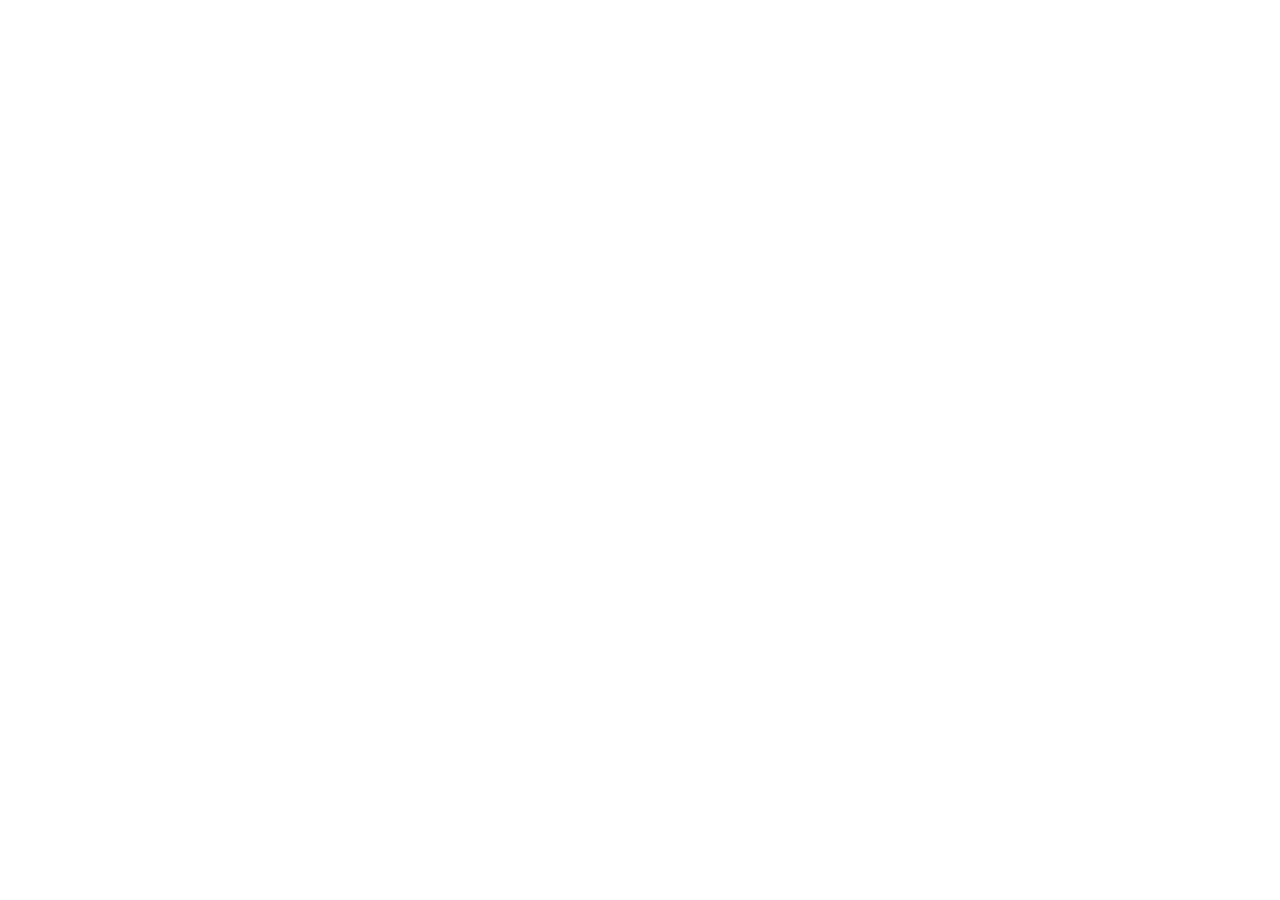
==== commit a71980ac: "Omdirigering från /Bad/ till /Spanien/ Co-Authored-By: Claude Opus 5.5 <noreply@anthropic.com>" ====
--- a/index.html
+++ b/index.html
@@ -1,333 +1,26 @@
 <!doctype html>
-<html lang="sv" data-daypart="day">
+<html lang="sv">
 <head>
-<meta charset="UTF-8">
-<meta name="viewport" content="width=device-width, initial-scale=1, viewport-fit=cover">
-<title>Badläget — Costa del Sol</title>
-<meta name="description" content="Se vågor, temperatur och uppskattad flaggfärg för stränderna i Torremolinos/Benalmádena, plus vädret hemma i Västerås.">
-<meta name="theme-color" content="#FFF8EC" id="themeColor">
-<meta name="apple-mobile-web-app-capable" content="yes">
-<meta name="apple-mobile-web-app-status-bar-style" content="black-translucent">
-<link rel="manifest" href="manifest.json">
-<link rel="icon" href="favicon.ico?v=2" sizes="any">
-<link rel="icon" href="favicon-32.png?v=2" sizes="32x32" type="image/png">
-<link rel="icon" href="favicon-16.png?v=2" sizes="16x16" type="image/png">
-<link rel="apple-touch-icon" href="apple-touch-icon.png?v=2">
-<link rel="preconnect" href="https://fonts.googleapis.com">
-<link rel="preconnect" href="https://fonts.gstatic.com" crossorigin>
-<link href="https://fonts.googleapis.com/css2?family=Fraunces:opsz,wght,SOFT,WONK@9..144,400..700,100,1&family=Nunito:wght@400;600;700;800&display=swap" rel="stylesheet">
-<link rel="stylesheet" href="style.css">
+<meta charset="utf-8">
+<meta name="viewport" content="width=device-width, initial-scale=1">
+<title>Spanien — flyttad</title>
+<!-- Reserv om JavaScript är avstängt -->
+<meta http-equiv="refresh" content="0; url=https://vg1414.github.io/Spanien/">
+<link rel="canonical" href="https://vg1414.github.io/Spanien/">
+<script>
+  // Appen har flyttat från /Bad/ till /Spanien/. Behåll resten av adressen
+  // (t.ex. ?tema=natt) så att gamla länkar hamnar på samma ställe.
+  var rest = location.pathname.replace(/^\/Bad/i, "");
+  location.replace("https://vg1414.github.io/Spanien" + rest + location.search + location.hash);
+</script>
+<style>
+  body{margin:0;min-height:100vh;display:grid;place-items:center;background:#FFF8EC;color:#3A2A1E;font-family:system-ui,sans-serif;text-align:center;padding:16px;}
+  a{color:#D0653F;}
+  .made-by{position:fixed;bottom:12px;left:0;right:0;font-size:11px;color:#B5A593;}
+</style>
 </head>
 <body>
-
-<!-- Stjärnhimmel: syns bara i natt-temat (styrs av data-daypart på <html>) -->
-<div class="night-sky" aria-hidden="true"></div>
-
-<!-- Dra-ner-för-att-uppdatera: en citron som rullar ner från toppen -->
-<div class="ptr" id="ptr" aria-hidden="true">
-  <svg class="ptr-lemon" viewBox="0 0 40 40" width="34" height="34">
-    <ellipse cx="20" cy="21" rx="14" ry="11.5" fill="var(--limon)" stroke="var(--limon-deep)" stroke-width="1.5"/>
-    <path d="M6.5 21c-1.8 0-2.6-.8-2.6-.8M33.5 21c1.8 0 2.6-.8 2.6-.8" stroke="var(--limon-deep)" stroke-width="1.5" stroke-linecap="round" fill="none"/>
-    <path d="M20 9.5c1-3 3.5-4.8 7-4.6-1 3-3.6 4.7-7 4.6z" fill="var(--hoja)"/>
-    <ellipse cx="15" cy="17" rx="3.4" ry="1.8" fill="#fff" opacity=".55" transform="rotate(-25 15 17)"/>
-  </svg>
-</div>
-
-<header class="topbar" id="topbar">
-  <div class="topbar-inner">
-    <button id="changeLocationBtn" class="place-btn" aria-label="Byt plats">
-      <span class="place-btn-label" id="placeBtnLabel">Badläget</span>
-      <svg viewBox="0 0 24 24" width="14" height="14" fill="none" stroke="currentColor" stroke-width="2.4" stroke-linecap="round" stroke-linejoin="round"><polyline points="6 9 12 15 18 9"></polyline></svg>
-    </button>
-    <button id="refreshBtn" class="icon-btn refresh-btn" aria-label="Uppdatera">
-      <svg viewBox="0 0 24 24" width="17" height="17" fill="none" stroke="currentColor" stroke-width="2.2" stroke-linecap="round" stroke-linejoin="round">
-        <path d="M21 12a9 9 0 1 1-3-6.7"></path>
-        <polyline points="21 3 21 9 15 9"></polyline>
-      </svg>
-    </button>
-  </div>
-</header>
-
-<!-- VÄLJARVY: visas första gången (inget sparat förval) och när man trycker
-     på platsnamnet i menyn. -->
-<section class="location-picker" id="locationPicker" aria-label="Välj plats" hidden>
-  <div class="location-picker-inner">
-    <button class="picker-close" id="pickerClose" aria-label="Stäng">
-      <svg viewBox="0 0 24 24" width="18" height="18" fill="none" stroke="currentColor" stroke-width="2.4" stroke-linecap="round"><path d="M6 6l12 12M18 6L6 18"/></svg>
-    </button>
-    <p class="eyebrow">Costa del Sol</p>
-    <h1>Var är ni idag?</h1>
-    <div class="home-grid" id="homeGrid"></div>
-
-    <details class="install-tip">
-      <summary>Lägg till som app på hemskärmen</summary>
-      <div class="install-tip-body">
-        <div class="install-tip-group">
-          <p class="install-tip-heading">iPhone (Safari)</p>
-          <ol>
-            <li>Öppna sidan i <b>Safari</b></li>
-            <li>Tryck på dela-ikonen längst ner</li>
-            <li>Välj <b>"Lägg till på hemskärmen"</b></li>
-          </ol>
-        </div>
-        <div class="install-tip-group">
-          <p class="install-tip-heading">Android (Chrome)</p>
-          <ol>
-            <li>Öppna sidan i <b>Chrome</b></li>
-            <li>Tryck på menyn uppe till höger (tre prickar)</li>
-            <li>Välj <b>"Lägg till på startskärmen"</b></li>
-          </ol>
-        </div>
-      </div>
-    </details>
-  </div>
-</section>
-
-<!-- HERO: fotot från terrassen med en markis-kant nertill, och den vajande
-     flaggan (ritas på en canvas av app.js) -->
-<section class="hero" id="flagHero">
-  <div class="hero-bg" id="heroPhotoBg"></div>
-  <div class="hero-tint"></div>
-  <div class="hero-inner">
-    <canvas class="flag-canvas" id="flagCanvas" aria-hidden="true"></canvas>
-    <div class="hero-status">
-      <p class="hero-place" id="heroBeachName">—</p>
-      <h1 class="hero-verdict" id="heroSub">Hämtar …</h1>
-      <span class="sr-only" id="flagLabel"></span>
-    </div>
-  </div>
-</section>
-
-<main>
-
-  <div class="updated-row">
-    <span id="lastUpdated">Hämtar data …</span>
-    <span class="updated-hint">· dra ner för att uppdatera</span>
-  </div>
-
-  <!-- Om flaggan: disclaimer och riktiga källor, hopfällt -->
-  <details class="flag-about" id="flagAbout">
-    <summary>Om flaggan &amp; riktiga källor</summary>
-    <div class="flag-about-body">
-      <p class="flag-disclaimer">Flaggan är en uppskattning utifrån vågor och vind, inte livräddarnas officiella flagga. Titta alltid på flaggan på plats innan ni badar.</p>
-      <div class="flag-links" id="flagLinks"></div>
-      <p class="hefner-note" id="hefnerNote" style="display:none"></p>
-    </div>
-  </details>
-
-  <!-- VÄRDEN -->
-  <section class="stats" id="statGrid" aria-label="Aktuella värden">
-    <div class="stat-duo">
-      <div class="stat-big stat-water">
-        <span class="stat-label">Vattnet</span>
-        <span class="stat-value stat-value-xl" id="statWaterTemp">–</span>
-        <span class="stat-note" id="statWaterNote"></span>
-      </div>
-      <div class="stat-big stat-air">
-        <span class="stat-label">Luften</span>
-        <span class="stat-value stat-value-xl" id="statAirTemp">–</span>
-        <span class="stat-note"><span id="statAirFeels"></span> <span id="statAirMax"></span></span>
-      </div>
-    </div>
-    <div class="stat-trio">
-      <div class="stat-card">
-        <span class="stat-icon" data-icon="wave"></span>
-        <span class="stat-value" id="statWave">–</span>
-        <span class="stat-word" id="statWaveWord">Vågor</span>
-      </div>
-      <div class="stat-card">
-        <span class="stat-icon" data-icon="wind"></span>
-        <span class="stat-value" id="statWind">–</span>
-        <span class="stat-word" id="statWindWord">Vind</span>
-      </div>
-      <div class="stat-card">
-        <span class="stat-icon" data-icon="uv"></span>
-        <span class="stat-value" id="statUv">–</span>
-        <span class="stat-word" id="statUvWord">UV</span>
-      </div>
-    </div>
-  </section>
-
-  <!-- SOLBÅGE -->
-  <section class="sun-card" id="sunCard" aria-label="Solen idag">
-    <div class="sun-card-top">
-      <p class="sun-countdown" id="sunCountdown">—</p>
-      <p class="sun-sub" id="sunSub"></p>
-    </div>
-    <svg class="sun-arc" id="sunArc" viewBox="0 0 320 120" preserveAspectRatio="xMidYMax meet" aria-hidden="true">
-      <defs>
-        <linearGradient id="arcFill" x1="0" y1="0" x2="0" y2="1">
-          <stop offset="0" stop-color="var(--limon)" stop-opacity=".55"/>
-          <stop offset="1" stop-color="var(--limon)" stop-opacity="0"/>
-        </linearGradient>
-        <radialGradient id="sunGlow">
-          <stop offset="0" stop-color="var(--limon)" stop-opacity=".7"/>
-          <stop offset="1" stop-color="var(--limon)" stop-opacity="0"/>
-        </radialGradient>
-      </defs>
-      <path class="arc-track" d="M20 108 Q160 -52 300 108"/>
-      <path class="arc-done" id="arcDone" d=""/>
-      <path class="arc-fill" id="arcFillPath" d="" fill="url(#arcFill)"/>
-      <line class="arc-horizon" x1="6" y1="108" x2="314" y2="108"/>
-      <circle id="sunGlowDot" r="22" fill="url(#sunGlow)" cx="-50" cy="-50"/>
-      <circle class="arc-sun" id="sunDot" r="8" cx="-50" cy="-50"/>
-    </svg>
-    <div class="sun-times">
-      <span><b id="sunriseTime">–</b> upp</span>
-      <span><b id="sunsetTime">–</b> ner</span>
-    </div>
-  </section>
-
-  <!-- TIMPROGNOS -->
-  <section class="hourly">
-    <h2>Kommande timmar</h2>
-    <div class="hourly-row" id="hourlyRow"></div>
-  </section>
-
-  <!-- PROGNOS -->
-  <section class="forecast">
-    <h2>Kommande dagar</h2>
-    <div class="forecast-row" id="forecastRow"></div>
-  </section>
-
-  <!-- LA CASA DEL HEFNER: mataffärer + tåg -->
-  <div id="hefnerSection">
-    <section class="stores" id="storesSection">
-      <h2>Närmaste mataffärer</h2>
-      <div class="stores-row" id="storesRow"></div>
-      <p class="section-note">Känner av stora helgdagar (nyår, trettondag, 1 maj, jul). Tryck för att dubbelkolla på kartan.</p>
-    </section>
-
-    <section class="transport" id="trainSection">
-      <h2>Tåg från El Pinillo</h2>
-      <div class="train-list">
-        <div class="train-card">
-          <div class="train-dir">Málaga Centro</div>
-          <div class="train-links">
-            <a href="https://www.google.com/maps/dir/?api=1&origin=El+Pinillo&origin_place_id=ChIJgVKDUn_8cg0RI8BJi_nGHuA&destination=M%C3%A1laga-Centro+Alameda&destination_place_id=ChIJGzt60pD3cg0RKO8CQsj8L2g&travelmode=transit" target="_blank" rel="noopener">Dit</a>
-            <a href="https://www.google.com/maps/dir/?api=1&origin=M%C3%A1laga-Centro+Alameda&origin_place_id=ChIJGzt60pD3cg0RKO8CQsj8L2g&destination=El+Pinillo&destination_place_id=ChIJgVKDUn_8cg0RI8BJi_nGHuA&travelmode=transit" target="_blank" rel="noopener">Hem</a>
-          </div>
-        </div>
-        <div class="train-card">
-          <div class="train-dir">Fuengirola</div>
-          <div class="train-links">
-            <a href="https://www.google.com/maps/dir/?api=1&origin=El+Pinillo&origin_place_id=ChIJgVKDUn_8cg0RI8BJi_nGHuA&destination=Fuengirola&destination_place_id=ChIJq9WzA0Dicg0ReMgLcKY8ZpQ&travelmode=transit" target="_blank" rel="noopener">Dit</a>
-            <a href="https://www.google.com/maps/dir/?api=1&origin=Fuengirola&origin_place_id=ChIJq9WzA0Dicg0ReMgLcKY8ZpQ&destination=El+Pinillo&destination_place_id=ChIJgVKDUn_8cg0RI8BJi_nGHuA&travelmode=transit" target="_blank" rel="noopener">Hem</a>
-          </div>
-        </div>
-        <div class="train-card">
-          <div class="train-dir">Plaza Mayor</div>
-          <div class="train-links">
-            <a href="https://www.google.com/maps/dir/?api=1&origin=El+Pinillo&origin_place_id=ChIJgVKDUn_8cg0RI8BJi_nGHuA&destination=Plaza+Mayor+M%C3%A1laga&travelmode=transit" target="_blank" rel="noopener">Dit</a>
-            <a href="https://www.google.com/maps/dir/?api=1&origin=Plaza+Mayor+M%C3%A1laga&destination=El+Pinillo&destination_place_id=ChIJgVKDUn_8cg0RI8BJi_nGHuA&travelmode=transit" target="_blank" rel="noopener">Hem</a>
-          </div>
-        </div>
-      </div>
-      <p class="section-note">Öppnar Google Maps med riktiga, aktuella avgångstider.</p>
-    </section>
-  </div>
-
-  <!-- LA CASA DEL EHRBORG: mataffärer + buss/tåg -->
-  <div id="ehrborgSection" style="display:none">
-    <section class="stores" id="ehrborgStoresSection">
-      <h2>Närmaste mataffärer</h2>
-      <div class="stores-row" id="ehrborgStoresRow"></div>
-      <p class="section-note">Känner av stora helgdagar (nyår, trettondag, 1 maj, jul). Tryck för att dubbelkolla på kartan.</p>
-    </section>
-
-    <section class="transport" id="ehrborgBusSection">
-      <h2>Buss L-5 från C/ Tórtolas–Dalias</h2>
-      <div class="train-list">
-        <div class="train-card">
-          <div class="train-dir">Mercado de Los Boliches</div>
-          <div class="train-links">
-            <a href="https://www.google.com/maps/dir/?api=1&origin=Calle+las+T%C3%B3rtolas+14+Fuengirola&destination=Mercado+Virgen+del+Carmen+Los+Boliches+Fuengirola&travelmode=transit" target="_blank" rel="noopener">Dit</a>
-            <a href="https://www.google.com/maps/dir/?api=1&origin=Mercado+Virgen+del+Carmen+Los+Boliches+Fuengirola&destination=Calle+las+T%C3%B3rtolas+14+Fuengirola&travelmode=transit" target="_blank" rel="noopener">Hem</a>
-            <a href="https://www.transportefuengirola.com/linea-5" target="_blank" rel="noopener">Tidtabell</a>
-          </div>
-        </div>
-      </div>
-      <p class="section-note">L-5 går lokalt inom Fuengirola (Torreblanca–Los Boliches), hållplatsen ligger precis utanför huset. Sommar- och vintertider skiljer sig — se länken för aktuell tidtabell.</p>
-    </section>
-
-    <section class="transport" id="ehrborgTrainSection">
-      <h2>Tåg från Torreblanca station</h2>
-      <div class="train-list">
-        <div class="train-card">
-          <div class="train-dir">Málaga Centro</div>
-          <div class="train-links">
-            <a href="https://www.google.com/maps/dir/?api=1&origin=Calle+las+T%C3%B3rtolas+14+Fuengirola&destination=M%C3%A1laga-Centro+Alameda&destination_place_id=ChIJGzt60pD3cg0RKO8CQsj8L2g&travelmode=transit" target="_blank" rel="noopener">Dit</a>
-            <a href="https://www.google.com/maps/dir/?api=1&origin=M%C3%A1laga-Centro+Alameda&origin_place_id=ChIJGzt60pD3cg0RKO8CQsj8L2g&destination=Calle+las+T%C3%B3rtolas+14+Fuengirola&travelmode=transit" target="_blank" rel="noopener">Hem</a>
-          </div>
-        </div>
-        <div class="train-card">
-          <div class="train-dir">Fuengirola</div>
-          <div class="train-links">
-            <a href="https://www.google.com/maps/dir/?api=1&origin=Calle+las+T%C3%B3rtolas+14+Fuengirola&destination=Fuengirola&destination_place_id=ChIJq9WzA0Dicg0ReMgLcKY8ZpQ&travelmode=transit" target="_blank" rel="noopener">Dit</a>
-            <a href="https://www.google.com/maps/dir/?api=1&origin=Fuengirola&origin_place_id=ChIJq9WzA0Dicg0ReMgLcKY8ZpQ&destination=Calle+las+T%C3%B3rtolas+14+Fuengirola&travelmode=transit" target="_blank" rel="noopener">Hem</a>
-          </div>
-        </div>
-      </div>
-      <p class="section-note">Torreblanca station ligger ca 1 km från huset (12–15 min promenad nedför backen). Pendeltåget C1 går var 20:e minut mot Málaga via Torremolinos, och ett stopp åt andra hållet till Fuengirola. Kartan räknar med promenaden till stationen.</p>
-    </section>
-  </div>
-
-  <!-- EURO ↔ KRONOR -->
-  <section class="fx" id="fxSection" aria-label="Euro till kronor">
-    <h2>Euro ↔ kronor</h2>
-    <div class="fx-card">
-      <div class="fx-fields">
-        <label class="fx-field">
-          <span class="fx-cur">€</span>
-          <input id="fxEur" type="text" inputmode="decimal" autocomplete="off" value="10" aria-label="Belopp i euro">
-        </label>
-        <span class="fx-eq" aria-hidden="true">=</span>
-        <label class="fx-field">
-          <input id="fxSek" type="text" inputmode="decimal" autocomplete="off" aria-label="Belopp i kronor">
-          <span class="fx-cur">kr</span>
-        </label>
-      </div>
-      <div class="fx-chips" id="fxChips">
-        <button data-eur="1">1 €</button>
-        <button data-eur="5">5 €</button>
-        <button data-eur="20">20 €</button>
-        <button data-eur="50">50 €</button>
-        <button data-eur="100">100 €</button>
-      </div>
-      <p class="fx-rate" id="fxRate">Hämtar dagens kurs …</p>
-    </div>
-  </section>
-
-  <!-- VÄSTERÅS -->
-  <section class="home-card">
-    <div class="home-card-header">
-      <h2>Hemma i Västerås</h2>
-      <span class="diff-chip" id="diffChip" hidden></span>
-    </div>
-    <div class="home-now">
-      <span class="home-now-icon" id="homeCond"></span>
-      <div class="home-now-main">
-        <span class="stat-value" id="homeTemp">–</span>
-        <span class="home-now-sub"><span id="homeFeels"></span> · <span id="homeMax"></span> · <span id="homeWind"></span></span>
-      </div>
-    </div>
-    <div class="home-block">
-      <h3>Kommande timmar</h3>
-      <div class="hourly-row" id="homeHourlyRow"></div>
-    </div>
-    <div class="home-block">
-      <h3>Spanien mot Västerås</h3>
-      <div class="compare" id="compareRows"></div>
-    </div>
-  </section>
-
-</main>
-
-<footer>
-  <p>Väder från <a href="https://open-meteo.com" target="_blank" rel="noopener">Open-Meteo</a>, valuta från <a href="https://frankfurter.dev" target="_blank" rel="noopener">Frankfurter</a> (ECB).</p>
+  <p>Appen har flyttat till <a href="https://vg1414.github.io/Spanien/">vg1414.github.io/Spanien</a></p>
   <p class="made-by">Made by: David Hefner</p>
-</footer>
-
-<script src="app.js"></script>
 </body>
 </html>
